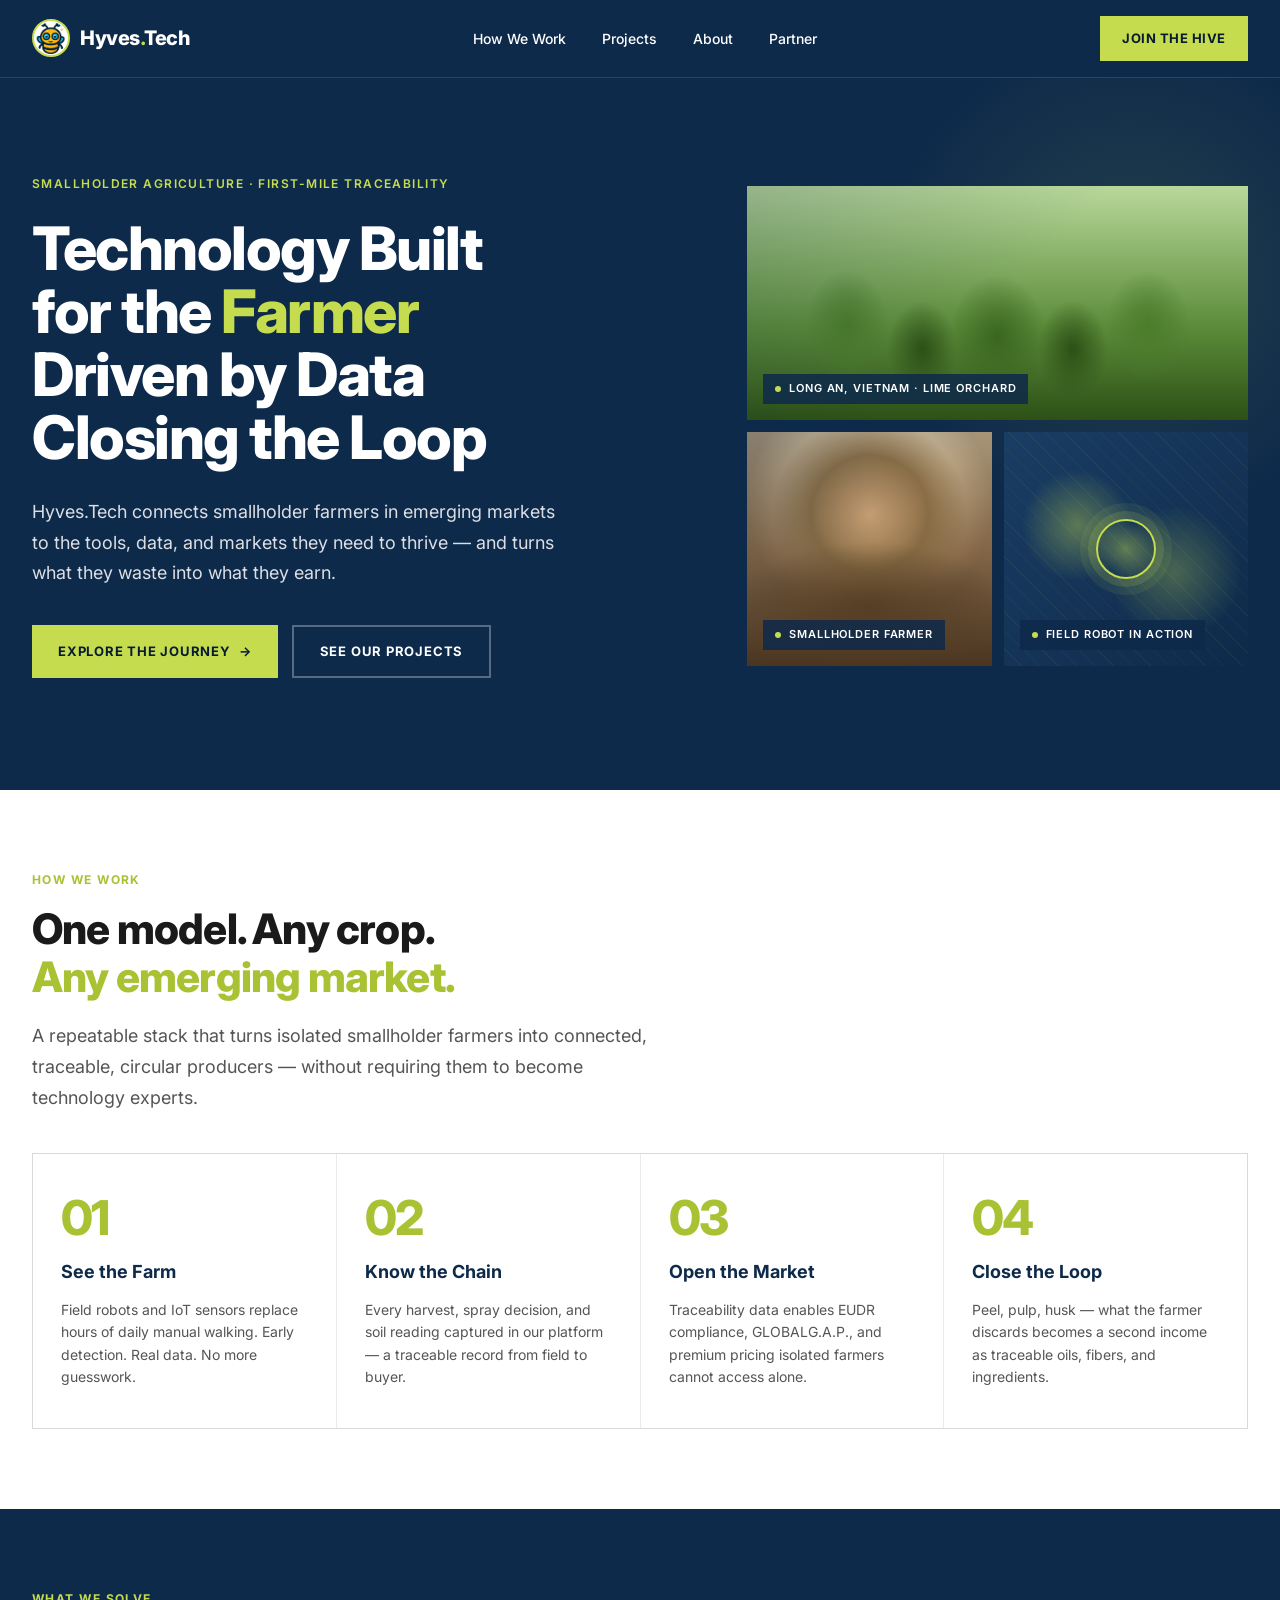
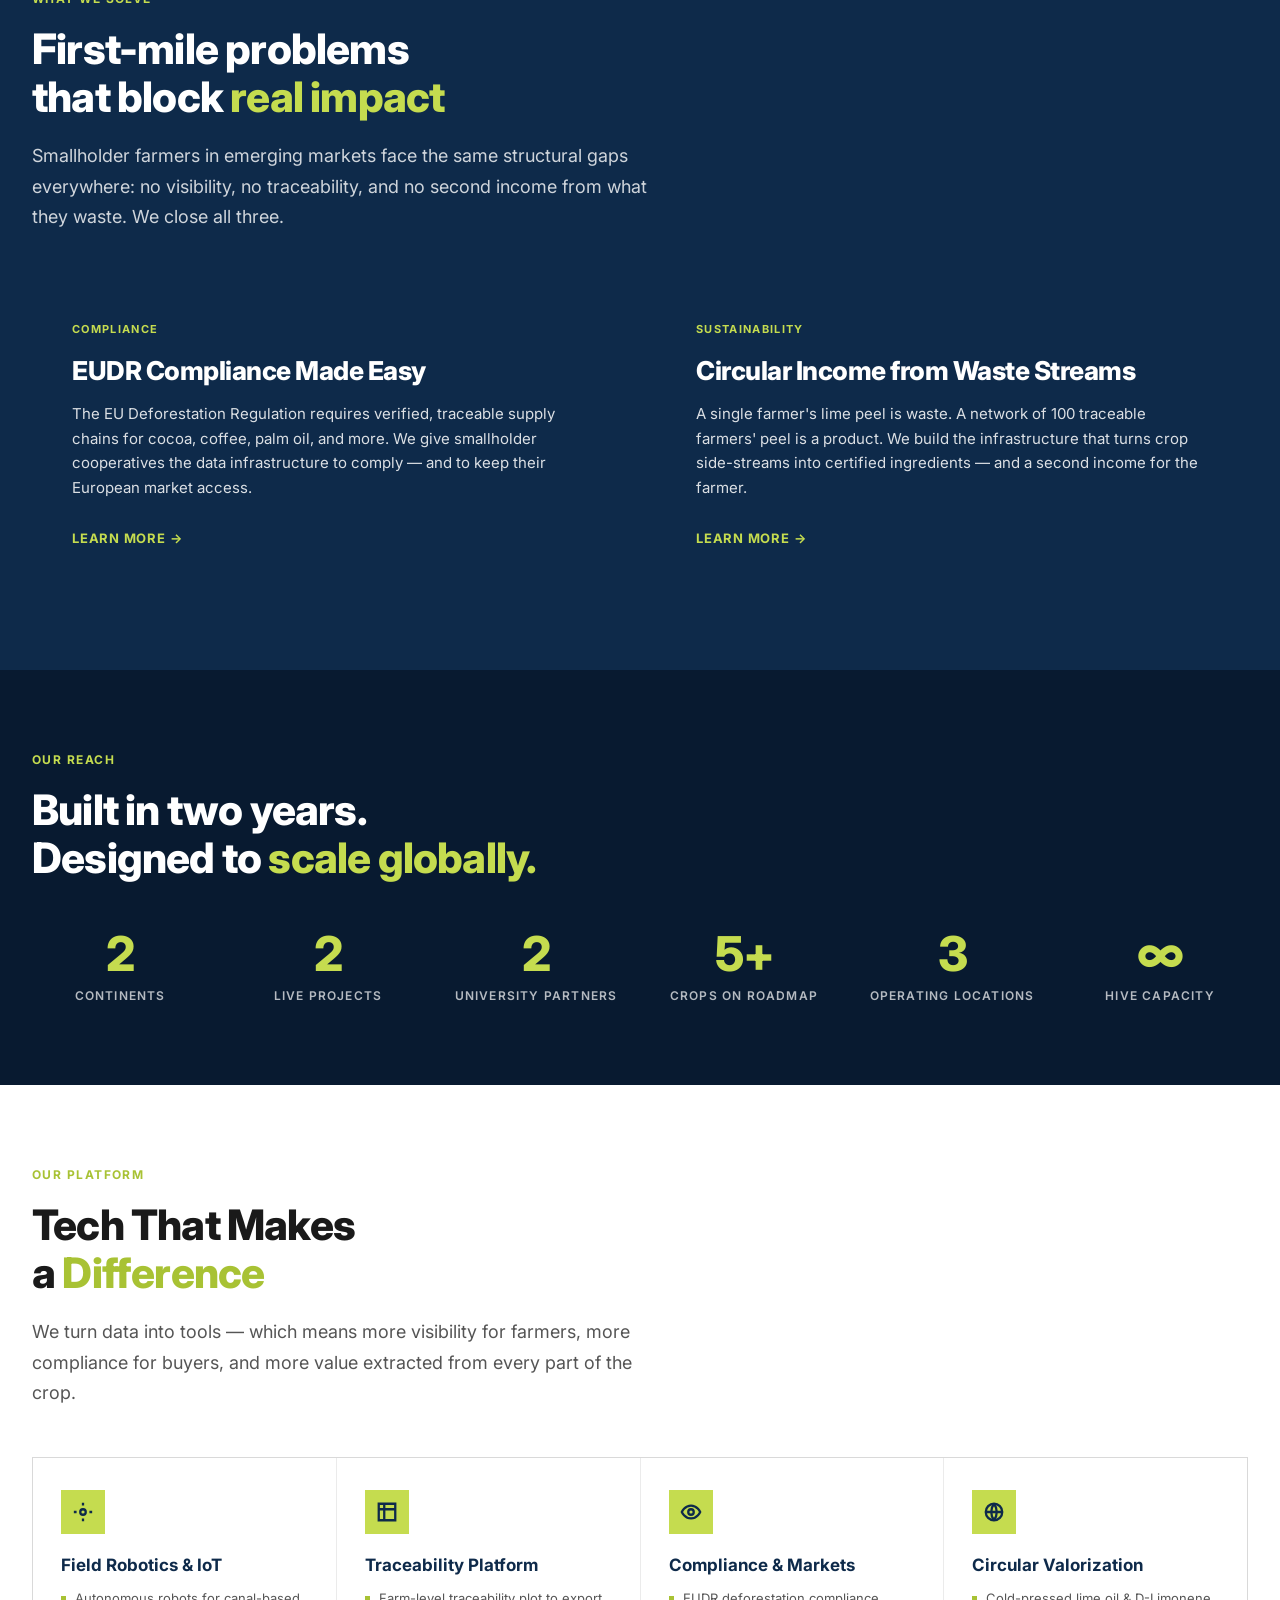
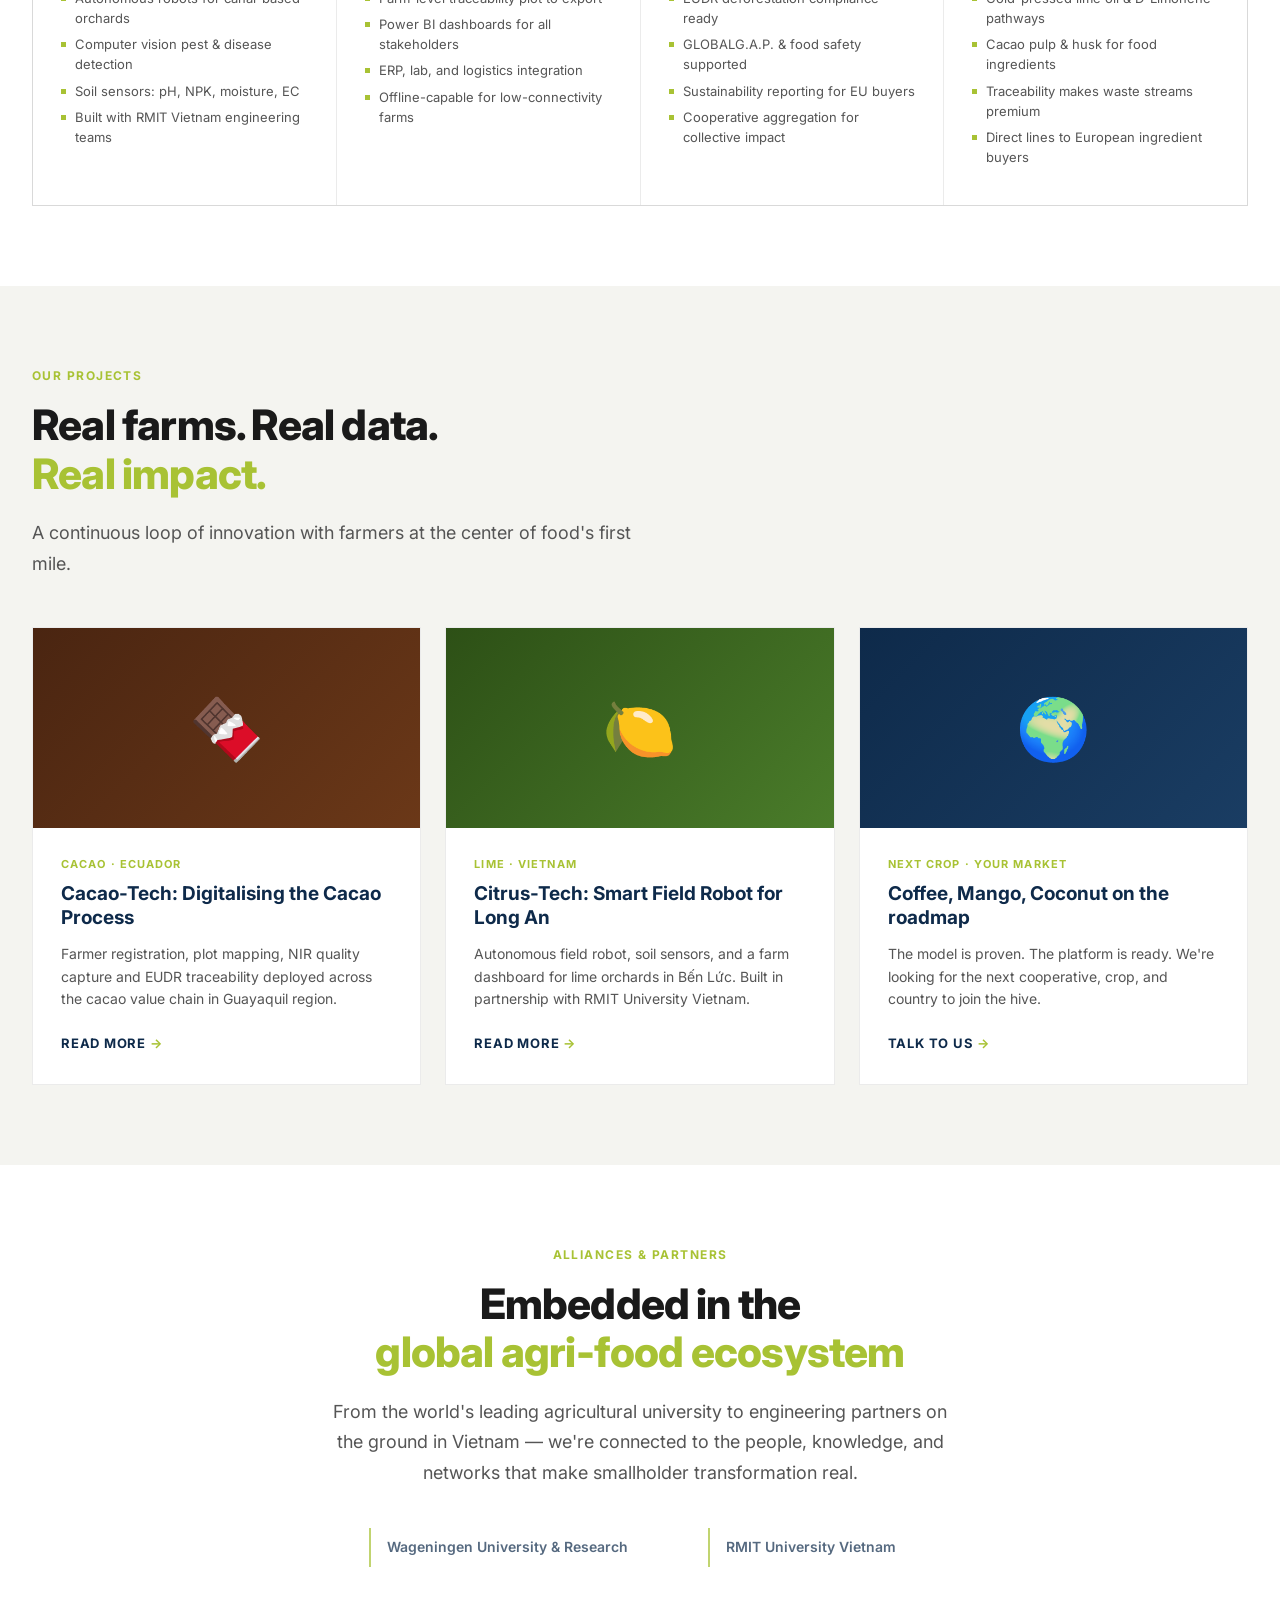
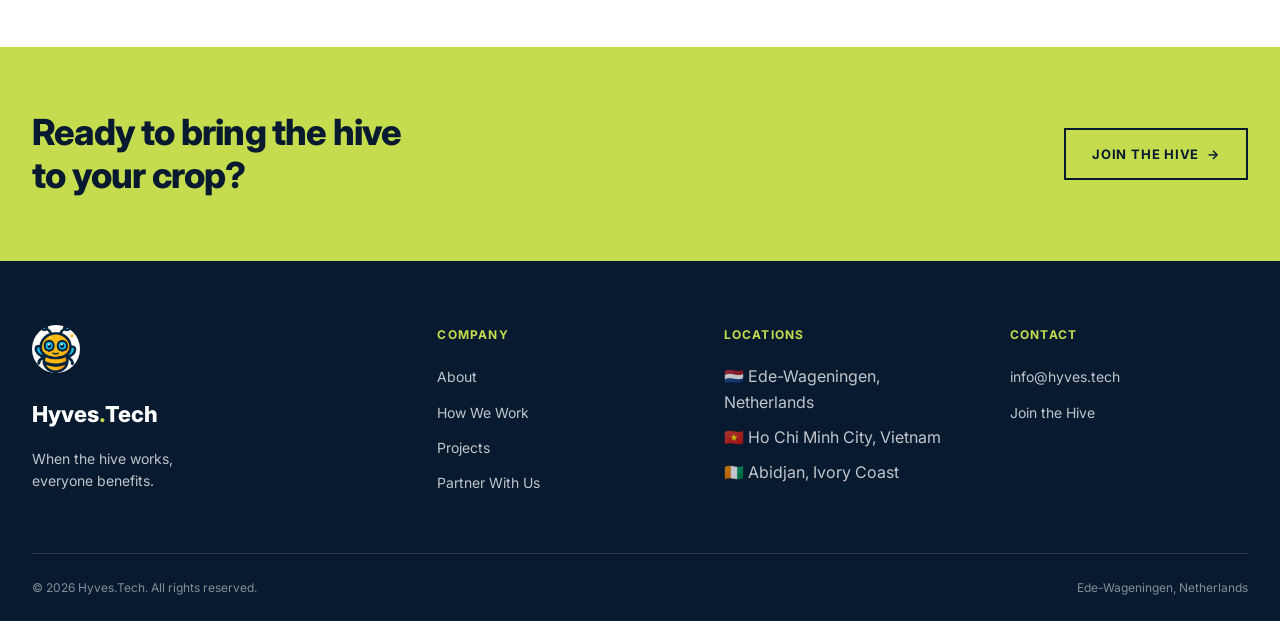
==== index.html @ 2c5bb4a2 "Add files via upload" ====
<!DOCTYPE html>
<html lang="en">
<head>
  <meta charset="UTF-8">
  <meta name="viewport" content="width=device-width, initial-scale=1.0">
  <title>Hyves.Tech — Software That Works for the Farmer</title>
  <meta name="description" content="Hyves.Tech connects smallholder farmers in emerging markets to the tools, data, and markets they need to thrive — and turns what they waste into what they earn.">
  <link rel="stylesheet" href="style.css">
  <link rel="icon" href="logo.jpg">
</head>
<body>

<!-- NAV -->
<nav class="nav">
  <div class="nav-inner">
    <a href="index.html" class="nav-logo">
      <img src="logo.jpg" alt="Hyves.Tech bee logo">
      <span class="nav-logo-text">Hyves<span class="dot">.</span>Tech</span>
    </a>
    <ul class="nav-links">
      <li><a href="how-we-work.html">How We Work</a></li>
      <li><a href="projects.html">Projects</a></li>
      <li><a href="about.html">About</a></li>
      <li><a href="partner.html">Partner</a></li>
    </ul>
    <a href="partner.html" class="nav-cta">Join the Hive</a>
  </div>
</nav>

<!-- HERO -->
<section class="hero">
  <div class="hero-inner">
    <div>
      <div class="hero-eyebrow">Smallholder agriculture · First-mile traceability</div>
      <h1>Technology Built<br>for the <span class="accent">Farmer</span><br>Driven by Data<br>Closing the Loop</h1>
      <p>Hyves.Tech connects smallholder farmers in emerging markets to the tools, data, and markets they need to thrive — and turns what they waste into what they earn.</p>
      <div class="hero-actions">
        <a href="how-we-work.html" class="btn btn-primary btn-arrow">Explore the Journey</a>
        <a href="projects.html" class="btn btn-outline-light">See Our Projects</a>
      </div>
    </div>
    <div class="hero-visual">
      <!-- Replace these div backgrounds with real photos by adding inline style="background-image: url('photo-orchard.jpg');" -->
      <div class="hero-photo hero-photo-1 photo-orchard">
        <span class="hero-photo-tag"><span class="lime-dot"></span>Long An, Vietnam · Lime orchard</span>
      </div>
      <div class="hero-photo hero-photo-2 photo-farmer">
        <span class="hero-photo-tag"><span class="lime-dot"></span>Smallholder farmer</span>
      </div>
      <div class="hero-photo hero-photo-3 photo-tech">
        <span class="hero-photo-tag"><span class="lime-dot"></span>Field robot in action</span>
      </div>
    </div>
  </div>
</section>



<!-- JOURNEY -->
<section>
  <div class="section-inner">
    <span class="eyebrow">How We Work</span>
    <h2 class="section-title">One model. Any crop.<br><span class="accent">Any emerging market.</span></h2>
    <p class="section-lead">A repeatable stack that turns isolated smallholder farmers into connected, traceable, circular producers — without requiring them to become technology experts.</p>

    <div class="journey-grid">
      <div class="journey-cell">
        <div class="journey-num">01</div>
        <div class="journey-title">See the Farm</div>
        <div class="journey-body">Field robots and IoT sensors replace hours of daily manual walking. Early detection. Real data. No more guesswork.</div>
      </div>
      <div class="journey-cell">
        <div class="journey-num">02</div>
        <div class="journey-title">Know the Chain</div>
        <div class="journey-body">Every harvest, spray decision, and soil reading captured in our platform — a traceable record from field to buyer.</div>
      </div>
      <div class="journey-cell">
        <div class="journey-num">03</div>
        <div class="journey-title">Open the Market</div>
        <div class="journey-body">Traceability data enables EUDR compliance, GLOBALG.A.P., and premium pricing isolated farmers cannot access alone.</div>
      </div>
      <div class="journey-cell">
        <div class="journey-num">04</div>
        <div class="journey-title">Close the Loop</div>
        <div class="journey-body">Peel, pulp, husk — what the farmer discards becomes a second income as traceable oils, fibers, and ingredients.</div>
      </div>
    </div>
  </div>
</section>

<!-- USE-CASES -->
<section class="dark">
  <div class="section-inner">
    <span class="eyebrow light">What We Solve</span>
    <h2 class="section-title">First-mile problems<br>that block <span class="accent">real impact</span></h2>
    <p class="section-lead">Smallholder farmers in emerging markets face the same structural gaps everywhere: no visibility, no traceability, and no second income from what they waste. We close all three.</p>

    <div class="usecase-grid">
      <div class="usecase-card">
        <div class="usecase-tag">Compliance</div>
        <h3 class="usecase-title">EUDR Compliance Made Easy</h3>
        <p class="usecase-body">The EU Deforestation Regulation requires verified, traceable supply chains for cocoa, coffee, palm oil, and more. We give smallholder cooperatives the data infrastructure to comply — and to keep their European market access.</p>
        <a href="how-we-work.html" class="usecase-link">Learn More →</a>
      </div>
      <div class="usecase-card">
        <div class="usecase-tag">Sustainability</div>
        <h3 class="usecase-title">Circular Income from Waste Streams</h3>
        <p class="usecase-body">A single farmer's lime peel is waste. A network of 100 traceable farmers' peel is a product. We build the infrastructure that turns crop side-streams into certified ingredients — and a second income for the farmer.</p>
        <a href="how-we-work.html" class="usecase-link">Learn More →</a>
      </div>
    </div>
  </div>
</section>

<!-- REACH / STATS -->
<section class="reach-section">
  <div class="section-inner">
    <span class="eyebrow light">Our Reach</span>
    <h2 class="section-title" style="color:#fff;">Built in two years.<br>Designed to <span style="color:var(--lime);">scale globally.</span></h2>

    <div class="reach-grid">
      <div class="reach-cell">
        <div class="reach-num">2</div>
        <div class="reach-label">Continents</div>
      </div>
      <div class="reach-cell">
        <div class="reach-num">2</div>
        <div class="reach-label">Live Projects</div>
      </div>
      <div class="reach-cell">
        <div class="reach-num">2</div>
        <div class="reach-label">University Partners</div>
      </div>
      <div class="reach-cell">
        <div class="reach-num">5+</div>
        <div class="reach-label">Crops on Roadmap</div>
      </div>
      <div class="reach-cell">
        <div class="reach-num">3</div>
        <div class="reach-label">Operating Locations</div>
      </div>
      <div class="reach-cell">
        <div class="reach-num">∞</div>
        <div class="reach-label">Hive Capacity</div>
      </div>
    </div>
  </div>
</section>

<!-- TECH GRID -->
<section>
  <div class="section-inner">
    <span class="eyebrow">Our Platform</span>
    <h2 class="section-title">Tech That Makes<br>a <span class="accent">Difference</span></h2>
    <p class="section-lead">We turn data into tools — which means more visibility for farmers, more compliance for buyers, and more value extracted from every part of the crop.</p>

    <div class="tech-grid">
      <div class="tech-cell">
        <div class="tech-icon"><svg viewBox="0 0 24 24" fill="none" stroke="#0E2A4A" stroke-width="2.5"><circle cx="12" cy="12" r="3"/><path d="M12 2v3M12 19v3M2 12h3M19 12h3"/></svg></div>
        <h3 class="tech-title">Field Robotics &amp; IoT</h3>
        <ul class="tech-list">
          <li>Autonomous robots for canal-based orchards</li>
          <li>Computer vision pest &amp; disease detection</li>
          <li>Soil sensors: pH, NPK, moisture, EC</li>
          <li>Built with RMIT Vietnam engineering teams</li>
        </ul>
      </div>
      <div class="tech-cell">
        <div class="tech-icon"><svg viewBox="0 0 24 24" fill="none" stroke="#0E2A4A" stroke-width="2.5"><path d="M3 3h18v18H3z"/><path d="M3 9h18M9 3v18"/></svg></div>
        <h3 class="tech-title">Traceability Platform</h3>
        <ul class="tech-list">
          <li>Farm-level traceability plot to export</li>
          <li>Power BI dashboards for all stakeholders</li>
          <li>ERP, lab, and logistics integration</li>
          <li>Offline-capable for low-connectivity farms</li>
        </ul>
      </div>
      <div class="tech-cell">
        <div class="tech-icon"><svg viewBox="0 0 24 24" fill="none" stroke="#0E2A4A" stroke-width="2.5"><path d="M2 12s3-7 10-7 10 7 10 7-3 7-10 7S2 12 2 12z"/><circle cx="12" cy="12" r="3"/></svg></div>
        <h3 class="tech-title">Compliance &amp; Markets</h3>
        <ul class="tech-list">
          <li>EUDR deforestation compliance ready</li>
          <li>GLOBALG.A.P. &amp; food safety supported</li>
          <li>Sustainability reporting for EU buyers</li>
          <li>Cooperative aggregation for collective impact</li>
        </ul>
      </div>
      <div class="tech-cell">
        <div class="tech-icon"><svg viewBox="0 0 24 24" fill="none" stroke="#0E2A4A" stroke-width="2.5"><path d="M21 12a9 9 0 11-18 0 9 9 0 0118 0z"/><path d="M3 12h18M12 3a15 15 0 010 18M12 3a15 15 0 000 18"/></svg></div>
        <h3 class="tech-title">Circular Valorization</h3>
        <ul class="tech-list">
          <li>Cold-pressed lime oil &amp; D-Limonene pathways</li>
          <li>Cacao pulp &amp; husk for food ingredients</li>
          <li>Traceability makes waste streams premium</li>
          <li>Direct lines to European ingredient buyers</li>
        </ul>
      </div>
    </div>
  </div>
</section>

<!-- CASE STUDIES -->
<section style="background: var(--gray-bg);">
  <div class="section-inner">
    <span class="eyebrow">Our Projects</span>
    <h2 class="section-title">Real farms. Real data.<br><span class="accent">Real impact.</span></h2>
    <p class="section-lead">A continuous loop of innovation with farmers at the center of food's first mile.</p>

    <div class="cases-grid">
      <div class="case-card">
        <div class="case-image cacao">🍫</div>
        <div class="case-body">
          <div class="case-eyebrow">Cacao · Ecuador</div>
          <h3 class="case-title">Cacao-Tech: Digitalising the Cacao Process</h3>
          <p class="case-desc">Farmer registration, plot mapping, NIR quality capture and EUDR traceability deployed across the cacao value chain in Guayaquil region.</p>
          <a href="projects.html" class="case-link">Read more</a>
        </div>
      </div>
      <div class="case-card">
        <div class="case-image lime">🍋</div>
        <div class="case-body">
          <div class="case-eyebrow">Lime · Vietnam</div>
          <h3 class="case-title">Citrus-Tech: Smart Field Robot for Long An</h3>
          <p class="case-desc">Autonomous field robot, soil sensors, and a farm dashboard for lime orchards in Bến Lức. Built in partnership with RMIT University Vietnam.</p>
          <a href="projects.html" class="case-link">Read more</a>
        </div>
      </div>
      <div class="case-card">
        <div class="case-image">🌍</div>
        <div class="case-body">
          <div class="case-eyebrow">Next crop · Your market</div>
          <h3 class="case-title">Coffee, Mango, Coconut on the roadmap</h3>
          <p class="case-desc">The model is proven. The platform is ready. We're looking for the next cooperative, crop, and country to join the hive.</p>
          <a href="partner.html" class="case-link">Talk to us</a>
        </div>
      </div>
    </div>
  </div>
</section>

<!-- ALLIANCES -->
<section>
  <div class="section-inner" style="text-align:center;">
    <span class="eyebrow">Alliances &amp; Partners</span>
    <h2 class="section-title">Embedded in the<br><span class="accent">global agri-food ecosystem</span></h2>
    <p class="section-lead" style="margin-left:auto;margin-right:auto;">From the world's leading agricultural university to engineering partners on the ground in Vietnam — we're connected to the people, knowledge, and networks that make smallholder transformation real.</p>

    <div class="alliances-row">
      <div class="alliance-item">Wageningen University &amp; Research</div>
      <div class="alliance-item">RMIT University Vietnam</div>
    </div>
  </div>
</section>

<!-- CTA BANNER -->
<section class="cta-banner">
  <div class="cta-inner">
    <div class="cta-text">
      <h2>Ready to bring the hive<br>to your crop?</h2>
    </div>
    <a href="partner.html" class="btn btn-outline-dark btn-arrow">Join the Hive</a>
  </div>
</section>

<!-- FOOTER -->
<footer class="site-footer">
  <div class="footer-inner">
    <div class="footer-grid">
      <div class="footer-brand">
        <img src="logo.jpg" alt="Hyves.Tech" style="border-radius:50%; width:48px; height:48px; object-fit:cover;">
        <div class="footer-brand-name">Hyves<span style="color:var(--lime);">.</span>Tech</div>
        <p class="footer-tagline">When the hive works,<br>everyone benefits.</p>
      </div>
      <div class="footer-col">
        <h4>Company</h4>
        <ul>
          <li><a href="about.html">About</a></li>
          <li><a href="how-we-work.html">How We Work</a></li>
          <li><a href="projects.html">Projects</a></li>
          <li><a href="partner.html">Partner With Us</a></li>
        </ul>
      </div>
      <div class="footer-col">
        <h4>Locations</h4>
        <ul>
          <li>🇳🇱 Ede-Wageningen, Netherlands</li>
          <li>🇻🇳 Ho Chi Minh City, Vietnam</li>
          <li>🇨🇮 Abidjan, Ivory Coast</li>
        </ul>
      </div>
      <div class="footer-col">
        <h4>Contact</h4>
        <ul>
          <li><a href="mailto:info@hyves.tech">info@hyves.tech</a></li>
          <li><a href="partner.html">Join the Hive</a></li>
        </ul>
      </div>
    </div>
    <div class="footer-bottom">
      <span>© 2026 Hyves.Tech. All rights reserved.</span>
      <span>Ede-Wageningen, Netherlands</span>
    </div>
  </div>
</footer>

</body>
</html>
---- style.css ----
/* ============================================
   HYVES.TECH — Farmforce-style design
   ============================================ */

@import url('https://fonts.googleapis.com/css2?family=Inter:wght@300;400;500;600;700;800&display=swap');

:root {
  --navy:        #0E2A4A;
  --navy-deep:   #081A30;
  --navy-mid:    #1A3D63;
  --lime:        #C5DC4F;
  --lime-bright: #D8E96A;
  --lime-deep:   #A8C234;
  --cream:       #F5F2E8;
  --gray-bg:     #F4F4F0;
  --ink:         #1A1A1A;
  --ink-mid:     #555555;
  --ink-light:   #888888;
  --border:      rgba(255,255,255,0.12);
  --border-dark: rgba(0,0,0,0.08);
}

*, *::before, *::after { box-sizing: border-box; margin: 0; padding: 0; }
html { scroll-behavior: smooth; }
body {
  font-family: 'Inter', sans-serif;
  background: #fff;
  color: var(--ink);
  font-size: 16px;
  line-height: 1.6;
  -webkit-font-smoothing: antialiased;
}

a { text-decoration: none; color: inherit; }

/* ---- TOP BAR ---- */
.topbar {
  background: var(--navy-deep);
  color: #fff;
  font-size: 12px;
  padding: 8px 0;
  text-align: center;
}
.topbar a { color: var(--lime); font-weight: 500; }

/* ---- NAV ---- */
.nav {
  background: var(--navy);
  color: #fff;
  position: sticky; top: 0; z-index: 100;
  border-bottom: 1px solid var(--border);
}
.nav-inner {
  max-width: 1280px; margin: 0 auto;
  display: flex; align-items: center; justify-content: space-between;
  padding: 1rem 2rem;
}
.nav-logo { display: flex; align-items: center; gap: 10px; }
.nav-logo img {
  height: 38px; width: 38px; object-fit: cover;
  border-radius: 50%;
  border: 2px solid var(--lime);
  background: #fff;
  padding: 1px;
}
.nav-logo-text {
  font-size: 20px; font-weight: 800;
  letter-spacing: -0.5px; color: #fff;
  font-family: 'Inter', sans-serif;
}
.nav-logo-text .dot { color: var(--lime); }
.nav-links { display: flex; gap: 2.25rem; list-style: none; }
.nav-links a {
  font-size: 14px; color: #fff; font-weight: 500;
  transition: color 0.15s;
}
.nav-links a:hover, .nav-links a.active { color: var(--lime); }
.nav-cta {
  font-size: 13px; font-weight: 700; text-transform: uppercase;
  letter-spacing: 0.04em; padding: 12px 22px;
  background: var(--lime); color: var(--navy-deep);
  border: none; cursor: pointer;
  transition: background 0.15s;
}
.nav-cta:hover { background: var(--lime-bright); }

/* ---- HERO ---- */
.hero {
  background: var(--navy);
  color: #fff;
  padding: 6rem 2rem 7rem;
  position: relative;
  overflow: hidden;
}
.hero::before {
  content: '';
  position: absolute; right: -100px; top: -50px;
  width: 500px; height: 500px;
  background: radial-gradient(circle, rgba(197,220,79,0.12) 0%, transparent 70%);
  pointer-events: none;
}
.hero-inner {
  max-width: 1280px; margin: 0 auto;
  display: grid; grid-template-columns: 1.3fr 1fr;
  gap: 4rem; align-items: center; position: relative;
}
.hero-eyebrow {
  font-size: 12px; font-weight: 600; text-transform: uppercase;
  letter-spacing: 0.12em; color: var(--lime);
  margin-bottom: 1.5rem;
}
.hero h1 {
  font-size: clamp(36px, 5.5vw, 60px);
  font-weight: 800; line-height: 1.05;
  letter-spacing: -1.5px; margin-bottom: 1.75rem;
}
.hero h1 .accent { color: var(--lime); }
.hero p {
  font-size: 18px; line-height: 1.7;
  color: rgba(255,255,255,0.85);
  margin-bottom: 2.25rem;
  max-width: 540px;
}
.hero-actions { display: flex; gap: 14px; flex-wrap: wrap; }

.hero-visual {
  position: relative;
  display: grid;
  grid-template-columns: 1fr 1fr;
  grid-template-rows: 1fr 1fr;
  gap: 12px;
  height: 480px;
}
.hero-photo {
  background: var(--navy-mid);
  background-size: cover;
  background-position: center;
  position: relative;
  overflow: hidden;
}
.hero-photo::after {
  content: '';
  position: absolute; inset: 0;
  background: linear-gradient(135deg, rgba(14,42,74,0.2) 0%, rgba(14,42,74,0) 50%);
}
.hero-photo-tag {
  position: absolute;
  bottom: 16px; left: 16px;
  background: rgba(14,42,74,0.85);
  backdrop-filter: blur(6px);
  color: #fff;
  font-size: 11px;
  font-weight: 600;
  text-transform: uppercase;
  letter-spacing: 0.08em;
  padding: 6px 12px;
  z-index: 2;
}
.hero-photo-tag .lime-dot {
  display: inline-block;
  width: 6px; height: 6px;
  background: var(--lime);
  border-radius: 50%;
  margin-right: 8px;
  vertical-align: middle;
}
.hero-photo-1 { grid-column: 1 / 3; grid-row: 1; }
.hero-photo-2 { grid-column: 1; grid-row: 2; }
.hero-photo-3 { grid-column: 2; grid-row: 2; }

/* Stylized SVG illustrations as photo placeholders — swap with real photos */
.photo-orchard {
  background: linear-gradient(180deg, #87B26A 0%, #2D5016 100%);
  background-image:
    radial-gradient(ellipse 60px 80px at 20% 60%, #4A7C2A 0%, transparent 70%),
    radial-gradient(ellipse 70px 90px at 50% 65%, #3A6620 0%, transparent 70%),
    radial-gradient(ellipse 60px 80px at 80% 60%, #4A7C2A 0%, transparent 70%),
    radial-gradient(ellipse 50px 70px at 35% 70%, #2D5016 0%, transparent 70%),
    radial-gradient(ellipse 50px 70px at 65% 70%, #2D5016 0%, transparent 70%),
    linear-gradient(180deg, #B8D89A 0%, #5C8C3A 60%, #2D5016 100%);
}
.photo-farmer {
  background:
    radial-gradient(circle at 50% 35%, #C9A074 0%, #8B6F47 30%, transparent 50%),
    linear-gradient(180deg, #E5D4B1 0%, #A88761 50%, #4A3520 100%);
  background-size: cover;
  position: relative;
}
.photo-farmer::before {
  content: '';
  position: absolute;
  inset: 0;
  background:
    radial-gradient(circle at 50% 30%, transparent 25%, rgba(74,53,32,0.4) 60%),
    radial-gradient(ellipse 80% 40% at 50% 75%, #5A4225 0%, transparent 70%);
}
.photo-tech {
  background:
    linear-gradient(135deg, #1A3D63 0%, #0E2A4A 100%);
  position: relative;
}
.photo-tech::before {
  content: '';
  position: absolute; inset: 0;
  background:
    radial-gradient(circle at 30% 40%, rgba(197,220,79,0.4) 0%, transparent 25%),
    radial-gradient(circle at 70% 60%, rgba(197,220,79,0.3) 0%, transparent 30%),
    repeating-linear-gradient(45deg, transparent 0px, transparent 12px, rgba(197,220,79,0.05) 12px, rgba(197,220,79,0.05) 13px);
}
.photo-tech::after {
  content: '';
  position: absolute;
  top: 50%; left: 50%;
  transform: translate(-50%, -50%);
  width: 60px; height: 60px;
  border: 2px solid var(--lime);
  border-radius: 50%;
  box-shadow: 0 0 0 8px rgba(197,220,79,0.15), 0 0 0 16px rgba(197,220,79,0.08);
  background: radial-gradient(circle, rgba(197,220,79,0.4) 0%, transparent 70%);
}

@media (max-width: 900px) {
  .hero-inner { grid-template-columns: 1fr; }
  .hero-visual { height: 320px; order: -1; }
}

/* ---- BUTTONS ---- */
.btn {
  display: inline-flex; align-items: center; gap: 8px;
  font-family: 'Inter', sans-serif;
  font-size: 13px; font-weight: 700; text-transform: uppercase;
  letter-spacing: 0.06em; padding: 14px 26px;
  cursor: pointer; border: none;
  transition: all 0.15s;
}
.btn-primary { background: var(--lime); color: var(--navy-deep); }
.btn-primary:hover { background: var(--lime-bright); transform: translateY(-1px); }
.btn-outline-light {
  background: transparent; color: #fff;
  border: 2px solid rgba(255,255,255,0.3);
}
.btn-outline-light:hover { border-color: var(--lime); color: var(--lime); }
.btn-outline-dark {
  background: transparent; color: var(--navy-deep);
  border: 2px solid var(--navy-deep);
}
.btn-outline-dark:hover { background: var(--navy-deep); color: #fff; }
.btn-arrow::after { content: '→'; }

/* ---- SECTION BASE ---- */
section { padding: 5rem 2rem; }
.section-inner { max-width: 1280px; margin: 0 auto; }

.eyebrow {
  font-size: 12px; font-weight: 700; text-transform: uppercase;
  letter-spacing: 0.12em; color: var(--lime-deep);
  margin-bottom: 1rem; display: block;
}
.eyebrow.light { color: var(--lime); }

.section-title {
  font-size: clamp(28px, 4vw, 42px);
  font-weight: 800; line-height: 1.15;
  letter-spacing: -0.8px; margin-bottom: 1.25rem;
}
.section-title .accent { color: var(--lime-deep); }
.section-lead {
  font-size: 18px; line-height: 1.7; color: var(--ink-mid);
  max-width: 640px; margin-bottom: 2.5rem;
}

/* ---- DARK SECTIONS ---- */
.dark { background: var(--navy); color: #fff; }
.dark .section-title { color: #fff; }
.dark .section-title .accent { color: var(--lime); }
.dark .section-lead { color: rgba(255,255,255,0.8); }

/* ---- LOGOS ROW ---- */
.logos-strip { background: var(--gray-bg); padding: 2.5rem 2rem; border-bottom: 1px solid var(--border-dark); }
.logos-inner { max-width: 1280px; margin: 0 auto; }
.logos-label {
  font-size: 11px; font-weight: 700; text-transform: uppercase;
  letter-spacing: 0.14em; color: var(--ink-mid); text-align: center; margin-bottom: 1.5rem;
}
.logos-row {
  display: flex; align-items: center; justify-content: center;
  gap: 3rem; flex-wrap: wrap;
}
.logo-item {
  font-size: 15px; font-weight: 600; color: var(--navy);
  opacity: 0.65; transition: opacity 0.15s;
  letter-spacing: -0.2px;
}
.logo-item:hover { opacity: 1; }

/* ---- JOURNEY STEPS ---- */
.journey-grid {
  display: grid; grid-template-columns: repeat(4, 1fr);
  gap: 1px; background: var(--border-dark);
  border: 1px solid var(--border-dark);
}
.journey-cell {
  background: #fff; padding: 2.5rem 1.75rem;
  position: relative;
}
.journey-num {
  font-size: 48px; font-weight: 800; color: var(--lime-deep);
  line-height: 1; margin-bottom: 1rem;
  letter-spacing: -2px;
}
.journey-title {
  font-size: 18px; font-weight: 700; margin-bottom: 0.75rem;
  color: var(--navy);
}
.journey-body {
  font-size: 14px; line-height: 1.6; color: var(--ink-mid);
}
@media (max-width: 900px) {
  .journey-grid { grid-template-columns: 1fr 1fr; }
}
@media (max-width: 500px) {
  .journey-grid { grid-template-columns: 1fr; }
}

/* ---- USE-CASE BLOCKS ---- */
.usecase-grid {
  display: grid; grid-template-columns: 1fr 1fr;
  gap: 2rem; margin-top: 3rem;
}
.usecase-card {
  background: var(--navy);
  color: #fff;
  padding: 2.5rem;
  position: relative;
  overflow: hidden;
}
.usecase-card.green {
  background: var(--cream); color: var(--navy);
}
.usecase-card.green .usecase-tag { color: var(--lime-deep); }
.usecase-tag {
  font-size: 11px; font-weight: 700; text-transform: uppercase;
  letter-spacing: 0.12em; color: var(--lime); margin-bottom: 1rem;
}
.usecase-title {
  font-size: 26px; font-weight: 800; line-height: 1.2;
  margin-bottom: 1rem; letter-spacing: -0.5px;
}
.usecase-body {
  font-size: 15px; line-height: 1.65; opacity: 0.85;
  margin-bottom: 1.5rem;
}
.usecase-card.green .usecase-body { opacity: 1; color: var(--ink-mid); }
.usecase-link {
  font-size: 13px; font-weight: 700; text-transform: uppercase;
  letter-spacing: 0.06em; color: var(--lime);
}
.usecase-card.green .usecase-link { color: var(--navy); border-bottom: 2px solid var(--lime); padding-bottom: 2px; }
@media (max-width: 700px) { .usecase-grid { grid-template-columns: 1fr; } }

/* ---- STATS / REACH ---- */
.reach-section {
  background: var(--navy-deep); color: #fff;
  padding: 5rem 2rem;
}
.reach-grid {
  display: grid; grid-template-columns: repeat(6, 1fr);
  gap: 2rem; margin-top: 3rem;
}
.reach-cell { text-align: center; }
.reach-num {
  font-size: 48px; font-weight: 800; color: var(--lime);
  line-height: 1; margin-bottom: 0.5rem; letter-spacing: -1.5px;
}
.reach-num small { font-size: 28px; }
.reach-label {
  font-size: 12px; font-weight: 600; text-transform: uppercase;
  letter-spacing: 0.1em; color: rgba(255,255,255,0.7);
}
@media (max-width: 900px) { .reach-grid { grid-template-columns: repeat(3, 1fr); } }
@media (max-width: 500px) { .reach-grid { grid-template-columns: repeat(2, 1fr); } }

/* ---- TECH GRID ---- */
.tech-grid {
  display: grid; grid-template-columns: repeat(4, 1fr);
  gap: 1px; background: var(--border-dark);
  border: 1px solid var(--border-dark); margin-top: 3rem;
}
.tech-cell {
  background: #fff; padding: 2rem 1.75rem;
}
.tech-icon {
  width: 44px; height: 44px;
  background: var(--lime); display: flex; align-items: center; justify-content: center;
  margin-bottom: 1.25rem;
}
.tech-icon svg { width: 22px; height: 22px; }
.tech-title {
  font-size: 17px; font-weight: 700; color: var(--navy);
  margin-bottom: 0.75rem; line-height: 1.3;
}
.tech-list { list-style: none; }
.tech-list li {
  font-size: 13px; color: var(--ink-mid); line-height: 1.55;
  padding-left: 14px; position: relative; margin-bottom: 6px;
}
.tech-list li::before {
  content: ''; position: absolute; left: 0; top: 8px;
  width: 5px; height: 5px; background: var(--lime-deep);
}
@media (max-width: 900px) { .tech-grid { grid-template-columns: 1fr 1fr; } }
@media (max-width: 500px) { .tech-grid { grid-template-columns: 1fr; } }

/* ---- CASE STUDIES ---- */
.cases-grid {
  display: grid; grid-template-columns: repeat(3, 1fr);
  gap: 1.5rem; margin-top: 3rem;
}
.case-card {
  background: #fff;
  border: 1px solid var(--border-dark);
  display: flex; flex-direction: column;
  transition: transform 0.2s, box-shadow 0.2s;
}
.case-card:hover { transform: translateY(-4px); box-shadow: 0 12px 30px rgba(0,0,0,0.08); }
.case-image {
  height: 200px;
  background: linear-gradient(135deg, var(--navy) 0%, var(--navy-mid) 100%);
  display: flex; align-items: center; justify-content: center;
  color: var(--lime); font-size: 60px;
}
.case-image.cacao { background: linear-gradient(135deg, #4A2511 0%, #6B3818 100%); color: #D4A574; }
.case-image.lime { background: linear-gradient(135deg, #2D5016 0%, #4A7C2A 100%); color: var(--lime); }
.case-body { padding: 1.75rem; }
.case-eyebrow {
  font-size: 11px; font-weight: 700; text-transform: uppercase;
  letter-spacing: 0.1em; color: var(--lime-deep); margin-bottom: 0.5rem;
}
.case-title {
  font-size: 19px; font-weight: 700; color: var(--navy);
  margin-bottom: 0.75rem; line-height: 1.3;
}
.case-desc { font-size: 14px; color: var(--ink-mid); line-height: 1.6; margin-bottom: 1.25rem; }
.case-link { font-size: 13px; font-weight: 700; text-transform: uppercase; letter-spacing: 0.06em; color: var(--navy); }
.case-link::after { content: ' →'; color: var(--lime-deep); }
@media (max-width: 900px) { .cases-grid { grid-template-columns: 1fr 1fr; } }
@media (max-width: 600px) { .cases-grid { grid-template-columns: 1fr; } }

/* ---- ALLIANCES ---- */
.alliances-row {
  display: flex; gap: 4rem; flex-wrap: wrap; justify-content: center;
  align-items: center; margin-top: 2.5rem;
}
.alliance-item {
  font-size: 14px; font-weight: 600; color: var(--navy);
  opacity: 0.7; padding: 0.5rem 1rem;
  border-left: 2px solid var(--lime-deep);
}

/* ---- CTA BANNER ---- */
.cta-banner {
  background: var(--lime); color: var(--navy-deep);
  padding: 4rem 2rem;
}
.cta-inner {
  max-width: 1280px; margin: 0 auto;
  display: flex; align-items: center; justify-content: space-between;
  gap: 2rem; flex-wrap: wrap;
}
.cta-text h2 {
  font-size: clamp(24px, 3vw, 36px); font-weight: 800;
  line-height: 1.2; letter-spacing: -0.8px;
}

/* ---- FOOTER ---- */
.site-footer {
  background: var(--navy-deep); color: rgba(255,255,255,0.75);
  padding: 4rem 2rem 1.5rem;
}
.footer-inner { max-width: 1280px; margin: 0 auto; }
.footer-grid {
  display: grid; grid-template-columns: 1.5fr 1fr 1fr 1fr;
  gap: 3rem; margin-bottom: 3rem;
}
.footer-brand img { height: 40px; margin-bottom: 1rem; }
.footer-brand-name { font-size: 22px; font-weight: 800; color: #fff; margin-bottom: 1rem; }
.footer-tagline { font-size: 14px; line-height: 1.6; }
.footer-col h4 {
  font-size: 12px; font-weight: 700; text-transform: uppercase;
  letter-spacing: 0.1em; color: var(--lime); margin-bottom: 1.25rem;
}
.footer-col ul { list-style: none; }
.footer-col li { margin-bottom: 0.6rem; }
.footer-col a {
  font-size: 14px; color: rgba(255,255,255,0.75);
  transition: color 0.15s;
}
.footer-col a:hover { color: var(--lime); }
.footer-bottom {
  padding-top: 1.5rem;
  border-top: 1px solid var(--border);
  display: flex; justify-content: space-between; flex-wrap: wrap;
  gap: 1rem; font-size: 12px; color: rgba(255,255,255,0.5);
}
@media (max-width: 800px) {
  .footer-grid { grid-template-columns: 1fr 1fr; }
}
@media (max-width: 500px) {
  .footer-grid { grid-template-columns: 1fr; }
}

/* ---- MOBILE NAV ---- */
@media (max-width: 900px) {
  .nav-links { display: none; }
}
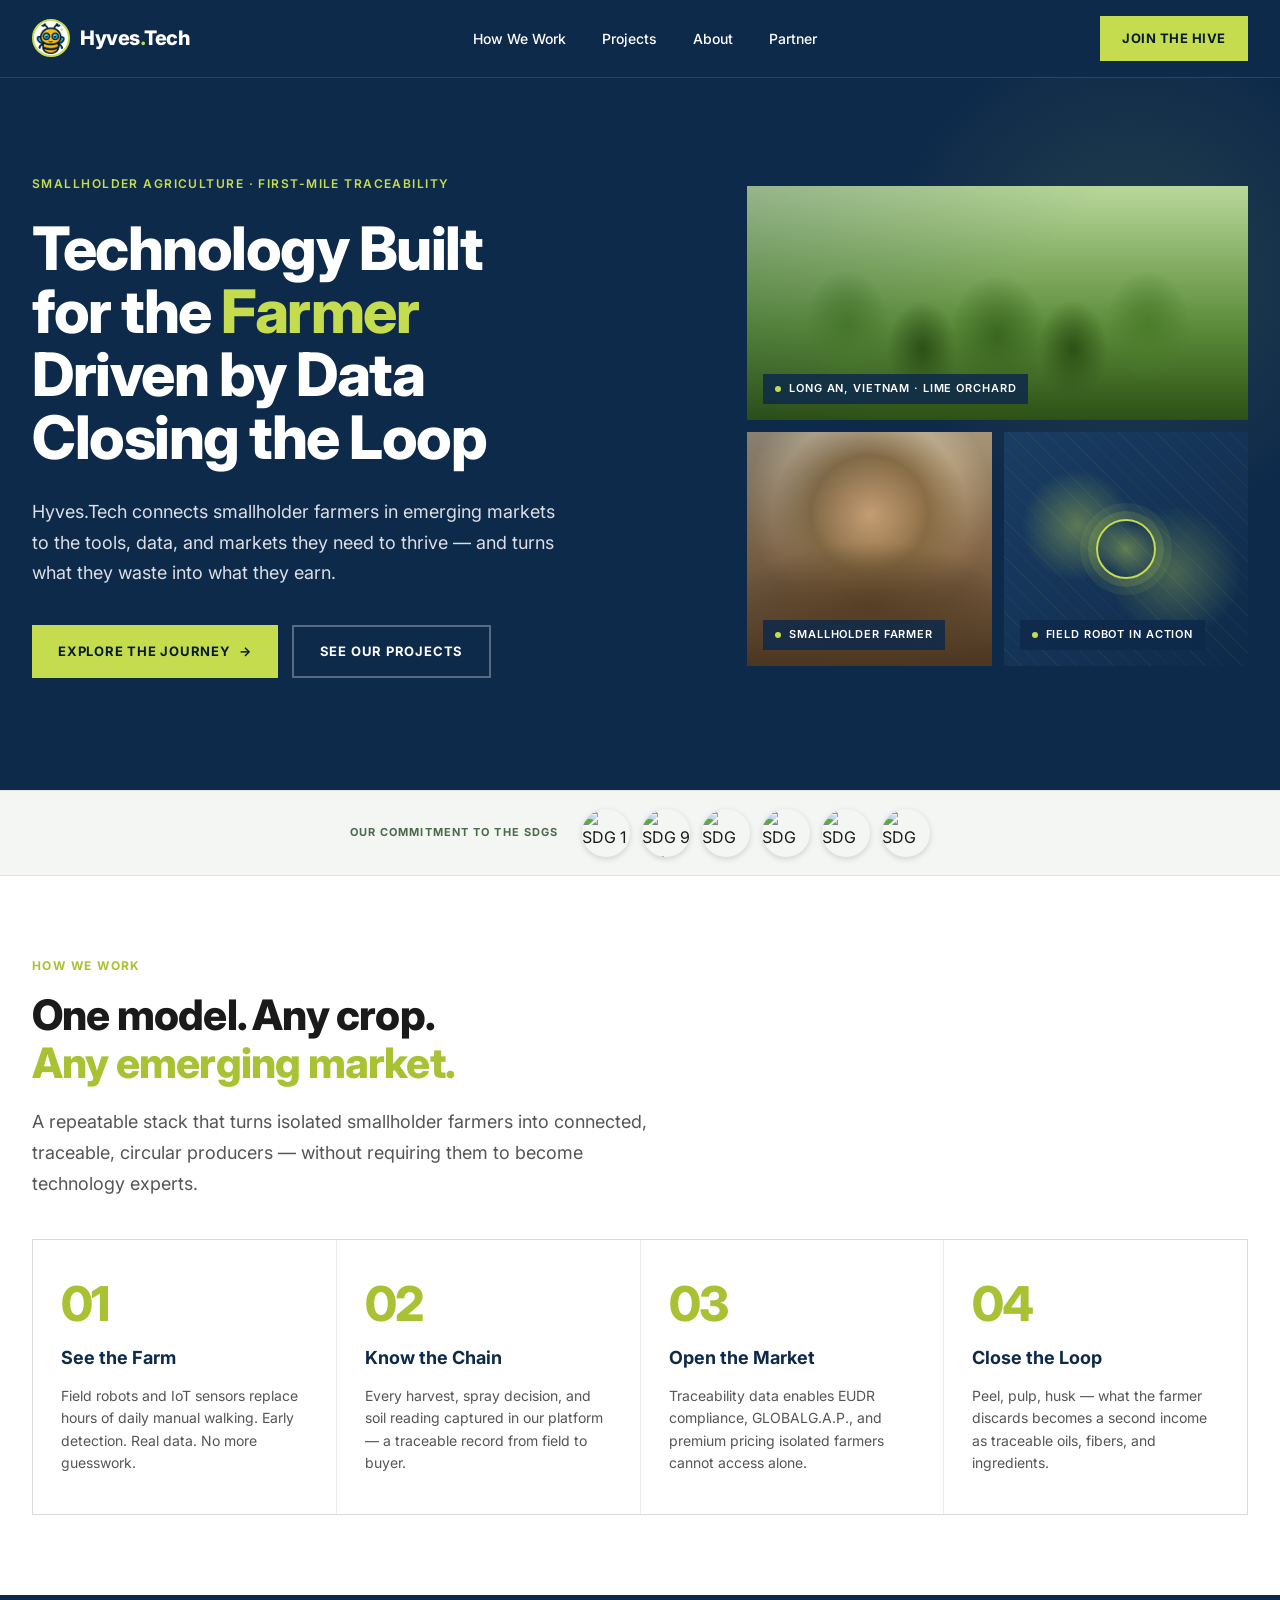
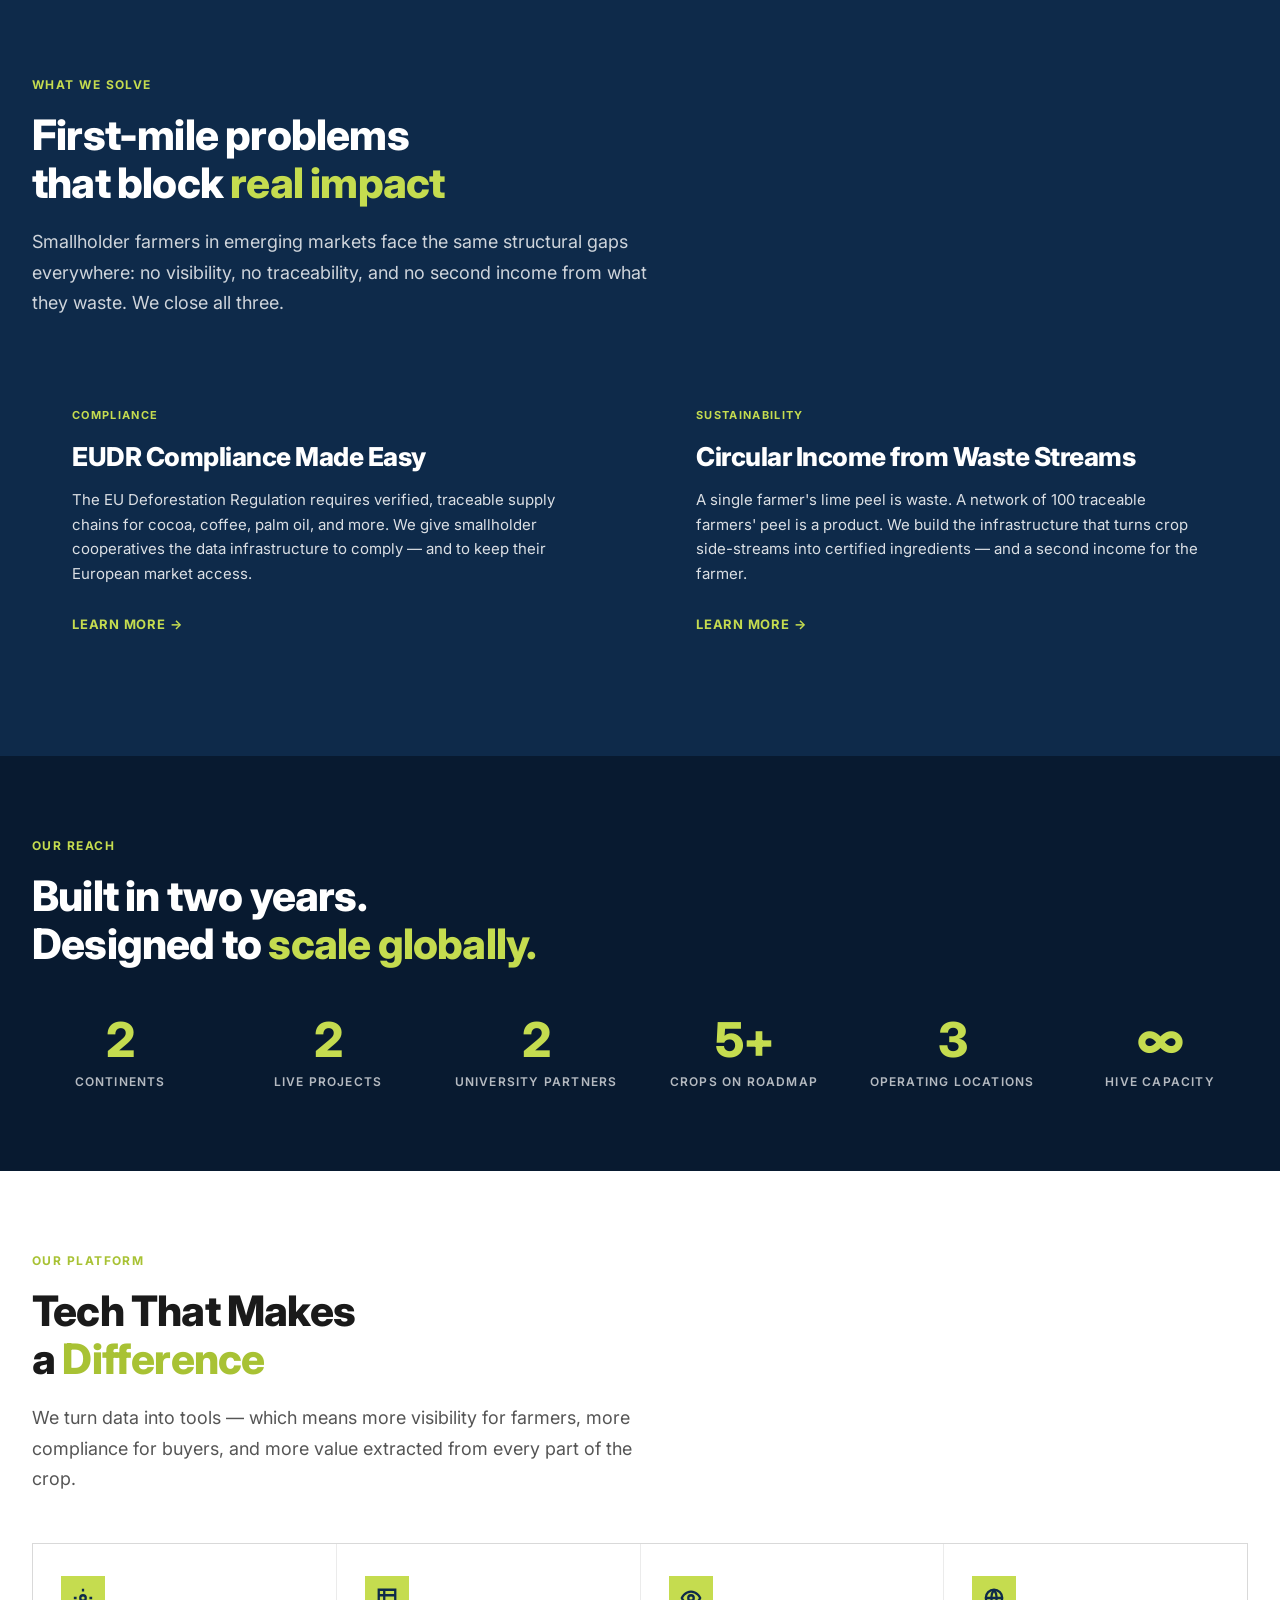
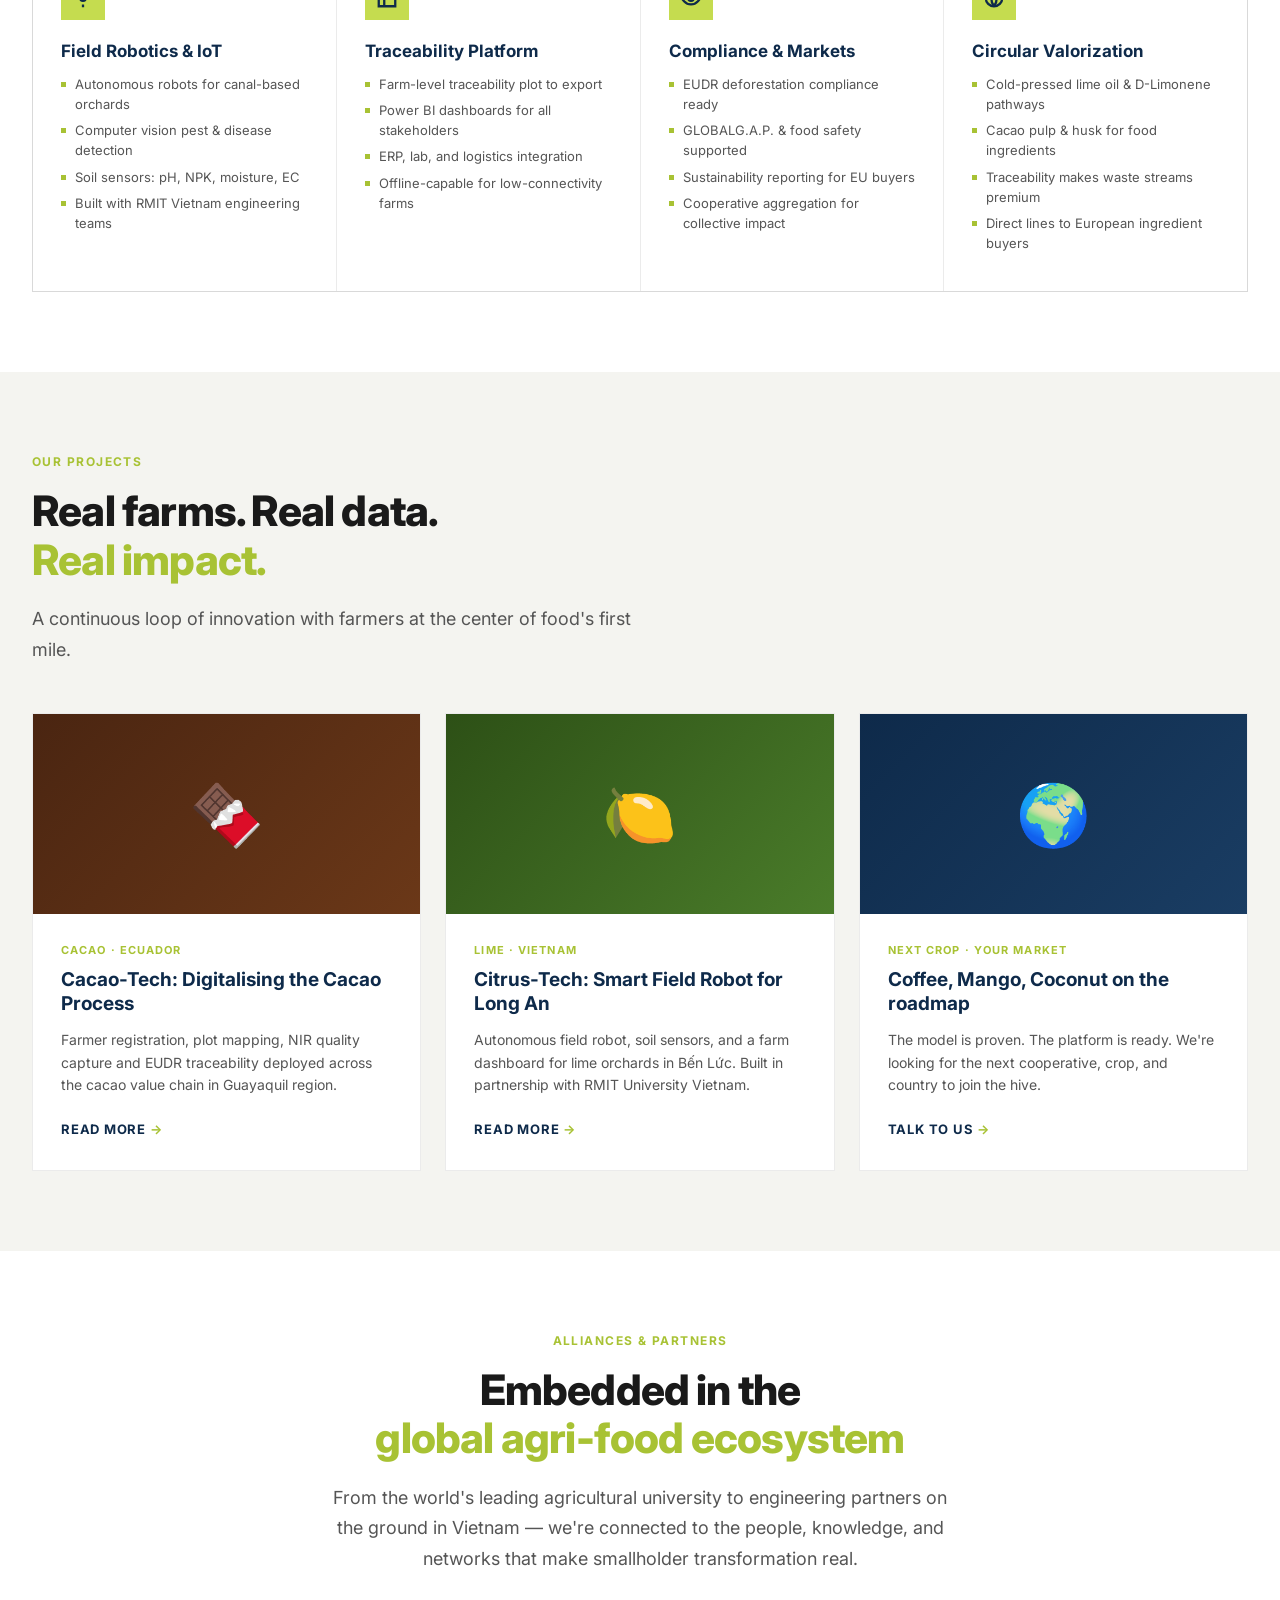
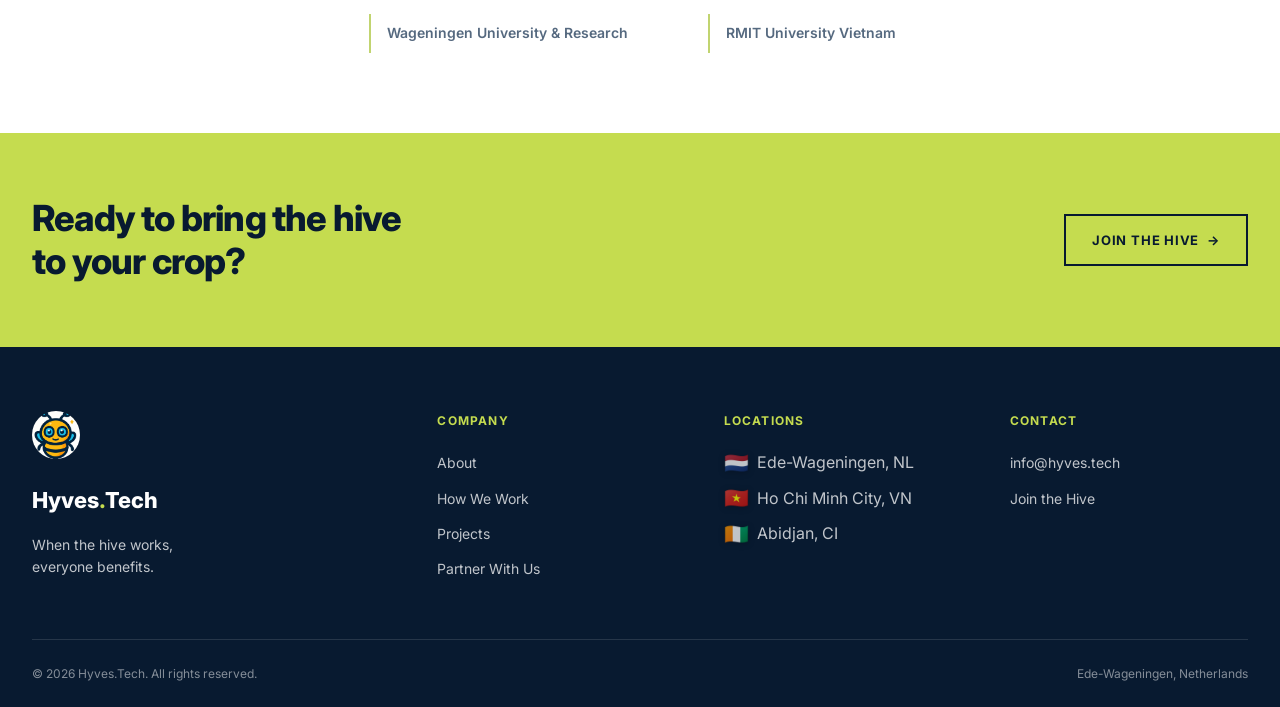
==== commit 93792c54: "Add files via upload" ====
--- a/index.html
+++ b/index.html
@@ -56,6 +56,39 @@
 
 
 
+<!-- SDG STRIP -->
+<div style="background:#f4f6f4; padding:18px 0; border-top:1px solid #e0e4e0; border-bottom:1px solid #e0e4e0;">
+  <div style="max-width:900px; margin:0 auto; padding:0 24px; display:flex; align-items:center; gap:24px; flex-wrap:wrap; justify-content:center;">
+    <span style="font-size:11px; font-weight:700; letter-spacing:0.1em; color:#4a6a4a; text-transform:uppercase; white-space:nowrap;">Our Commitment to the SDGs</span>
+    <div style="display:flex; gap:12px; flex-wrap:wrap; justify-content:center;">
+      <!-- SDG 1 No Poverty -->
+      <img src="https://upload.wikimedia.org/wikipedia/commons/thumb/f/f9/Sustainable_Development_Goal_1.png/240px-Sustainable_Development_Goal_1.png"
+           alt="SDG 1 No Poverty" title="SDG 1 · No Poverty"
+           style="width:48px; height:48px; border-radius:50%; object-fit:cover; box-shadow:0 2px 6px rgba(0,0,0,0.15);">
+      <!-- SDG 9 Industry Innovation -->
+      <img src="https://upload.wikimedia.org/wikipedia/commons/thumb/f/fe/Sustainable_Development_Goal_9.png/240px-Sustainable_Development_Goal_9.png"
+           alt="SDG 9 Industry Innovation" title="SDG 9 · Industry, Innovation & Infrastructure"
+           style="width:48px; height:48px; border-radius:50%; object-fit:cover; box-shadow:0 2px 6px rgba(0,0,0,0.15);">
+      <!-- SDG 10 Reduced Inequalities -->
+      <img src="https://upload.wikimedia.org/wikipedia/commons/thumb/d/d3/Sustainable_Development_Goal_10.png/240px-Sustainable_Development_Goal_10.png"
+           alt="SDG 10 Reduced Inequalities" title="SDG 10 · Reduced Inequalities"
+           style="width:48px; height:48px; border-radius:50%; object-fit:cover; box-shadow:0 2px 6px rgba(0,0,0,0.15);">
+      <!-- SDG 12 Responsible Consumption -->
+      <img src="https://upload.wikimedia.org/wikipedia/commons/thumb/8/8c/Sustainable_Development_Goal_12.png/240px-Sustainable_Development_Goal_12.png"
+           alt="SDG 12 Responsible Consumption" title="SDG 12 · Responsible Consumption & Production"
+           style="width:48px; height:48px; border-radius:50%; object-fit:cover; box-shadow:0 2px 6px rgba(0,0,0,0.15);">
+      <!-- SDG 13 Climate Action -->
+      <img src="https://upload.wikimedia.org/wikipedia/commons/thumb/d/d8/Sustainable_Development_Goal_13.png/240px-Sustainable_Development_Goal_13.png"
+           alt="SDG 13 Climate Action" title="SDG 13 · Climate Action"
+           style="width:48px; height:48px; border-radius:50%; object-fit:cover; box-shadow:0 2px 6px rgba(0,0,0,0.15);">
+      <!-- SDG 17 Partnerships -->
+      <img src="https://upload.wikimedia.org/wikipedia/commons/thumb/c/c2/Sustainable_Development_Goal_17.png/240px-Sustainable_Development_Goal_17.png"
+           alt="SDG 17 Partnerships" title="SDG 17 · Partnerships for the Goals"
+           style="width:48px; height:48px; border-radius:50%; object-fit:cover; box-shadow:0 2px 6px rgba(0,0,0,0.15);">
+    </div>
+  </div>
+</div>
+
 <!-- JOURNEY -->
 <section>
   <div class="section-inner">
@@ -283,9 +316,15 @@
       <div class="footer-col">
         <h4>Locations</h4>
         <ul>
-          <li>🇳🇱 Ede-Wageningen, Netherlands</li>
-          <li>🇻🇳 Ho Chi Minh City, Vietnam</li>
-          <li>🇨🇮 Abidjan, Ivory Coast</li>
+          <li style="display:flex; align-items:center; gap:8px;">
+            <span style="font-size:20px; line-height:1; filter:drop-shadow(0 1px 3px rgba(0,0,0,0.3));">🇳🇱</span> Ede-Wageningen, NL
+          </li>
+          <li style="display:flex; align-items:center; gap:8px;">
+            <span style="font-size:20px; line-height:1; filter:drop-shadow(0 1px 3px rgba(0,0,0,0.3));">🇻🇳</span> Ho Chi Minh City, VN
+          </li>
+          <li style="display:flex; align-items:center; gap:8px;">
+            <span style="font-size:20px; line-height:1; filter:drop-shadow(0 1px 3px rgba(0,0,0,0.3));">🇨🇮</span> Abidjan, CI
+          </li>
         </ul>
       </div>
       <div class="footer-col">
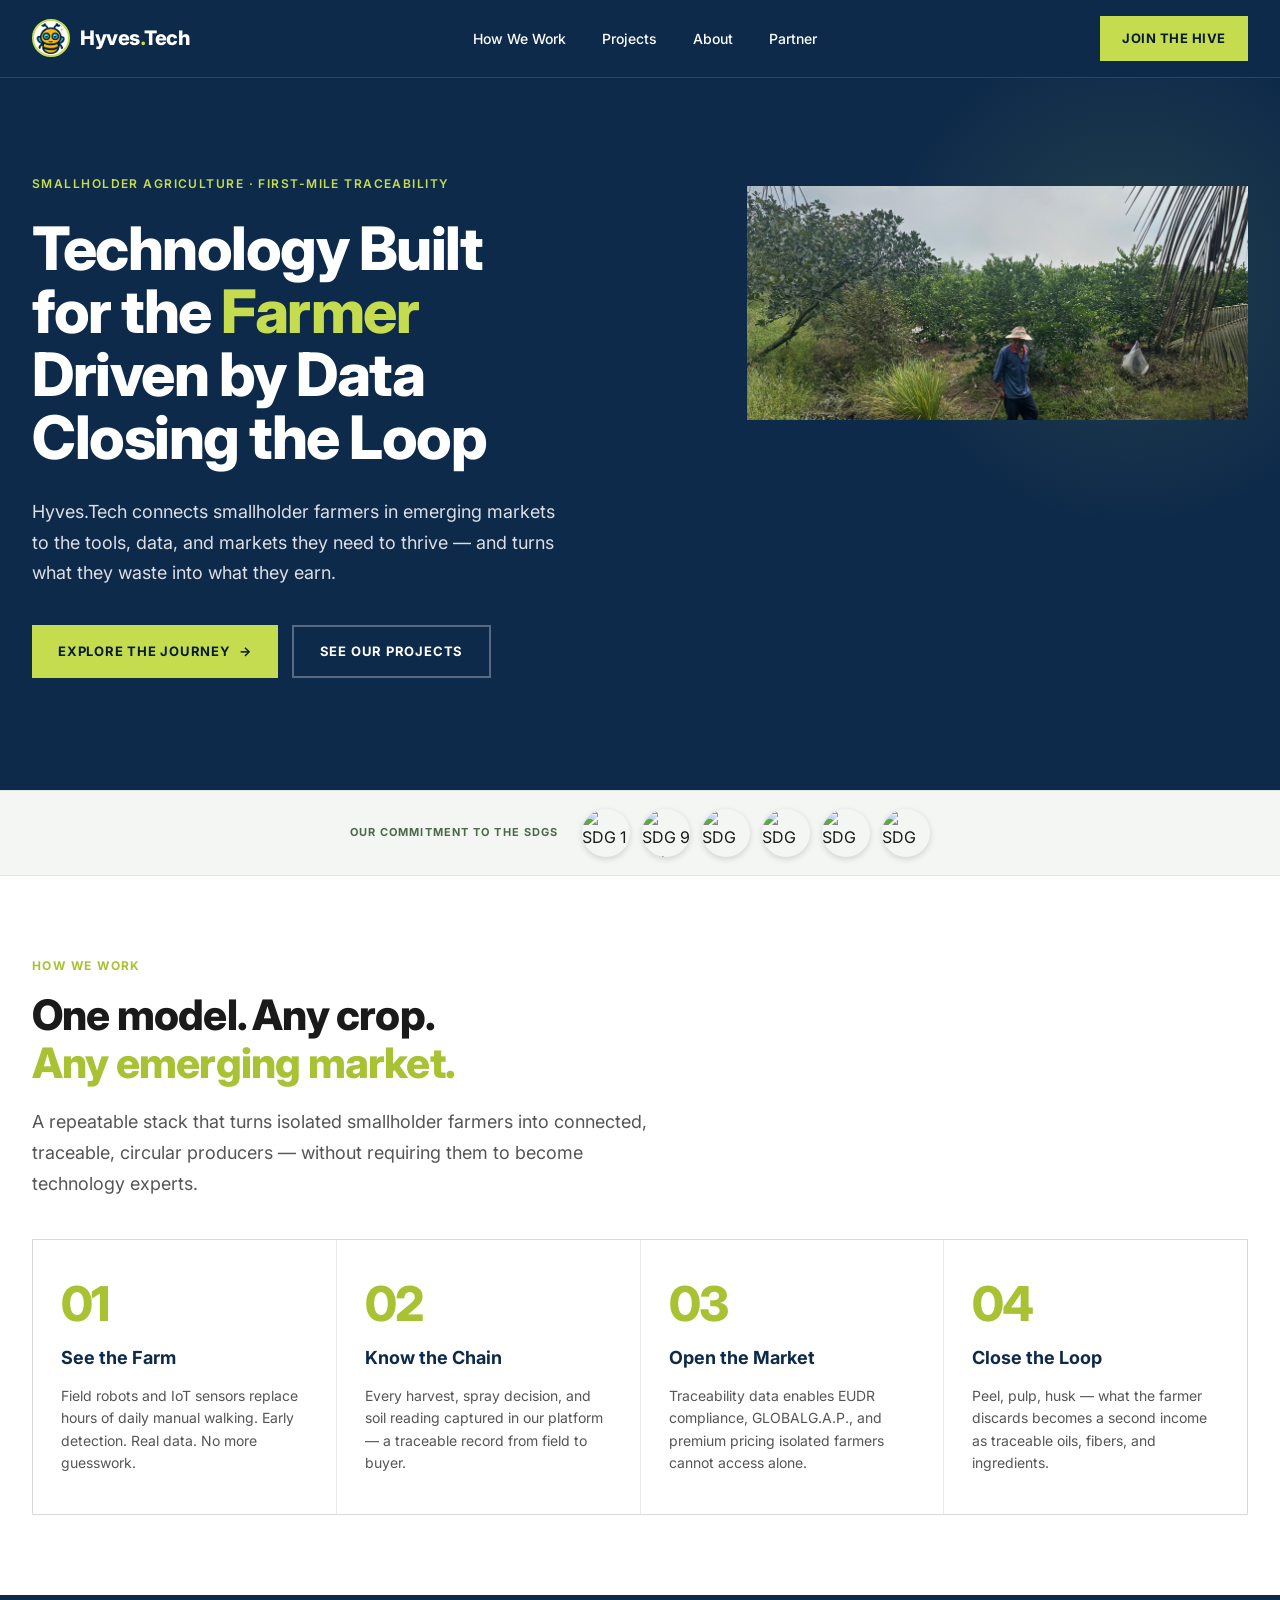
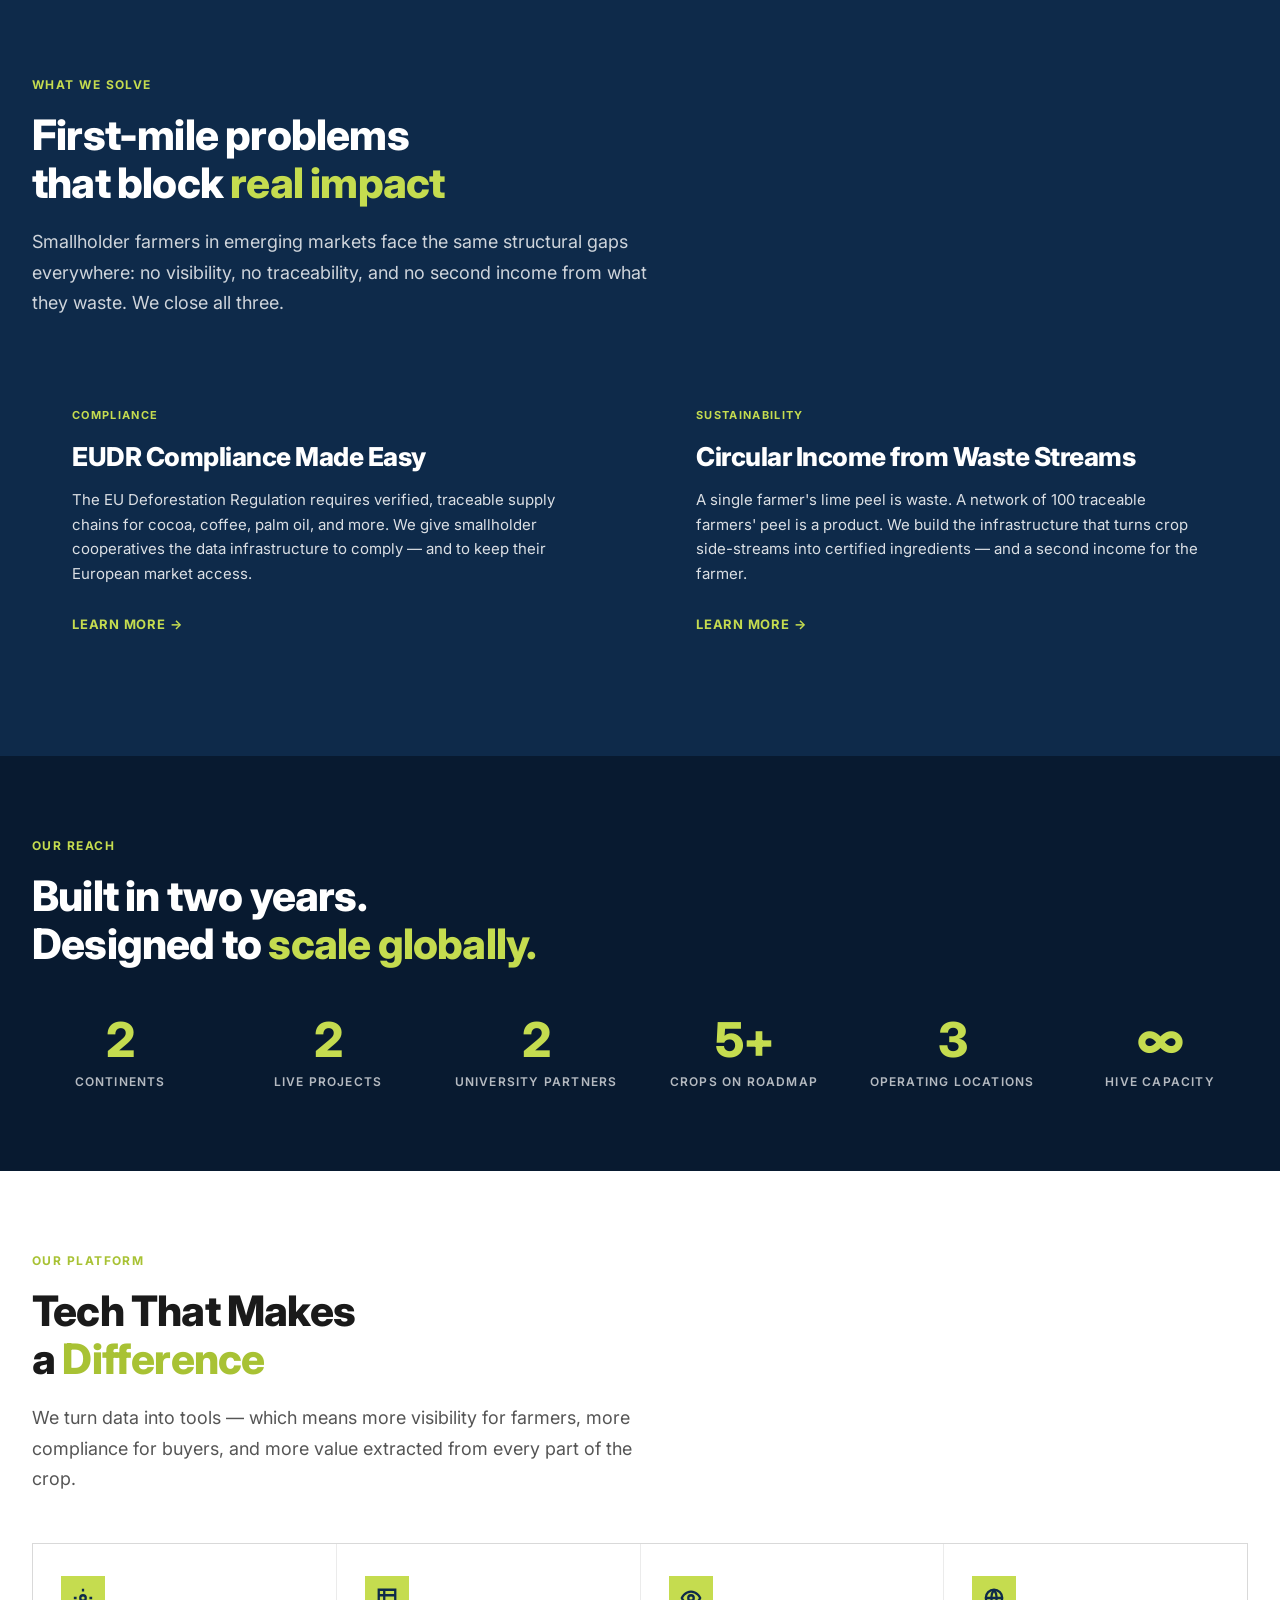
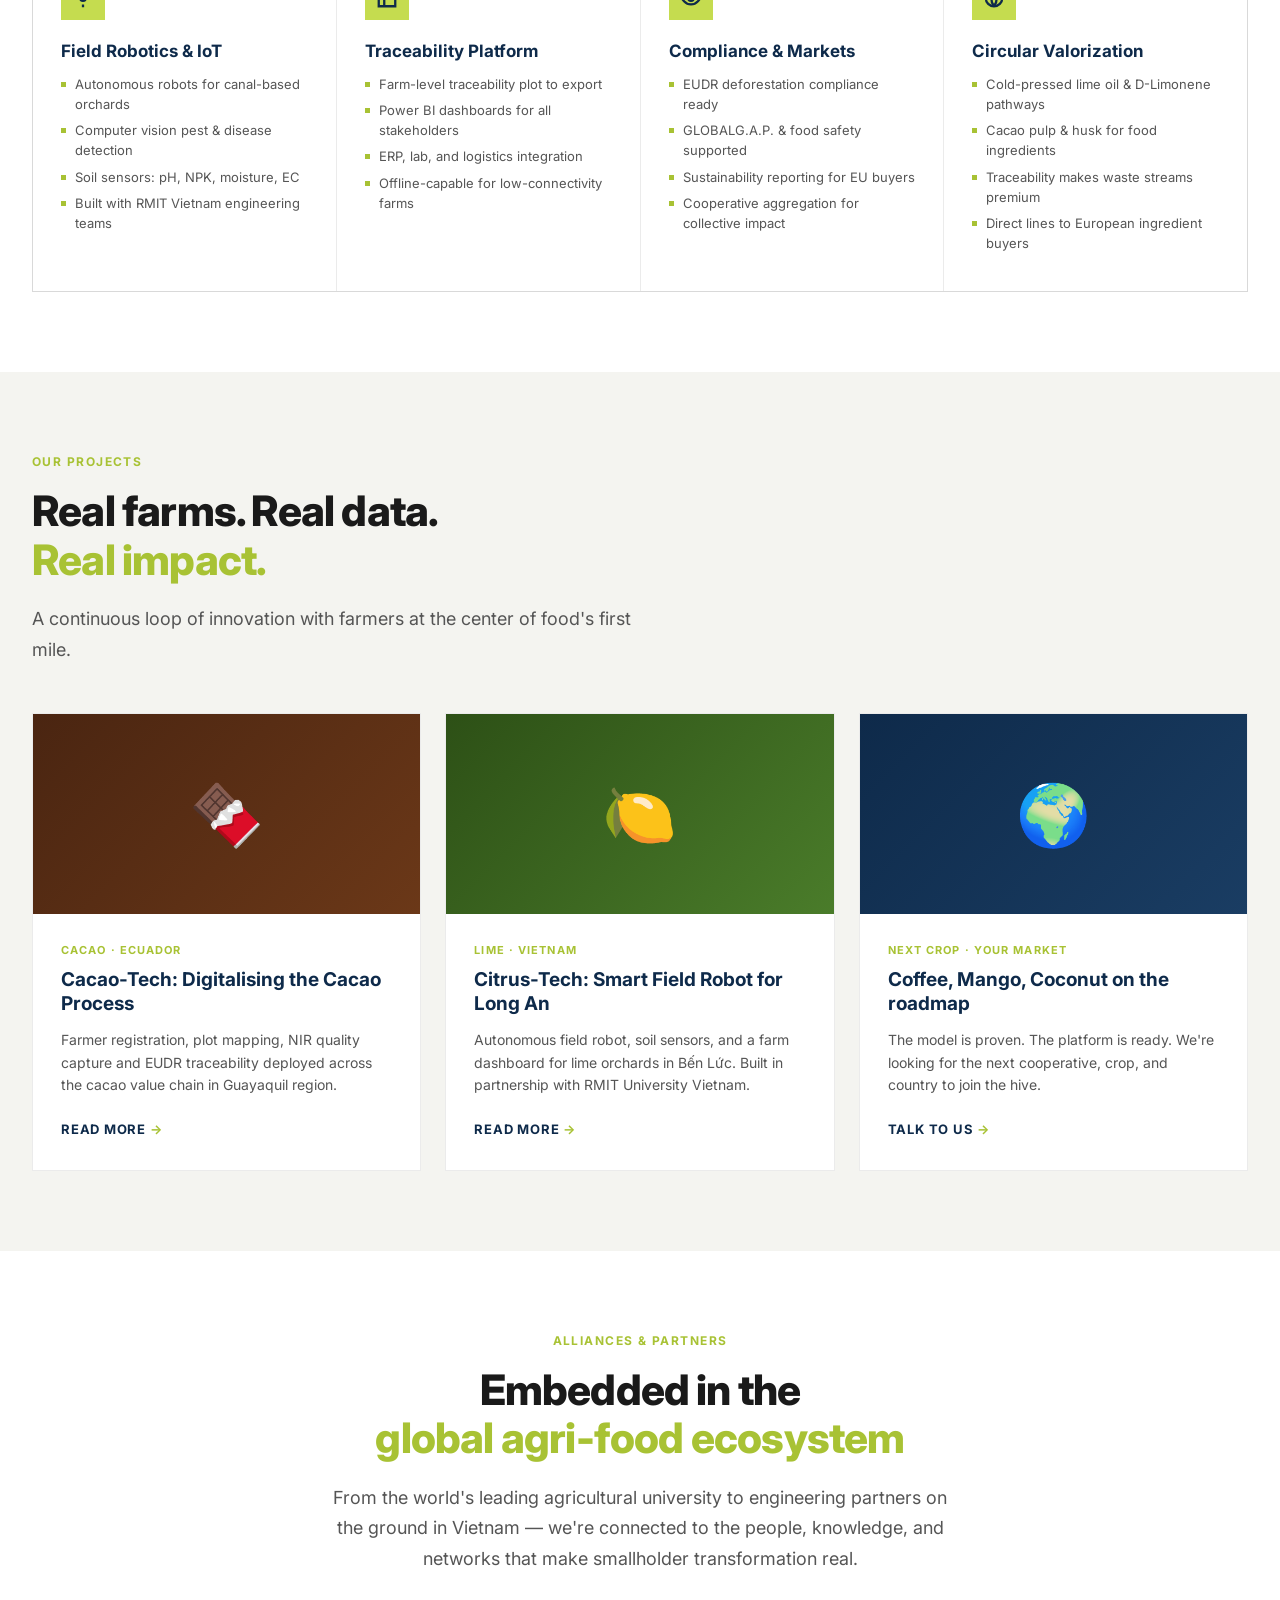
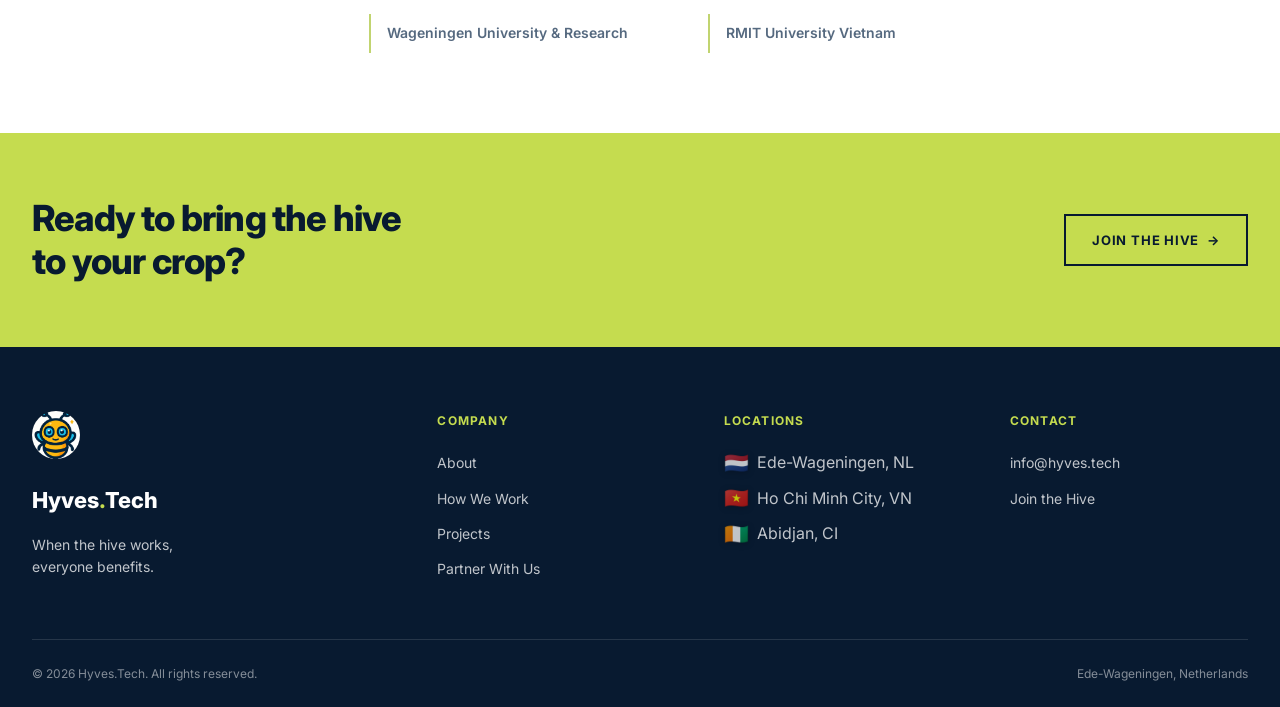
==== commit 4e599953: "Update index.html" ====
--- a/index.html
+++ b/index.html
@@ -40,15 +40,12 @@
       </div>
     </div>
     <div class="hero-visual">
-      <!-- Replace these div backgrounds with real photos by adding inline style="background-image: url('photo-orchard.jpg');" -->
-      <div class="hero-photo hero-photo-1 photo-orchard">
-        <span class="hero-photo-tag"><span class="lime-dot"></span>Long An, Vietnam · Lime orchard</span>
-      </div>
-      <div class="hero-photo hero-photo-2 photo-farmer">
-        <span class="hero-photo-tag"><span class="lime-dot"></span>Smallholder farmer</span>
-      </div>
-      <div class="hero-photo hero-photo-3 photo-tech">
-        <span class="hero-photo-tag"><span class="lime-dot"></span>Field robot in action</span>
+     <div class="hero-photo hero-photo-1 photo-orchard" 
+     style="background-image: url('farm1.jpg'); background-size:cover; background-position:center;">
+<div class="hero-photo hero-photo-2 photo-farmer" 
+     style="background-image: url('EC - Cacao pulp.MOV'); background-size:cover; background-position:center;">
+<div class="hero-photo hero-photo-3 photo-tech" 
+     style="background-image: url('Farm Robot.png'); background-size:cover; background-position:center;">
       </div>
     </div>
   </div>
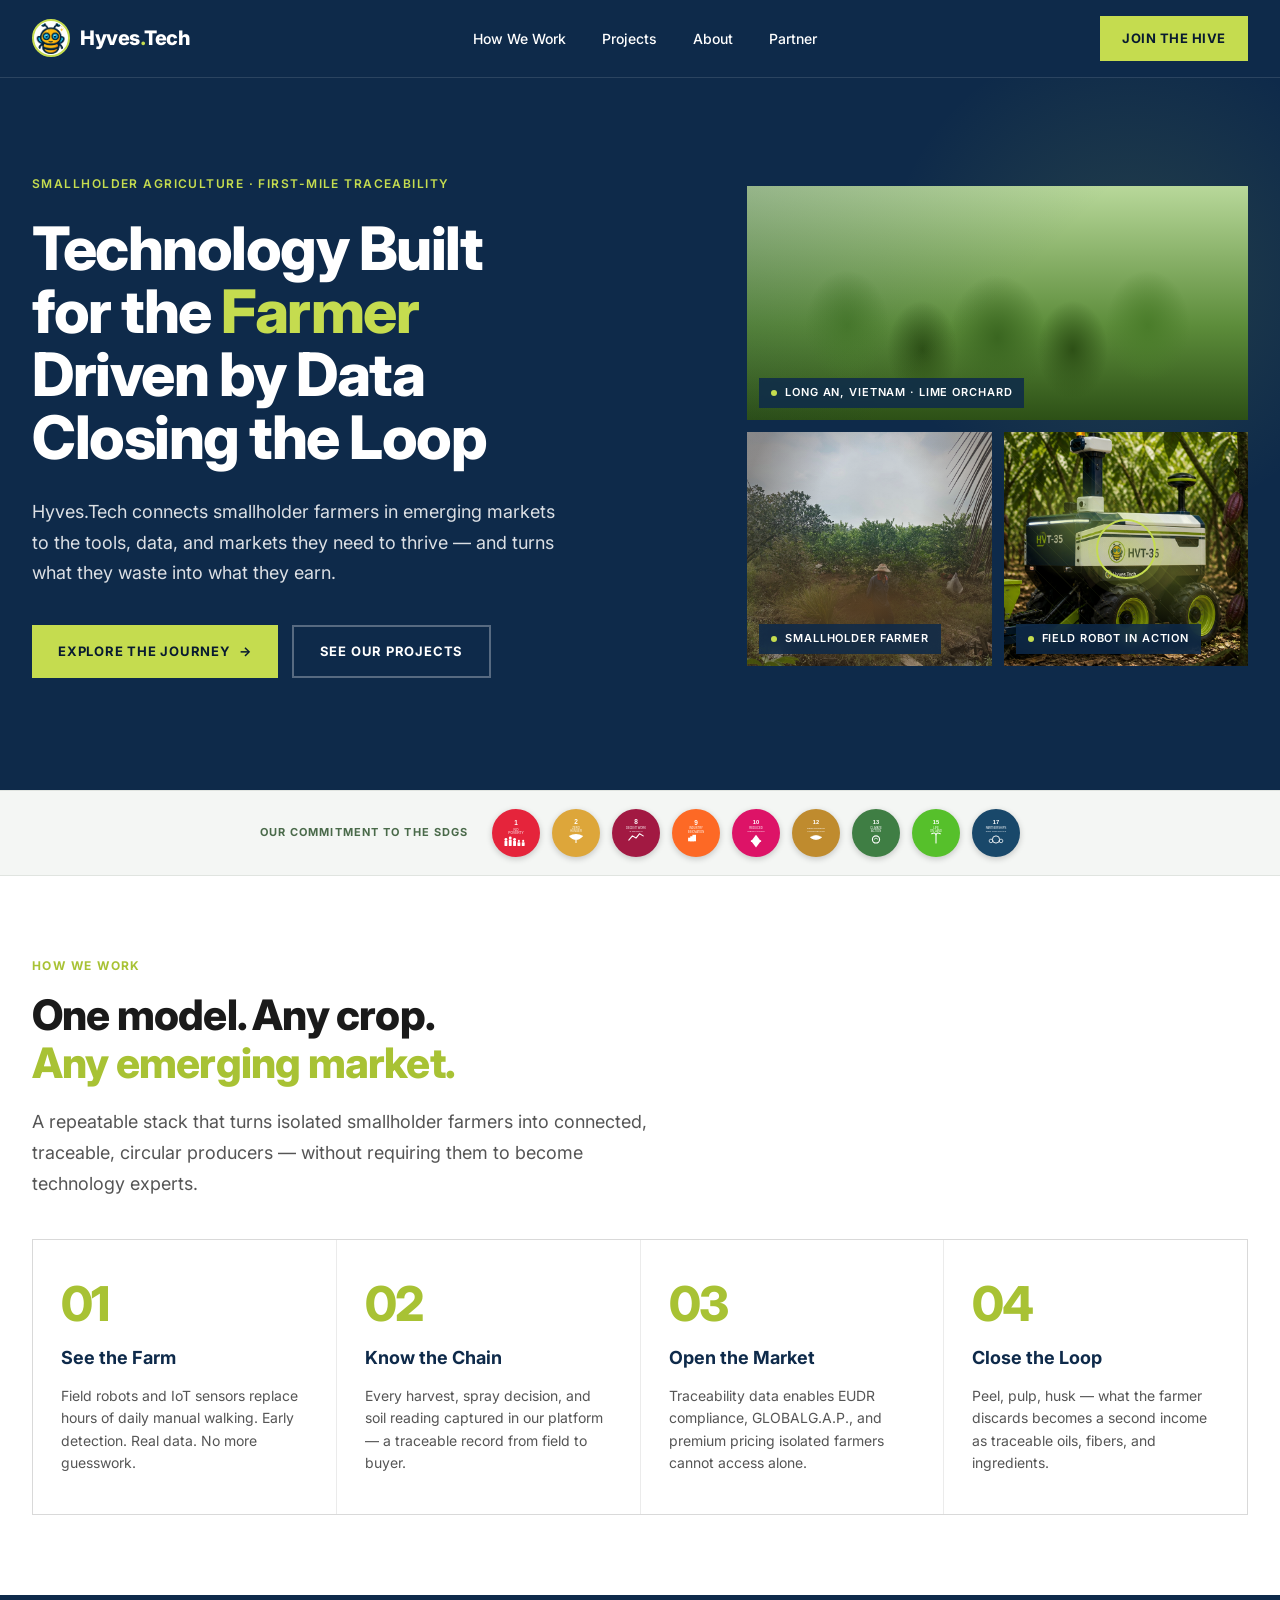
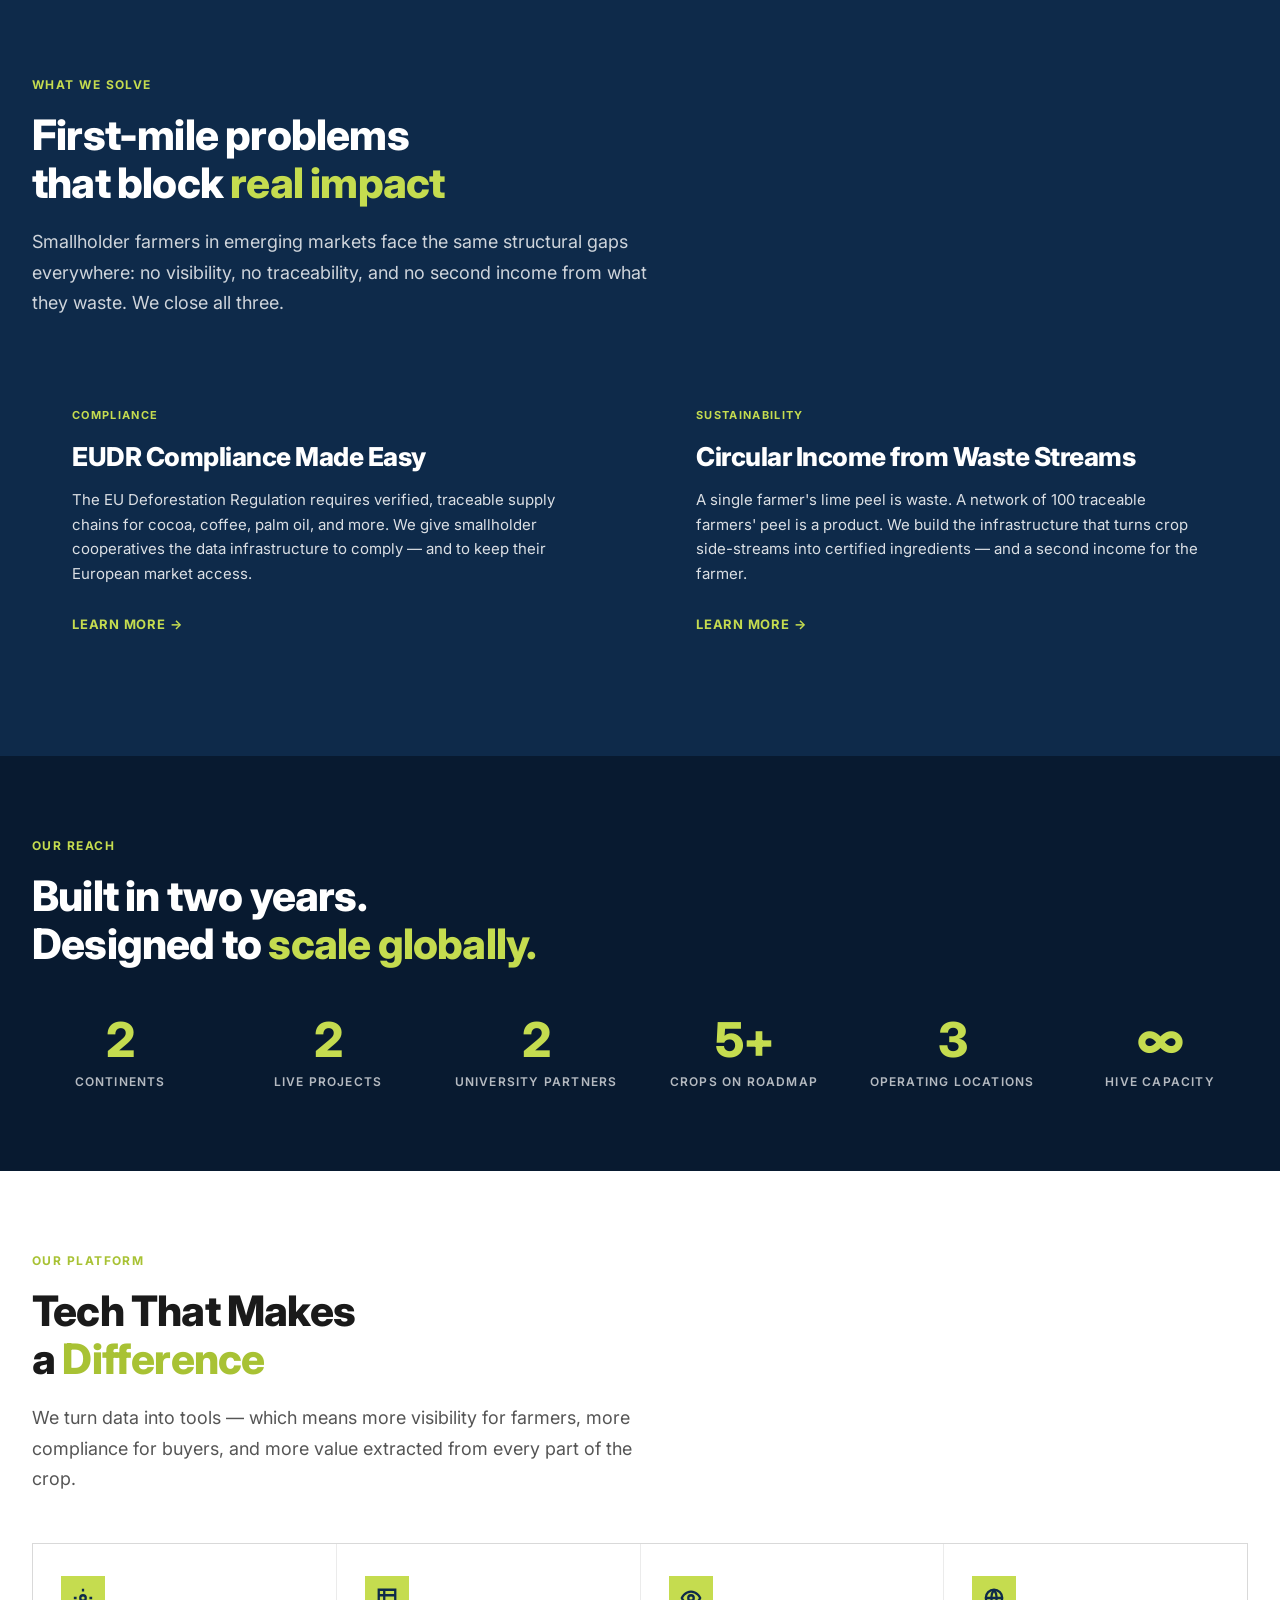
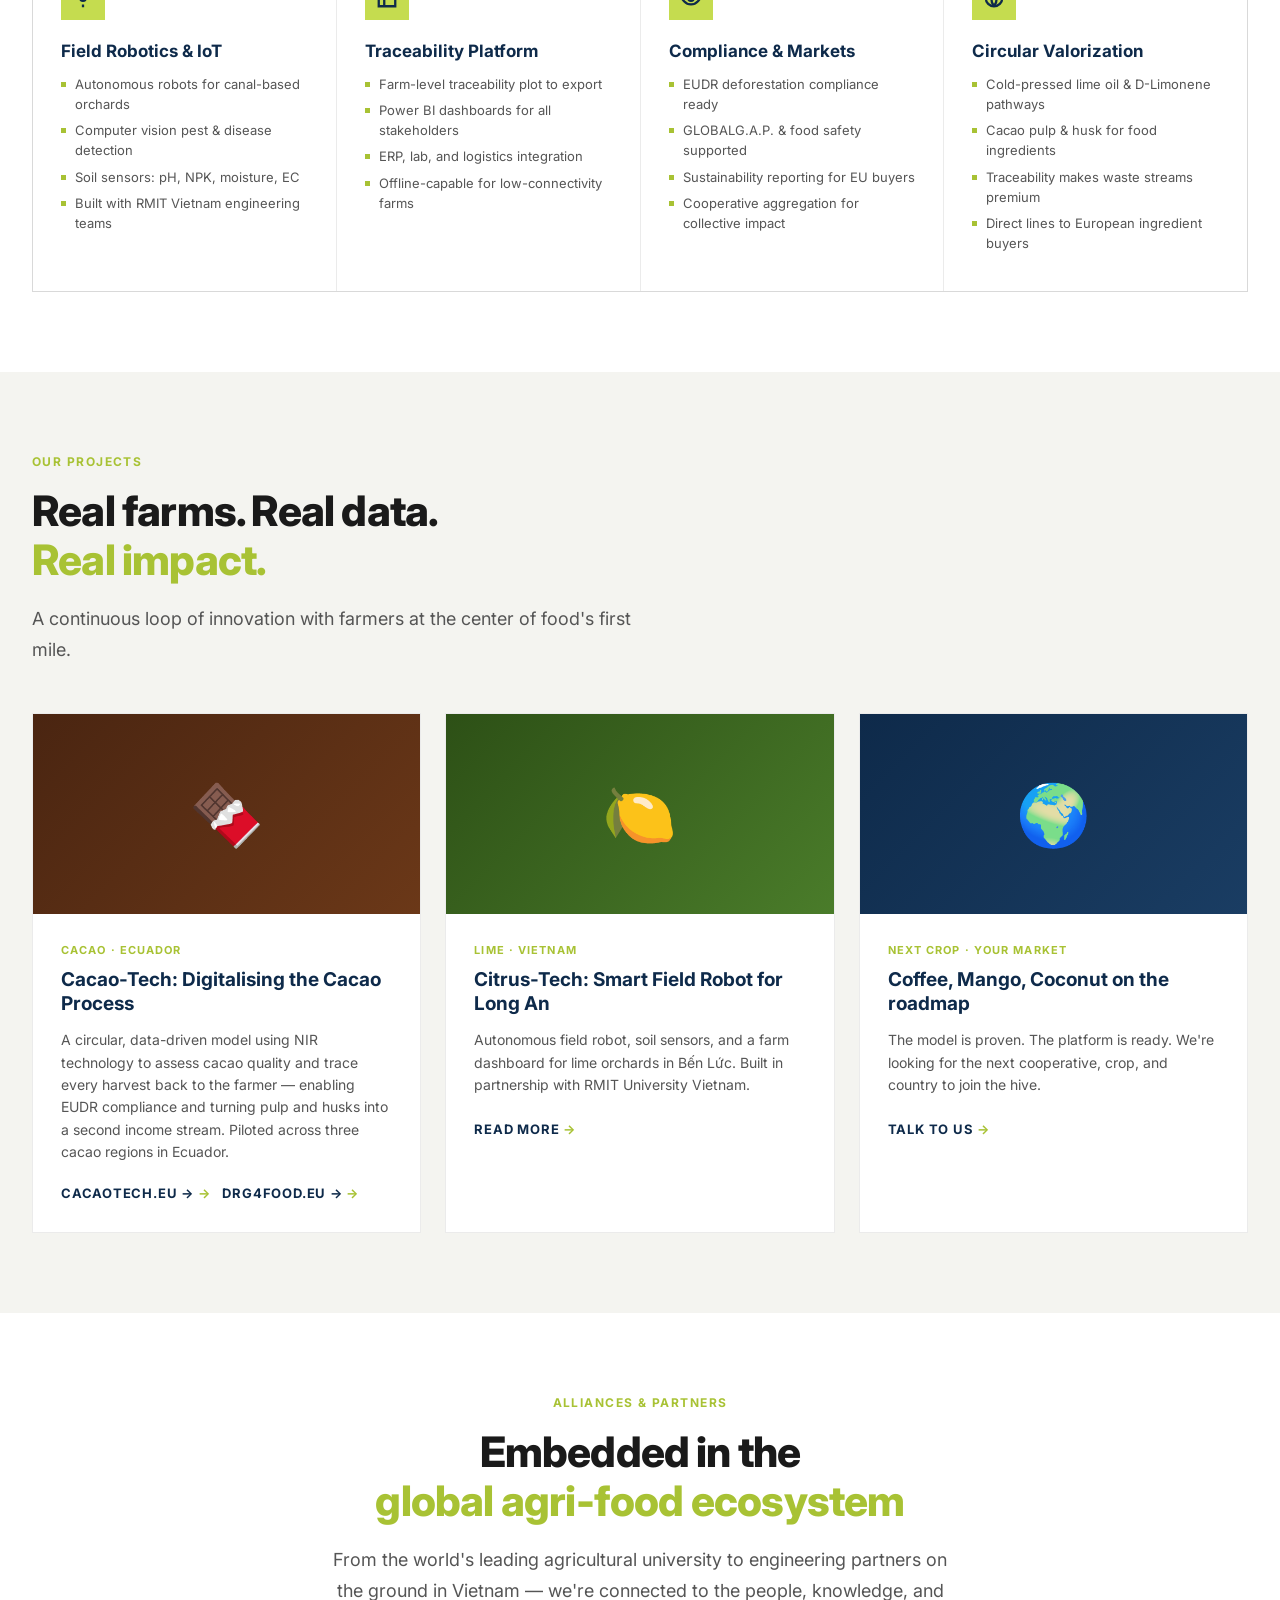
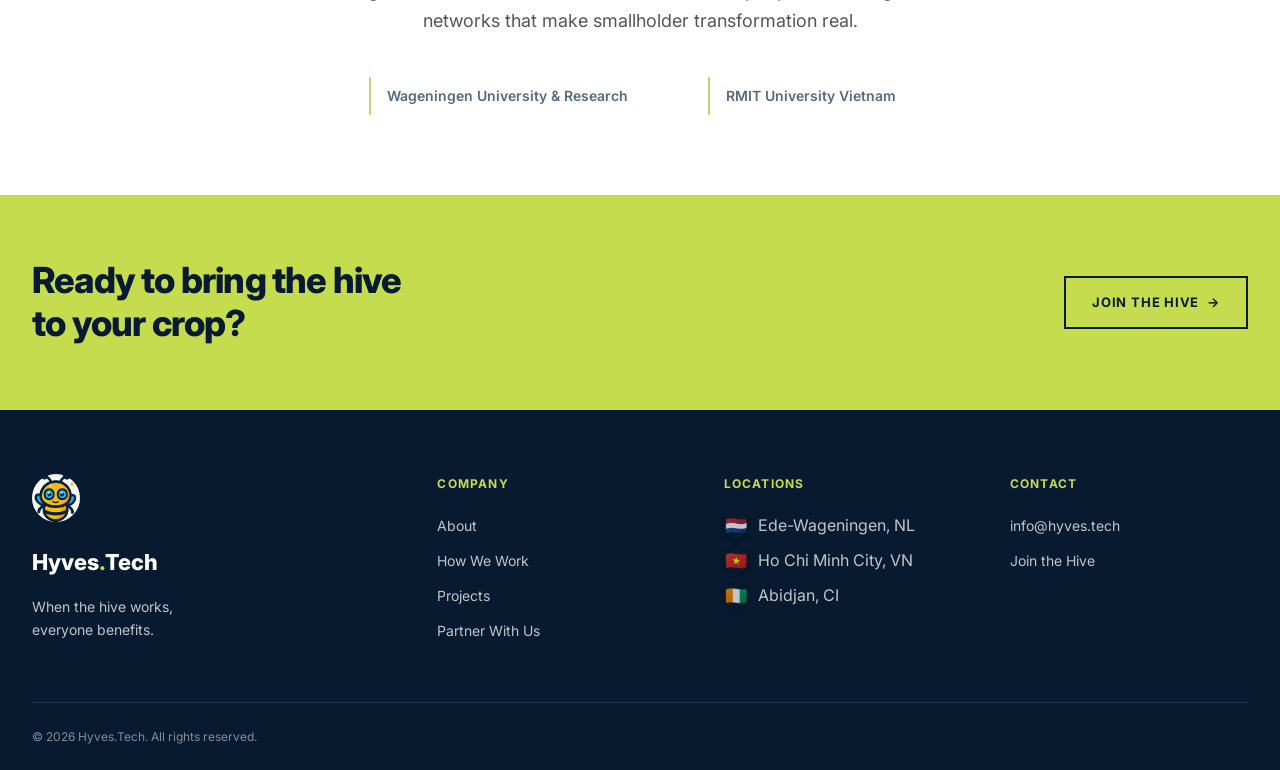
==== commit e00a1669: "Add files via upload" ====
--- a/index.html
+++ b/index.html
@@ -3,7 +3,7 @@
 <head>
   <meta charset="UTF-8">
   <meta name="viewport" content="width=device-width, initial-scale=1.0">
-  <title>Hyves.Tech — Software That Works for the Farmer</title>
+  <title>Hyves.Tech — Connecting Smallholder Farmers to the Future</title>
   <meta name="description" content="Hyves.Tech connects smallholder farmers in emerging markets to the tools, data, and markets they need to thrive — and turns what they waste into what they earn.">
   <link rel="stylesheet" href="style.css">
   <link rel="icon" href="logo.jpg">
@@ -40,12 +40,22 @@
       </div>
     </div>
     <div class="hero-visual">
-     <div class="hero-photo hero-photo-1 photo-orchard" 
-     style="background-image: url('farm1.jpg'); background-size:cover; background-position:center;">
-<div class="hero-photo hero-photo-2 photo-farmer" 
-     style="background-image: url('EC - Cacao pulp.MOV'); background-size:cover; background-position:center;">
-<div class="hero-photo hero-photo-3 photo-tech" 
-     style="background-image: url('Farm Robot.png'); background-size:cover; background-position:center;">
+      <!-- VAK 1 — Groot — Cacao pulp video -->
+      <div class="hero-photo hero-photo-1 photo-orchard" style="overflow:hidden; padding:0; position:relative;">
+        <video autoplay loop muted playsinline style="width:100%; height:100%; object-fit:cover; display:block;">
+          <source src="EC - Cacao pulp.MOV" type="video/mp4">
+        </video>
+        <span class="hero-photo-tag" style="position:absolute; bottom:12px; left:12px;"><span class="lime-dot"></span>Long An, Vietnam · Lime orchard</span>
+      </div>
+      <!-- VAK 2 — Klein links — Farmer foto -->
+      <div class="hero-photo hero-photo-2 photo-farmer" style="overflow:hidden; padding:0; position:relative;">
+        <img src="farm1.jpg" alt="Smallholder farmer" style="width:100%; height:100%; object-fit:cover; display:block;">
+        <span class="hero-photo-tag" style="position:absolute; bottom:12px; left:12px;"><span class="lime-dot"></span>Smallholder farmer</span>
+      </div>
+      <!-- VAK 3 — Klein rechts — Field robot -->
+      <div class="hero-photo hero-photo-3 photo-tech" style="overflow:hidden; padding:0; position:relative;">
+        <img src="Farm Robot.png" alt="Field robot in action" style="width:100%; height:100%; object-fit:cover; display:block;">
+        <span class="hero-photo-tag" style="position:absolute; bottom:12px; left:12px;"><span class="lime-dot"></span>Field robot in action</span>
       </div>
     </div>
   </div>
@@ -58,30 +68,52 @@
   <div style="max-width:900px; margin:0 auto; padding:0 24px; display:flex; align-items:center; gap:24px; flex-wrap:wrap; justify-content:center;">
     <span style="font-size:11px; font-weight:700; letter-spacing:0.1em; color:#4a6a4a; text-transform:uppercase; white-space:nowrap;">Our Commitment to the SDGs</span>
     <div style="display:flex; gap:12px; flex-wrap:wrap; justify-content:center;">
-      <!-- SDG 1 No Poverty -->
-      <img src="https://upload.wikimedia.org/wikipedia/commons/thumb/f/f9/Sustainable_Development_Goal_1.png/240px-Sustainable_Development_Goal_1.png"
-           alt="SDG 1 No Poverty" title="SDG 1 · No Poverty"
-           style="width:48px; height:48px; border-radius:50%; object-fit:cover; box-shadow:0 2px 6px rgba(0,0,0,0.15);">
-      <!-- SDG 9 Industry Innovation -->
-      <img src="https://upload.wikimedia.org/wikipedia/commons/thumb/f/fe/Sustainable_Development_Goal_9.png/240px-Sustainable_Development_Goal_9.png"
-           alt="SDG 9 Industry Innovation" title="SDG 9 · Industry, Innovation & Infrastructure"
-           style="width:48px; height:48px; border-radius:50%; object-fit:cover; box-shadow:0 2px 6px rgba(0,0,0,0.15);">
-      <!-- SDG 10 Reduced Inequalities -->
-      <img src="https://upload.wikimedia.org/wikipedia/commons/thumb/d/d3/Sustainable_Development_Goal_10.png/240px-Sustainable_Development_Goal_10.png"
-           alt="SDG 10 Reduced Inequalities" title="SDG 10 · Reduced Inequalities"
-           style="width:48px; height:48px; border-radius:50%; object-fit:cover; box-shadow:0 2px 6px rgba(0,0,0,0.15);">
-      <!-- SDG 12 Responsible Consumption -->
-      <img src="https://upload.wikimedia.org/wikipedia/commons/thumb/8/8c/Sustainable_Development_Goal_12.png/240px-Sustainable_Development_Goal_12.png"
-           alt="SDG 12 Responsible Consumption" title="SDG 12 · Responsible Consumption & Production"
-           style="width:48px; height:48px; border-radius:50%; object-fit:cover; box-shadow:0 2px 6px rgba(0,0,0,0.15);">
-      <!-- SDG 13 Climate Action -->
-      <img src="https://upload.wikimedia.org/wikipedia/commons/thumb/d/d8/Sustainable_Development_Goal_13.png/240px-Sustainable_Development_Goal_13.png"
-           alt="SDG 13 Climate Action" title="SDG 13 · Climate Action"
-           style="width:48px; height:48px; border-radius:50%; object-fit:cover; box-shadow:0 2px 6px rgba(0,0,0,0.15);">
-      <!-- SDG 17 Partnerships -->
-      <img src="https://upload.wikimedia.org/wikipedia/commons/thumb/c/c2/Sustainable_Development_Goal_17.png/240px-Sustainable_Development_Goal_17.png"
-           alt="SDG 17 Partnerships" title="SDG 17 · Partnerships for the Goals"
-           style="width:48px; height:48px; border-radius:50%; object-fit:cover; box-shadow:0 2px 6px rgba(0,0,0,0.15);">
+
+      <!-- SDG 1 No Poverty — rood -->
+      <div title="SDG 1 · No Poverty" style="width:48px;height:48px;border-radius:50%;overflow:hidden;background:#e5243b;display:flex;align-items:center;justify-content:center;box-shadow:0 2px 6px rgba(0,0,0,0.2);flex-shrink:0;">
+        <svg width="36" height="36" viewBox="0 0 100 100" fill="white"><text y="28" font-size="18" font-weight="bold" font-family="sans-serif" x="50" text-anchor="middle">1</text><text y="44" font-size="9" font-family="sans-serif" x="50" text-anchor="middle">NO</text><text y="54" font-size="9" font-family="sans-serif" x="50" text-anchor="middle">POVERTY</text><g transform="translate(18,58)"><rect x="0" y="14" width="8" height="14" rx="1"/><circle cx="4" cy="10" r="4"/><rect x="12" y="10" width="8" height="18" rx="1"/><circle cx="16" cy="6" r="4"/><rect x="24" y="14" width="8" height="14" rx="1"/><circle cx="28" cy="10" r="4"/><rect x="36" y="18" width="8" height="10" rx="1"/><circle cx="40" cy="14" r="3"/><rect x="48" y="18" width="8" height="10" rx="1"/><circle cx="52" cy="14" r="3"/></g></svg>
+      </div>
+
+      <!-- SDG 2 Zero Hunger — geel -->
+      <div title="SDG 2 · Zero Hunger" style="width:48px;height:48px;border-radius:50%;overflow:hidden;background:#dda63a;display:flex;align-items:center;justify-content:center;box-shadow:0 2px 6px rgba(0,0,0,0.2);flex-shrink:0;">
+        <svg width="36" height="36" viewBox="0 0 100 100" fill="white"><text y="26" font-size="18" font-weight="bold" font-family="sans-serif" x="50" text-anchor="middle">2</text><text y="38" font-size="7.5" font-family="sans-serif" x="50" text-anchor="middle">ZERO</text><text y="48" font-size="7.5" font-family="sans-serif" x="50" text-anchor="middle">HUNGER</text><path d="M30,58 Q50,48 70,58 Q50,80 30,58Z" fill="white"/><path d="M50,58 L50,78" stroke="white" stroke-width="3"/></svg>
+      </div>
+
+      <!-- SDG 8 Decent Work — donkerrood -->
+      <div title="SDG 8 · Decent Work & Economic Growth" style="width:48px;height:48px;border-radius:50%;overflow:hidden;background:#a21942;display:flex;align-items:center;justify-content:center;box-shadow:0 2px 6px rgba(0,0,0,0.2);flex-shrink:0;">
+        <svg width="36" height="36" viewBox="0 0 100 100" fill="white"><text y="26" font-size="18" font-weight="bold" font-family="sans-serif" x="50" text-anchor="middle">8</text><text y="38" font-size="7.5" font-family="sans-serif" x="50" text-anchor="middle">DECENT WORK</text><text y="48" font-size="6.5" font-family="sans-serif" x="50" text-anchor="middle">& GROWTH</text><path d="M30,70 L40,58 L50,64 L60,52 L70,58" fill="none" stroke="white" stroke-width="3" stroke-linecap="round" stroke-linejoin="round"/></svg>
+      </div>
+
+      <!-- SDG 9 Industry — oranje -->
+      <div title="SDG 9 · Industry, Innovation & Infrastructure" style="width:48px;height:48px;border-radius:50%;overflow:hidden;background:#fd6925;display:flex;align-items:center;justify-content:center;box-shadow:0 2px 6px rgba(0,0,0,0.2);flex-shrink:0;">
+        <svg width="36" height="36" viewBox="0 0 100 100" fill="white"><text y="28" font-size="18" font-weight="bold" font-family="sans-serif" x="50" text-anchor="middle">9</text><text y="40" font-size="7.5" font-family="sans-serif" x="50" text-anchor="middle">INDUSTRY</text><text y="50" font-size="7.5" font-family="sans-serif" x="50" text-anchor="middle">INNOVATION</text><g transform="translate(28,55)" fill="white"><rect x="0" y="8" width="10" height="10"/><rect x="12" y="0" width="10" height="18"/><rect x="6" y="4" width="10" height="14"/></g></svg>
+      </div>
+
+      <!-- SDG 10 Reduced Inequalities — roze -->
+      <div title="SDG 10 · Reduced Inequalities" style="width:48px;height:48px;border-radius:50%;overflow:hidden;background:#dd1367;display:flex;align-items:center;justify-content:center;box-shadow:0 2px 6px rgba(0,0,0,0.2);flex-shrink:0;">
+        <svg width="36" height="36" viewBox="0 0 100 100" fill="white"><text y="26" font-size="16" font-weight="bold" font-family="sans-serif" x="50" text-anchor="middle">10</text><text y="38" font-size="7.5" font-family="sans-serif" x="50" text-anchor="middle">REDUCED</text><text y="48" font-size="7" font-family="sans-serif" x="50" text-anchor="middle">INEQUALITIES</text><g transform="translate(35,55)"><polygon points="15,0 30,20 0,20" fill="white"/><polygon points="15,35 30,15 0,15" fill="white"/></g></svg>
+      </div>
+
+      <!-- SDG 12 Responsible Consumption — geel/oker -->
+      <div title="SDG 12 · Responsible Consumption & Production" style="width:48px;height:48px;border-radius:50%;overflow:hidden;background:#bf8b2e;display:flex;align-items:center;justify-content:center;box-shadow:0 2px 6px rgba(0,0,0,0.2);flex-shrink:0;">
+        <svg width="36" height="36" viewBox="0 0 100 100" fill="white"><text y="26" font-size="16" font-weight="bold" font-family="sans-serif" x="50" text-anchor="middle">12</text><text y="38" font-size="7" font-family="sans-serif" x="50" text-anchor="middle">RESPONSIBLE</text><text y="48" font-size="6.5" font-family="sans-serif" x="50" text-anchor="middle">CONSUMPTION</text><path d="M35,62 Q50,52 65,62 Q50,72 35,62Z" fill="white" stroke="white" stroke-width="2"/><path d="M35,62 Q50,72 65,62" fill="none" stroke="white" stroke-width="3"/></svg>
+      </div>
+
+      <!-- SDG 13 Climate Action — groen -->
+      <div title="SDG 13 · Climate Action" style="width:48px;height:48px;border-radius:50%;overflow:hidden;background:#3f7e44;display:flex;align-items:center;justify-content:center;box-shadow:0 2px 6px rgba(0,0,0,0.2);flex-shrink:0;">
+        <svg width="36" height="36" viewBox="0 0 100 100" fill="white"><text y="26" font-size="16" font-weight="bold" font-family="sans-serif" x="50" text-anchor="middle">13</text><text y="38" font-size="7.5" font-family="sans-serif" x="50" text-anchor="middle">CLIMATE</text><text y="48" font-size="7.5" font-family="sans-serif" x="50" text-anchor="middle">ACTION</text><circle cx="50" cy="68" r="10" fill="none" stroke="white" stroke-width="3"/><path d="M44,68 Q50,60 56,68" fill="none" stroke="white" stroke-width="2"/></svg>
+      </div>
+
+      <!-- SDG 15 Life on Land — lichtgroen -->
+      <div title="SDG 15 · Life on Land" style="width:48px;height:48px;border-radius:50%;overflow:hidden;background:#56c02b;display:flex;align-items:center;justify-content:center;box-shadow:0 2px 6px rgba(0,0,0,0.2);flex-shrink:0;">
+        <svg width="36" height="36" viewBox="0 0 100 100" fill="white"><text y="26" font-size="16" font-weight="bold" font-family="sans-serif" x="50" text-anchor="middle">15</text><text y="38" font-size="7.5" font-family="sans-serif" x="50" text-anchor="middle">LIFE</text><text y="48" font-size="7.5" font-family="sans-serif" x="50" text-anchor="middle">ON LAND</text><path d="M50,78 L50,58 M50,58 Q50,46 38,52 M50,58 Q50,46 62,52" fill="none" stroke="white" stroke-width="3" stroke-linecap="round"/></svg>
+      </div>
+
+      <!-- SDG 17 Partnerships — donkerblauw -->
+      <div title="SDG 17 · Partnerships for the Goals" style="width:48px;height:48px;border-radius:50%;overflow:hidden;background:#19486a;display:flex;align-items:center;justify-content:center;box-shadow:0 2px 6px rgba(0,0,0,0.2);flex-shrink:0;">
+        <svg width="36" height="36" viewBox="0 0 100 100" fill="white"><text y="26" font-size="16" font-weight="bold" font-family="sans-serif" x="50" text-anchor="middle">17</text><text y="38" font-size="7.5" font-family="sans-serif" x="50" text-anchor="middle">PARTNERSHIPS</text><text y="48" font-size="7" font-family="sans-serif" x="50" text-anchor="middle">FOR THE GOALS</text><circle cx="50" cy="68" r="10" fill="none" stroke="white" stroke-width="2.5"/><circle cx="36" cy="72" r="5" fill="none" stroke="white" stroke-width="2"/><circle cx="64" cy="72" r="5" fill="none" stroke="white" stroke-width="2"/></svg>
+      </div>
+
     </div>
   </div>
 </div>
@@ -242,8 +274,11 @@
         <div class="case-body">
           <div class="case-eyebrow">Cacao · Ecuador</div>
           <h3 class="case-title">Cacao-Tech: Digitalising the Cacao Process</h3>
-          <p class="case-desc">Farmer registration, plot mapping, NIR quality capture and EUDR traceability deployed across the cacao value chain in Guayaquil region.</p>
-          <a href="projects.html" class="case-link">Read more</a>
+          <p class="case-desc">A circular, data-driven model using NIR technology to assess cacao quality and trace every harvest back to the farmer — enabling EUDR compliance and turning pulp and husks into a second income stream. Piloted across three cacao regions in Ecuador.</p>
+          <div style="display:flex; gap:12px; flex-wrap:wrap; margin-top:12px;">
+            <a href="https://www.cacaotech.eu/" target="_blank" class="case-link">cacaotech.eu →</a>
+            <a href="https://drg4food.eu/meet-the-winners-cacao-tech/" target="_blank" class="case-link">drg4food.eu →</a>
+          </div>
         </div>
       </div>
       <div class="case-card">
@@ -313,14 +348,17 @@
       <div class="footer-col">
         <h4>Locations</h4>
         <ul>
-          <li style="display:flex; align-items:center; gap:8px;">
-            <span style="font-size:20px; line-height:1; filter:drop-shadow(0 1px 3px rgba(0,0,0,0.3));">🇳🇱</span> Ede-Wageningen, NL
+          <li style="display:flex; align-items:center; gap:10px;">
+            <span style="width:24px;height:24px;border-radius:50%;overflow:hidden;display:inline-flex;align-items:center;justify-content:center;font-size:18px;line-height:1;flex-shrink:0;box-shadow:0 1px 4px rgba(0,0,0,0.3);">🇳🇱</span>
+            Ede-Wageningen, NL
           </li>
-          <li style="display:flex; align-items:center; gap:8px;">
-            <span style="font-size:20px; line-height:1; filter:drop-shadow(0 1px 3px rgba(0,0,0,0.3));">🇻🇳</span> Ho Chi Minh City, VN
+          <li style="display:flex; align-items:center; gap:10px;">
+            <span style="width:24px;height:24px;border-radius:50%;overflow:hidden;display:inline-flex;align-items:center;justify-content:center;font-size:18px;line-height:1;flex-shrink:0;box-shadow:0 1px 4px rgba(0,0,0,0.3);">🇻🇳</span>
+            Ho Chi Minh City, VN
           </li>
-          <li style="display:flex; align-items:center; gap:8px;">
-            <span style="font-size:20px; line-height:1; filter:drop-shadow(0 1px 3px rgba(0,0,0,0.3));">🇨🇮</span> Abidjan, CI
+          <li style="display:flex; align-items:center; gap:10px;">
+            <span style="width:24px;height:24px;border-radius:50%;overflow:hidden;display:inline-flex;align-items:center;justify-content:center;font-size:18px;line-height:1;flex-shrink:0;box-shadow:0 1px 4px rgba(0,0,0,0.3);">🇨🇮</span>
+            Abidjan, CI
           </li>
         </ul>
       </div>
@@ -334,7 +372,6 @@
     </div>
     <div class="footer-bottom">
       <span>© 2026 Hyves.Tech. All rights reserved.</span>
-      <span>Ede-Wageningen, Netherlands</span>
     </div>
   </div>
 </footer>
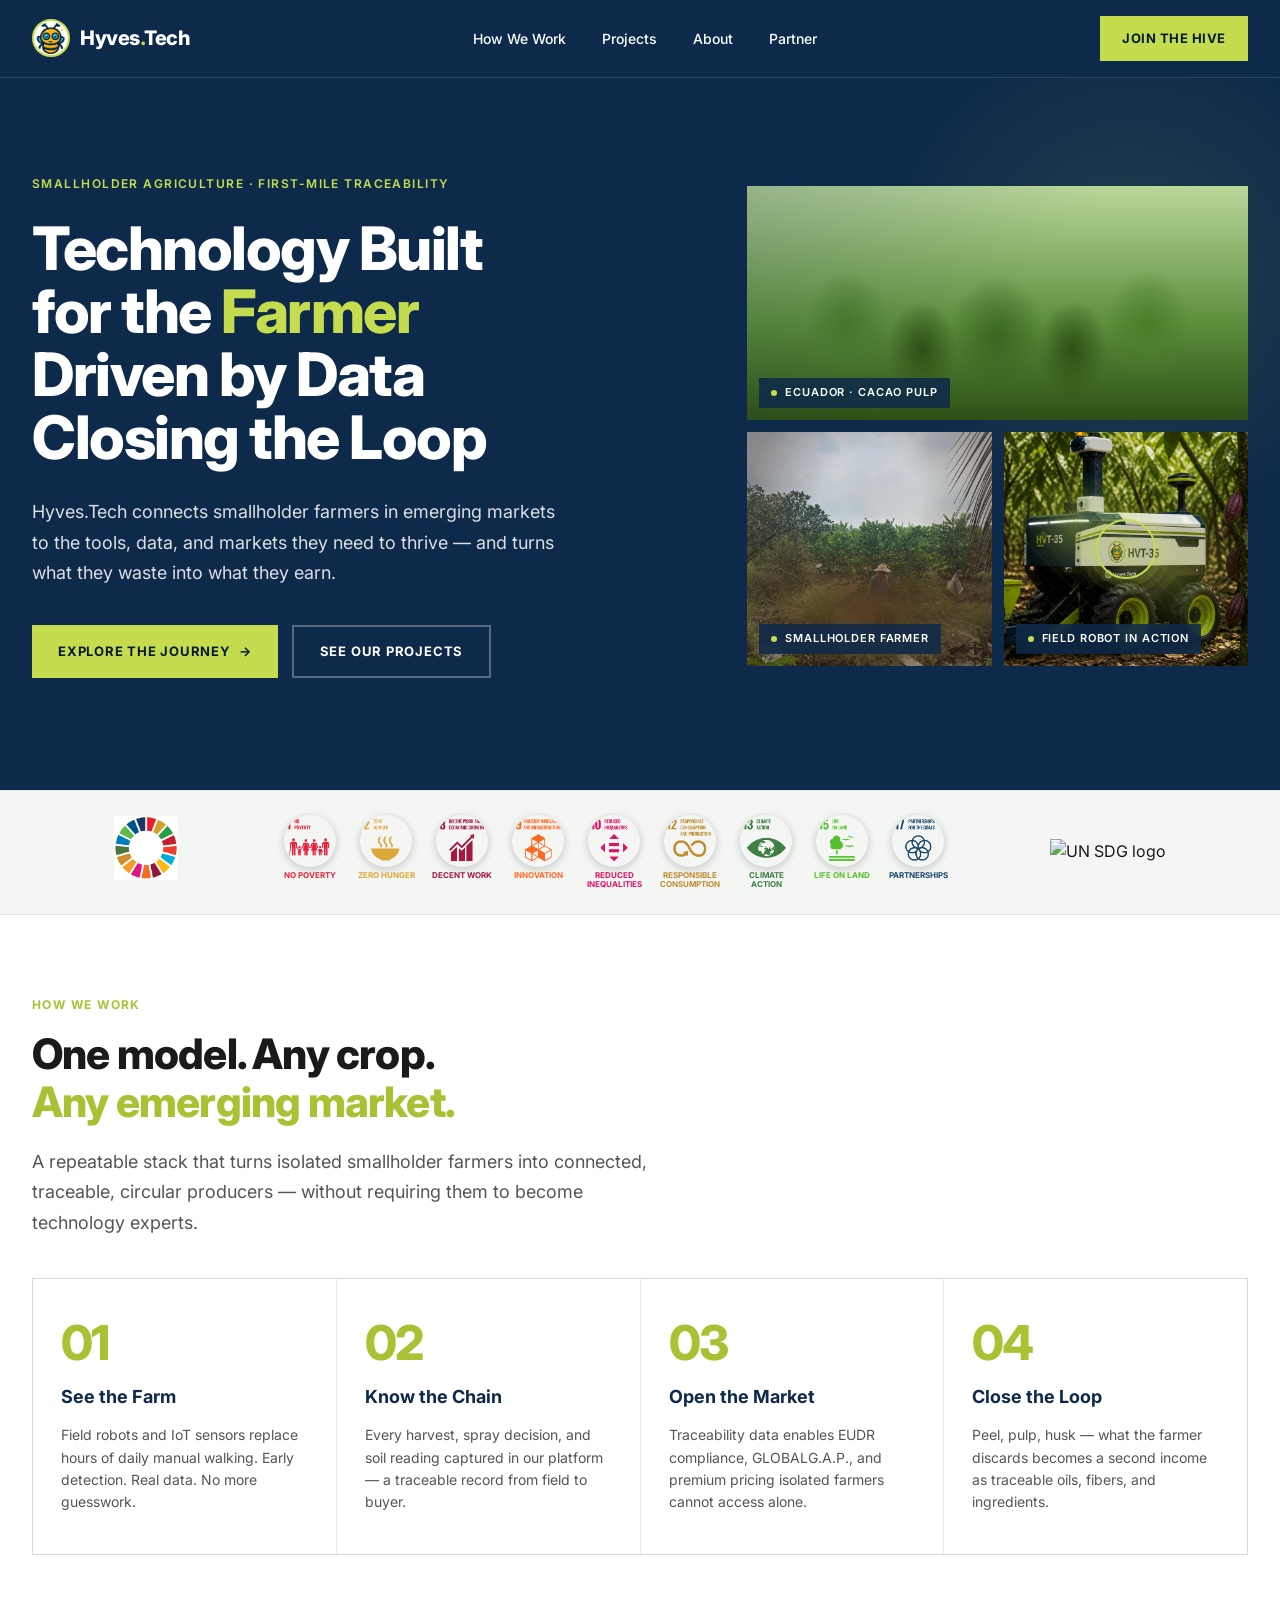
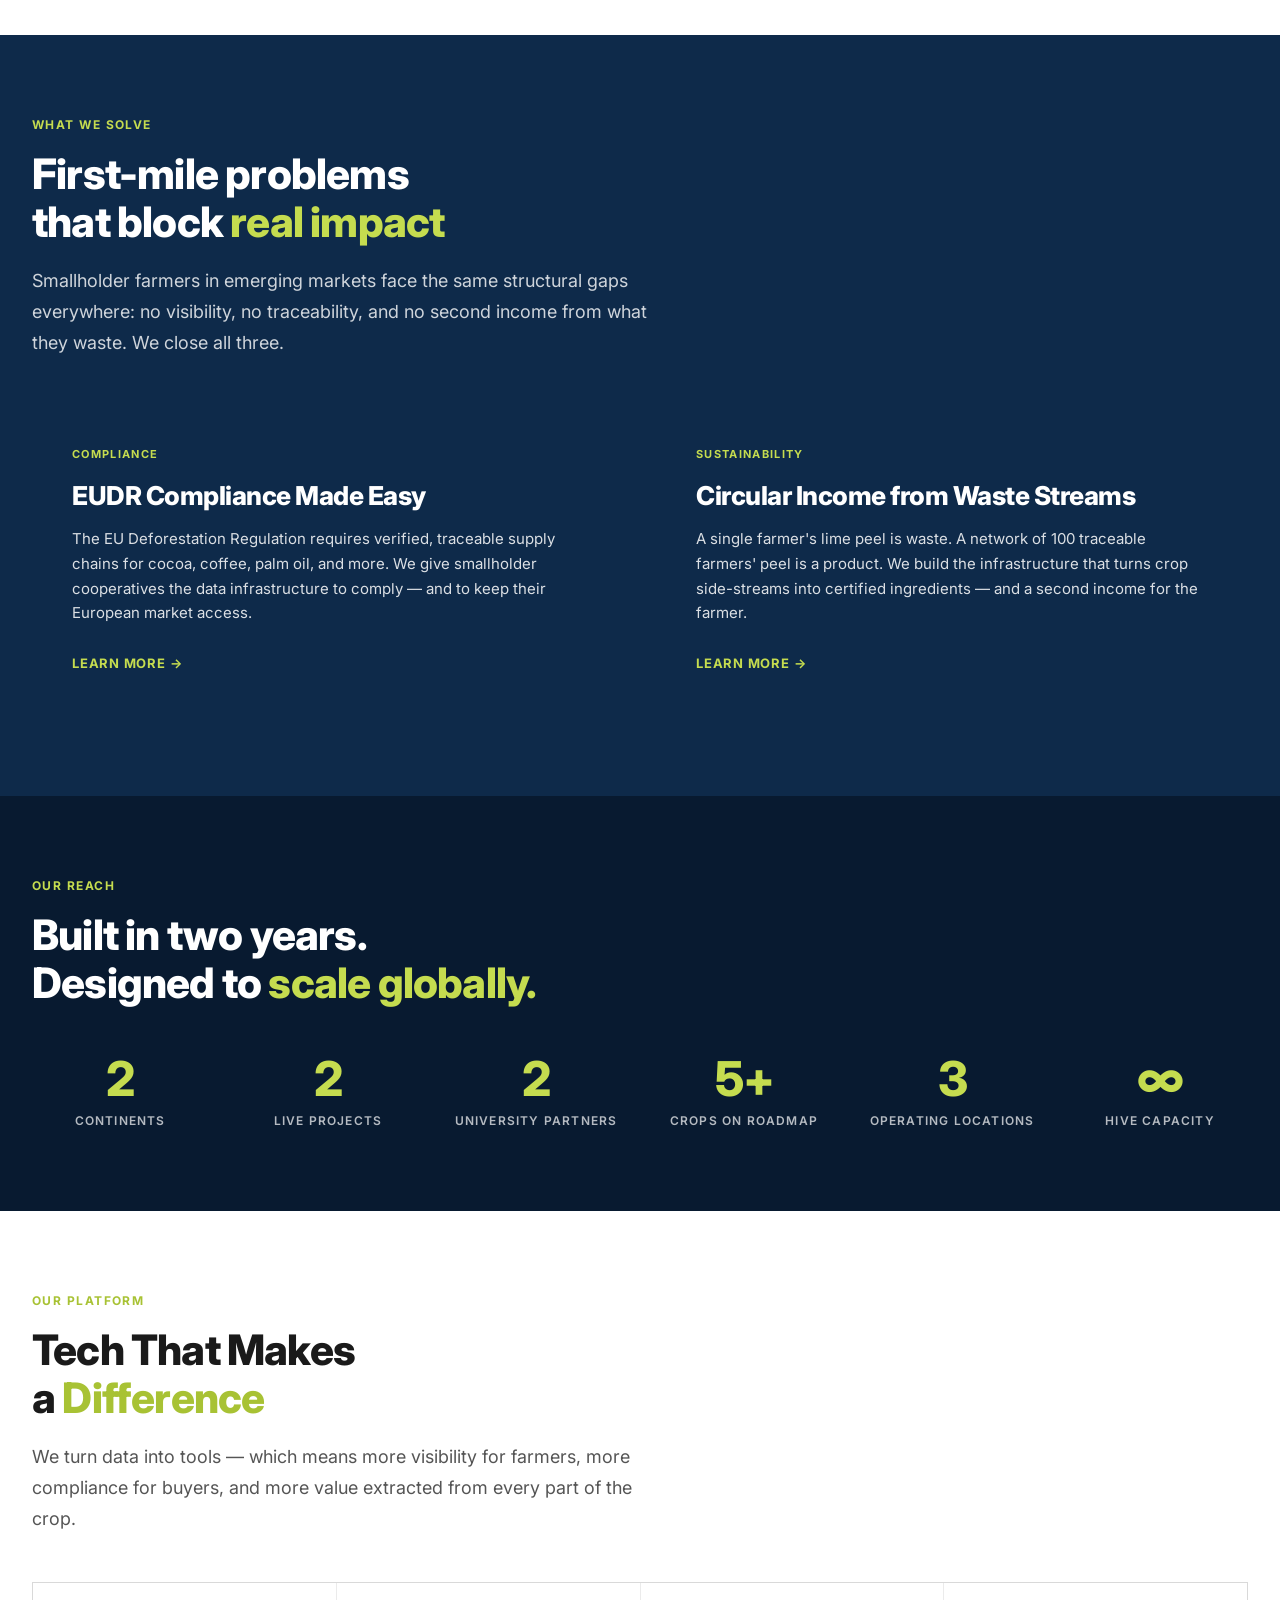
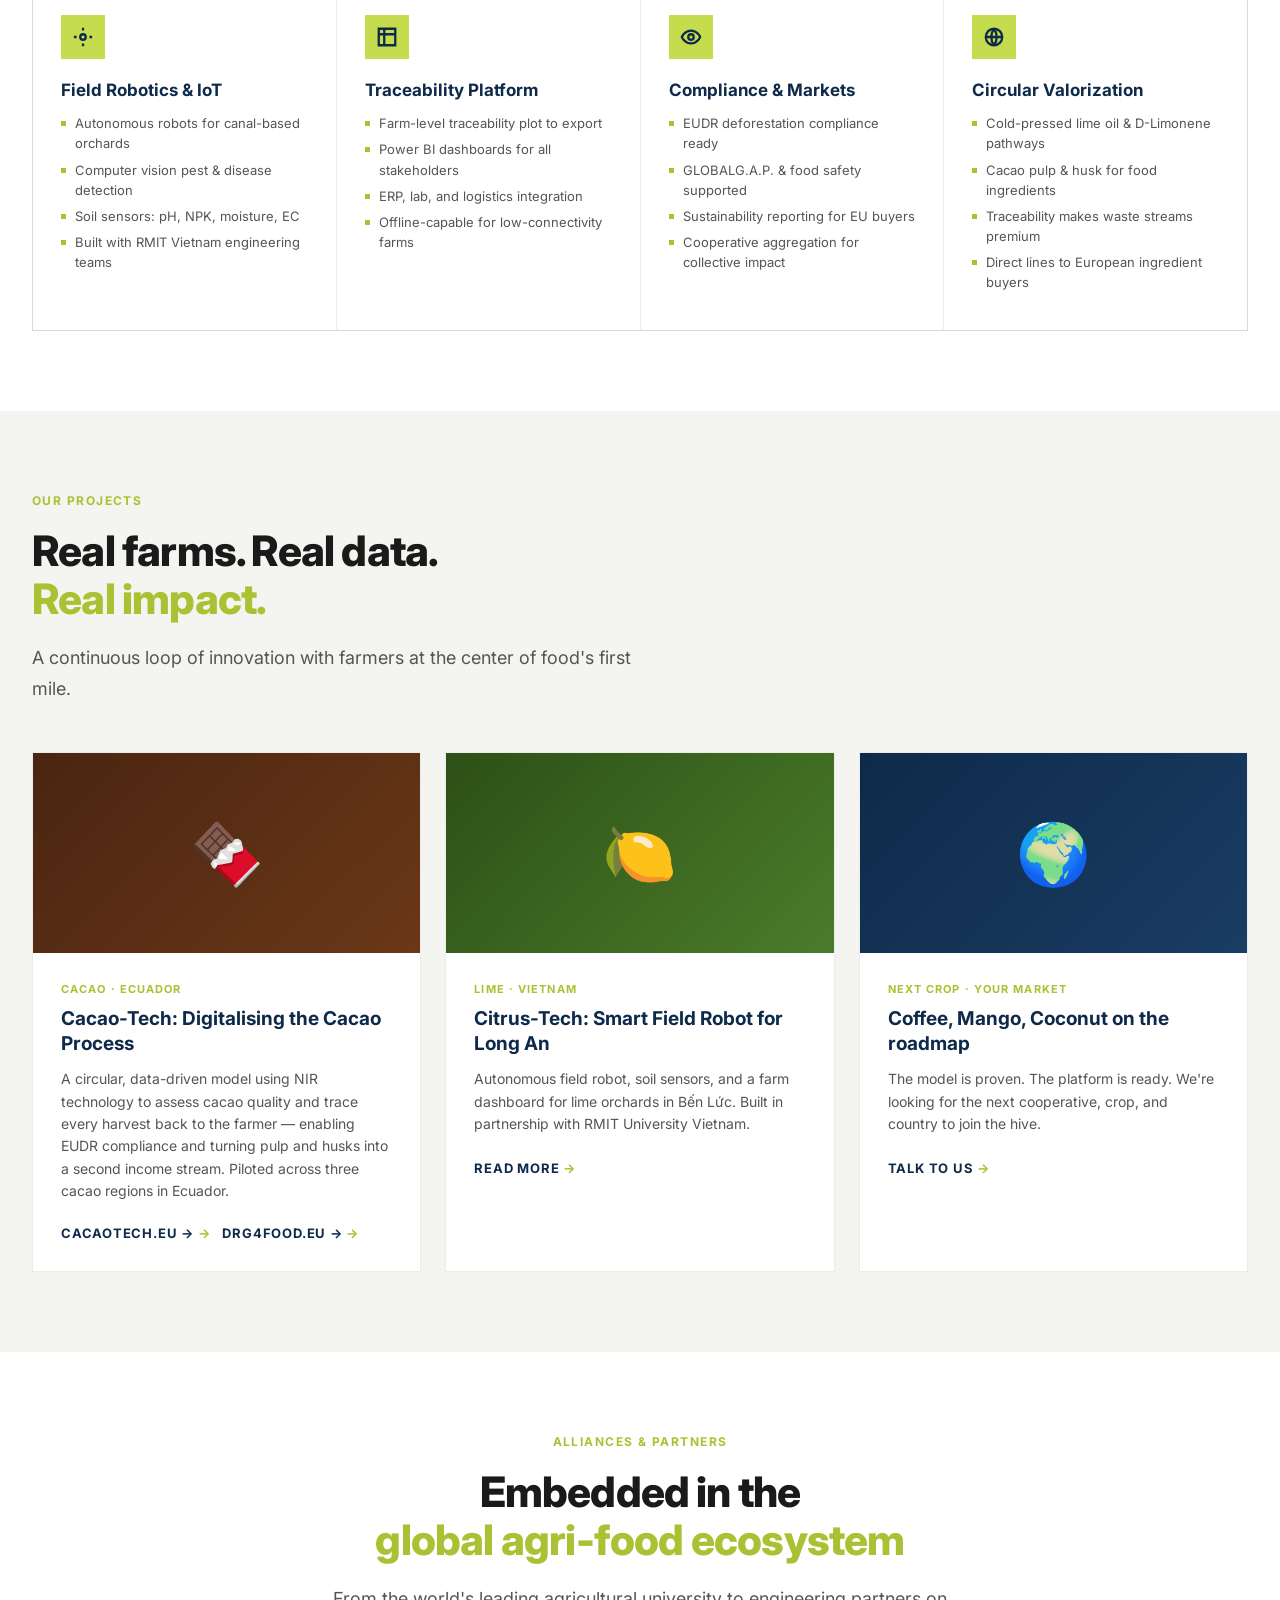
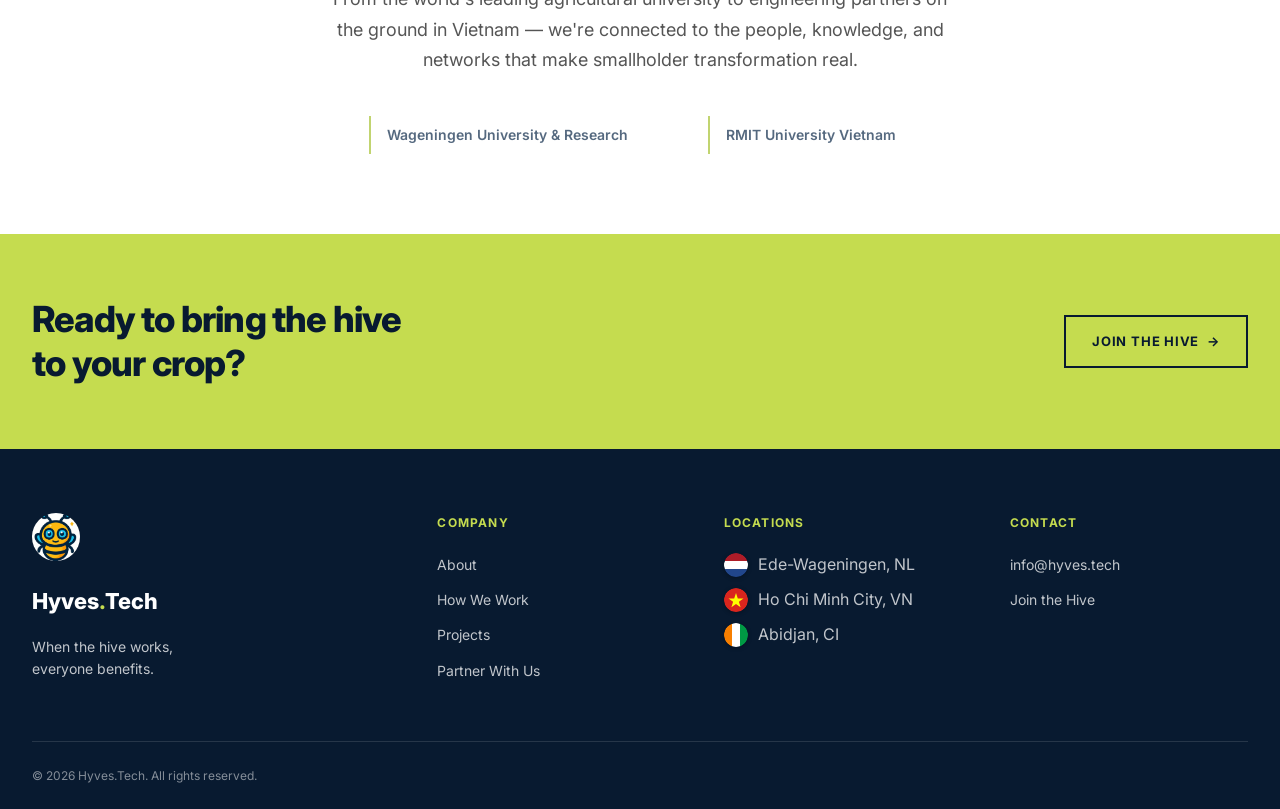
==== commit 0b02da64: "Add files via upload" ====
--- a/index.html
+++ b/index.html
@@ -45,7 +45,7 @@
         <video autoplay loop muted playsinline style="width:100%; height:100%; object-fit:cover; display:block;">
           <source src="EC - Cacao pulp.MOV" type="video/mp4">
         </video>
-        <span class="hero-photo-tag" style="position:absolute; bottom:12px; left:12px;"><span class="lime-dot"></span>Long An, Vietnam · Lime orchard</span>
+        <span class="hero-photo-tag" style="position:absolute; bottom:12px; left:12px;"><span class="lime-dot"></span>Ecuador · Cacao Pulp</span>
       </div>
       <!-- VAK 2 — Klein links — Farmer foto -->
       <div class="hero-photo hero-photo-2 photo-farmer" style="overflow:hidden; padding:0; position:relative;">
@@ -64,59 +64,72 @@
 
 
 <!-- SDG STRIP -->
-<div style="background:#f4f6f4; padding:18px 0; border-top:1px solid #e0e4e0; border-bottom:1px solid #e0e4e0;">
-  <div style="max-width:900px; margin:0 auto; padding:0 24px; display:flex; align-items:center; gap:24px; flex-wrap:wrap; justify-content:center;">
-    <span style="font-size:11px; font-weight:700; letter-spacing:0.1em; color:#4a6a4a; text-transform:uppercase; white-space:nowrap;">Our Commitment to the SDGs</span>
-    <div style="display:flex; gap:12px; flex-wrap:wrap; justify-content:center;">
-
-      <!-- SDG 1 No Poverty — rood -->
-      <div title="SDG 1 · No Poverty" style="width:48px;height:48px;border-radius:50%;overflow:hidden;background:#e5243b;display:flex;align-items:center;justify-content:center;box-shadow:0 2px 6px rgba(0,0,0,0.2);flex-shrink:0;">
-        <svg width="36" height="36" viewBox="0 0 100 100" fill="white"><text y="28" font-size="18" font-weight="bold" font-family="sans-serif" x="50" text-anchor="middle">1</text><text y="44" font-size="9" font-family="sans-serif" x="50" text-anchor="middle">NO</text><text y="54" font-size="9" font-family="sans-serif" x="50" text-anchor="middle">POVERTY</text><g transform="translate(18,58)"><rect x="0" y="14" width="8" height="14" rx="1"/><circle cx="4" cy="10" r="4"/><rect x="12" y="10" width="8" height="18" rx="1"/><circle cx="16" cy="6" r="4"/><rect x="24" y="14" width="8" height="14" rx="1"/><circle cx="28" cy="10" r="4"/><rect x="36" y="18" width="8" height="10" rx="1"/><circle cx="40" cy="14" r="3"/><rect x="48" y="18" width="8" height="10" rx="1"/><circle cx="52" cy="14" r="3"/></g></svg>
-      </div>
-
-      <!-- SDG 2 Zero Hunger — geel -->
-      <div title="SDG 2 · Zero Hunger" style="width:48px;height:48px;border-radius:50%;overflow:hidden;background:#dda63a;display:flex;align-items:center;justify-content:center;box-shadow:0 2px 6px rgba(0,0,0,0.2);flex-shrink:0;">
-        <svg width="36" height="36" viewBox="0 0 100 100" fill="white"><text y="26" font-size="18" font-weight="bold" font-family="sans-serif" x="50" text-anchor="middle">2</text><text y="38" font-size="7.5" font-family="sans-serif" x="50" text-anchor="middle">ZERO</text><text y="48" font-size="7.5" font-family="sans-serif" x="50" text-anchor="middle">HUNGER</text><path d="M30,58 Q50,48 70,58 Q50,80 30,58Z" fill="white"/><path d="M50,58 L50,78" stroke="white" stroke-width="3"/></svg>
-      </div>
-
-      <!-- SDG 8 Decent Work — donkerrood -->
-      <div title="SDG 8 · Decent Work & Economic Growth" style="width:48px;height:48px;border-radius:50%;overflow:hidden;background:#a21942;display:flex;align-items:center;justify-content:center;box-shadow:0 2px 6px rgba(0,0,0,0.2);flex-shrink:0;">
-        <svg width="36" height="36" viewBox="0 0 100 100" fill="white"><text y="26" font-size="18" font-weight="bold" font-family="sans-serif" x="50" text-anchor="middle">8</text><text y="38" font-size="7.5" font-family="sans-serif" x="50" text-anchor="middle">DECENT WORK</text><text y="48" font-size="6.5" font-family="sans-serif" x="50" text-anchor="middle">& GROWTH</text><path d="M30,70 L40,58 L50,64 L60,52 L70,58" fill="none" stroke="white" stroke-width="3" stroke-linecap="round" stroke-linejoin="round"/></svg>
-      </div>
-
-      <!-- SDG 9 Industry — oranje -->
-      <div title="SDG 9 · Industry, Innovation & Infrastructure" style="width:48px;height:48px;border-radius:50%;overflow:hidden;background:#fd6925;display:flex;align-items:center;justify-content:center;box-shadow:0 2px 6px rgba(0,0,0,0.2);flex-shrink:0;">
-        <svg width="36" height="36" viewBox="0 0 100 100" fill="white"><text y="28" font-size="18" font-weight="bold" font-family="sans-serif" x="50" text-anchor="middle">9</text><text y="40" font-size="7.5" font-family="sans-serif" x="50" text-anchor="middle">INDUSTRY</text><text y="50" font-size="7.5" font-family="sans-serif" x="50" text-anchor="middle">INNOVATION</text><g transform="translate(28,55)" fill="white"><rect x="0" y="8" width="10" height="10"/><rect x="12" y="0" width="10" height="18"/><rect x="6" y="4" width="10" height="14"/></g></svg>
-      </div>
-
-      <!-- SDG 10 Reduced Inequalities — roze -->
-      <div title="SDG 10 · Reduced Inequalities" style="width:48px;height:48px;border-radius:50%;overflow:hidden;background:#dd1367;display:flex;align-items:center;justify-content:center;box-shadow:0 2px 6px rgba(0,0,0,0.2);flex-shrink:0;">
-        <svg width="36" height="36" viewBox="0 0 100 100" fill="white"><text y="26" font-size="16" font-weight="bold" font-family="sans-serif" x="50" text-anchor="middle">10</text><text y="38" font-size="7.5" font-family="sans-serif" x="50" text-anchor="middle">REDUCED</text><text y="48" font-size="7" font-family="sans-serif" x="50" text-anchor="middle">INEQUALITIES</text><g transform="translate(35,55)"><polygon points="15,0 30,20 0,20" fill="white"/><polygon points="15,35 30,15 0,15" fill="white"/></g></svg>
-      </div>
-
-      <!-- SDG 12 Responsible Consumption — geel/oker -->
-      <div title="SDG 12 · Responsible Consumption & Production" style="width:48px;height:48px;border-radius:50%;overflow:hidden;background:#bf8b2e;display:flex;align-items:center;justify-content:center;box-shadow:0 2px 6px rgba(0,0,0,0.2);flex-shrink:0;">
-        <svg width="36" height="36" viewBox="0 0 100 100" fill="white"><text y="26" font-size="16" font-weight="bold" font-family="sans-serif" x="50" text-anchor="middle">12</text><text y="38" font-size="7" font-family="sans-serif" x="50" text-anchor="middle">RESPONSIBLE</text><text y="48" font-size="6.5" font-family="sans-serif" x="50" text-anchor="middle">CONSUMPTION</text><path d="M35,62 Q50,52 65,62 Q50,72 35,62Z" fill="white" stroke="white" stroke-width="2"/><path d="M35,62 Q50,72 65,62" fill="none" stroke="white" stroke-width="3"/></svg>
-      </div>
-
-      <!-- SDG 13 Climate Action — groen -->
-      <div title="SDG 13 · Climate Action" style="width:48px;height:48px;border-radius:50%;overflow:hidden;background:#3f7e44;display:flex;align-items:center;justify-content:center;box-shadow:0 2px 6px rgba(0,0,0,0.2);flex-shrink:0;">
-        <svg width="36" height="36" viewBox="0 0 100 100" fill="white"><text y="26" font-size="16" font-weight="bold" font-family="sans-serif" x="50" text-anchor="middle">13</text><text y="38" font-size="7.5" font-family="sans-serif" x="50" text-anchor="middle">CLIMATE</text><text y="48" font-size="7.5" font-family="sans-serif" x="50" text-anchor="middle">ACTION</text><circle cx="50" cy="68" r="10" fill="none" stroke="white" stroke-width="3"/><path d="M44,68 Q50,60 56,68" fill="none" stroke="white" stroke-width="2"/></svg>
-      </div>
-
-      <!-- SDG 15 Life on Land — lichtgroen -->
-      <div title="SDG 15 · Life on Land" style="width:48px;height:48px;border-radius:50%;overflow:hidden;background:#56c02b;display:flex;align-items:center;justify-content:center;box-shadow:0 2px 6px rgba(0,0,0,0.2);flex-shrink:0;">
-        <svg width="36" height="36" viewBox="0 0 100 100" fill="white"><text y="26" font-size="16" font-weight="bold" font-family="sans-serif" x="50" text-anchor="middle">15</text><text y="38" font-size="7.5" font-family="sans-serif" x="50" text-anchor="middle">LIFE</text><text y="48" font-size="7.5" font-family="sans-serif" x="50" text-anchor="middle">ON LAND</text><path d="M50,78 L50,58 M50,58 Q50,46 38,52 M50,58 Q50,46 62,52" fill="none" stroke="white" stroke-width="3" stroke-linecap="round"/></svg>
-      </div>
-
-      <!-- SDG 17 Partnerships — donkerblauw -->
-      <div title="SDG 17 · Partnerships for the Goals" style="width:48px;height:48px;border-radius:50%;overflow:hidden;background:#19486a;display:flex;align-items:center;justify-content:center;box-shadow:0 2px 6px rgba(0,0,0,0.2);flex-shrink:0;">
-        <svg width="36" height="36" viewBox="0 0 100 100" fill="white"><text y="26" font-size="16" font-weight="bold" font-family="sans-serif" x="50" text-anchor="middle">17</text><text y="38" font-size="7.5" font-family="sans-serif" x="50" text-anchor="middle">PARTNERSHIPS</text><text y="48" font-size="7" font-family="sans-serif" x="50" text-anchor="middle">FOR THE GOALS</text><circle cx="50" cy="68" r="10" fill="none" stroke="white" stroke-width="2.5"/><circle cx="36" cy="72" r="5" fill="none" stroke="white" stroke-width="2"/><circle cx="64" cy="72" r="5" fill="none" stroke="white" stroke-width="2"/></svg>
-      </div>
-
-    </div>
+<div style="background:#f4f6f4; padding:24px 0; border-top:1px solid #e0e4e0; border-bottom:1px solid #e0e4e0;">
+  <div style="max-width:1100px; margin:0 auto; padding:0 24px; display:flex; align-items:center; gap:20px;">
+
+    <!-- Left: SDG Wheel -->
+    <a href="https://sdgs.un.org/goals" target="_blank" style="flex-shrink:0;">
+      <img src="SDG_logo_Wheel.png" alt="SDG Wheel" style="width:64px;height:64px;object-fit:contain;">
+    </a>
+
+    <!-- Center: SDG icons -->
+    <div style="flex:1; display:flex; gap:12px; flex-wrap:wrap; justify-content:center; align-items:flex-start;">
+
+      <a href="https://sdgs.un.org/goals/goal1" target="_blank" style="text-decoration:none; display:flex; flex-direction:column; align-items:center; gap:4px; width:64px;">
+        <img src="sdg1.png" style="width:52px;height:52px;border-radius:50%;object-fit:cover;box-shadow:0 2px 8px rgba(0,0,0,0.2);" alt="SDG 1">
+        <span style="font-size:8px;font-weight:700;color:#e5243b;text-align:center;line-height:1.2;">NO POVERTY</span>
+      </a>
+
+      <a href="https://sdgs.un.org/goals/goal2" target="_blank" style="text-decoration:none; display:flex; flex-direction:column; align-items:center; gap:4px; width:64px;">
+        <img src="sdg2.png" style="width:52px;height:52px;border-radius:50%;object-fit:cover;box-shadow:0 2px 8px rgba(0,0,0,0.2);" alt="SDG 2">
+        <span style="font-size:8px;font-weight:700;color:#dda63a;text-align:center;line-height:1.2;">ZERO HUNGER</span>
+      </a>
+
+      <a href="https://sdgs.un.org/goals/goal8" target="_blank" style="text-decoration:none; display:flex; flex-direction:column; align-items:center; gap:4px; width:64px;">
+        <img src="sdg8.png" style="width:52px;height:52px;border-radius:50%;object-fit:cover;box-shadow:0 2px 8px rgba(0,0,0,0.2);" alt="SDG 8">
+        <span style="font-size:8px;font-weight:700;color:#a21942;text-align:center;line-height:1.2;">DECENT WORK</span>
+      </a>
+
+      <a href="https://sdgs.un.org/goals/goal9" target="_blank" style="text-decoration:none; display:flex; flex-direction:column; align-items:center; gap:4px; width:64px;">
+        <img src="sdg9.png" style="width:52px;height:52px;border-radius:50%;object-fit:cover;box-shadow:0 2px 8px rgba(0,0,0,0.2);" alt="SDG 9">
+        <span style="font-size:8px;font-weight:700;color:#fd6925;text-align:center;line-height:1.2;">INNOVATION</span>
+      </a>
+
+      <a href="https://sdgs.un.org/goals/goal10" target="_blank" style="text-decoration:none; display:flex; flex-direction:column; align-items:center; gap:4px; width:64px;">
+        <img src="sdg10.png" style="width:52px;height:52px;border-radius:50%;object-fit:cover;box-shadow:0 2px 8px rgba(0,0,0,0.2);" alt="SDG 10">
+        <span style="font-size:8px;font-weight:700;color:#dd1367;text-align:center;line-height:1.2;">REDUCED INEQUALITIES</span>
+      </a>
+
+      <a href="https://sdgs.un.org/goals/goal12" target="_blank" style="text-decoration:none; display:flex; flex-direction:column; align-items:center; gap:4px; width:64px;">
+        <img src="sdg12.png" style="width:52px;height:52px;border-radius:50%;object-fit:cover;box-shadow:0 2px 8px rgba(0,0,0,0.2);" alt="SDG 12">
+        <span style="font-size:8px;font-weight:700;color:#bf8b2e;text-align:center;line-height:1.2;">RESPONSIBLE CONSUMPTION</span>
+      </a>
+
+      <a href="https://sdgs.un.org/goals/goal13" target="_blank" style="text-decoration:none; display:flex; flex-direction:column; align-items:center; gap:4px; width:64px;">
+        <img src="sdg13.png" style="width:52px;height:52px;border-radius:50%;object-fit:cover;box-shadow:0 2px 8px rgba(0,0,0,0.2);" alt="SDG 13">
+        <span style="font-size:8px;font-weight:700;color:#3f7e44;text-align:center;line-height:1.2;">CLIMATE ACTION</span>
+      </a>
+
+      <a href="https://sdgs.un.org/goals/goal15" target="_blank" style="text-decoration:none; display:flex; flex-direction:column; align-items:center; gap:4px; width:64px;">
+        <img src="sdg15.png" style="width:52px;height:52px;border-radius:50%;object-fit:cover;box-shadow:0 2px 8px rgba(0,0,0,0.2);" alt="SDG 15">
+        <span style="font-size:8px;font-weight:700;color:#56c02b;text-align:center;line-height:1.2;">LIFE ON LAND</span>
+      </a>
+
+      <a href="https://sdgs.un.org/goals/goal17" target="_blank" style="text-decoration:none; display:flex; flex-direction:column; align-items:center; gap:4px; width:64px;">
+        <img src="sdg17.png" style="width:52px;height:52px;border-radius:50%;object-fit:cover;box-shadow:0 2px 8px rgba(0,0,0,0.2);" alt="SDG 17">
+        <span style="font-size:8px;font-weight:700;color:#19486a;text-align:center;line-height:1.2;">PARTNERSHIPS</span>
+      </a>
+
+    </div>
+
+    <!-- Right: UN SDG logo -->
+    <a href="https://sdgs.un.org/goals" target="_blank" style="flex-shrink:0;">
+      <img src="SSDG_logo_UN.png" alt="UN SDG logo" style="width:64px;height:64px;object-fit:contain;">
+    </a>
+
   </div>
 </div>
+
 
 <!-- JOURNEY -->
 <section>
@@ -349,15 +362,38 @@
         <h4>Locations</h4>
         <ul>
           <li style="display:flex; align-items:center; gap:10px;">
-            <span style="width:24px;height:24px;border-radius:50%;overflow:hidden;display:inline-flex;align-items:center;justify-content:center;font-size:18px;line-height:1;flex-shrink:0;box-shadow:0 1px 4px rgba(0,0,0,0.3);">🇳🇱</span>
+            <!-- NL flag -->
+            <svg width="24" height="24" viewBox="0 0 24 24" style="border-radius:50%;flex-shrink:0;box-shadow:0 1px 4px rgba(0,0,0,0.3);" xmlns="http://www.w3.org/2000/svg">
+              <clipPath id="circle-nl"><circle cx="12" cy="12" r="12"/></clipPath>
+              <g clip-path="url(#circle-nl)">
+                <rect width="24" height="8" fill="#AE1C28"/>
+                <rect y="8" width="24" height="8" fill="#FFFFFF"/>
+                <rect y="16" width="24" height="8" fill="#21468B"/>
+              </g>
+            </svg>
             Ede-Wageningen, NL
           </li>
           <li style="display:flex; align-items:center; gap:10px;">
-            <span style="width:24px;height:24px;border-radius:50%;overflow:hidden;display:inline-flex;align-items:center;justify-content:center;font-size:18px;line-height:1;flex-shrink:0;box-shadow:0 1px 4px rgba(0,0,0,0.3);">🇻🇳</span>
+            <!-- VN flag -->
+            <svg width="24" height="24" viewBox="0 0 24 24" style="border-radius:50%;flex-shrink:0;box-shadow:0 1px 4px rgba(0,0,0,0.3);" xmlns="http://www.w3.org/2000/svg">
+              <clipPath id="circle-vn"><circle cx="12" cy="12" r="12"/></clipPath>
+              <g clip-path="url(#circle-vn)">
+                <rect width="24" height="24" fill="#DA251D"/>
+                <polygon points="12,5 13.8,10.5 19.5,10.5 14.9,13.8 16.6,19.3 12,16 7.4,19.3 9.1,13.8 4.5,10.5 10.2,10.5" fill="#FFFF00"/>
+              </g>
+            </svg>
             Ho Chi Minh City, VN
           </li>
           <li style="display:flex; align-items:center; gap:10px;">
-            <span style="width:24px;height:24px;border-radius:50%;overflow:hidden;display:inline-flex;align-items:center;justify-content:center;font-size:18px;line-height:1;flex-shrink:0;box-shadow:0 1px 4px rgba(0,0,0,0.3);">🇨🇮</span>
+            <!-- CI flag (Ivory Coast) -->
+            <svg width="24" height="24" viewBox="0 0 24 24" style="border-radius:50%;flex-shrink:0;box-shadow:0 1px 4px rgba(0,0,0,0.3);" xmlns="http://www.w3.org/2000/svg">
+              <clipPath id="circle-ci"><circle cx="12" cy="12" r="12"/></clipPath>
+              <g clip-path="url(#circle-ci)">
+                <rect width="8" height="24" fill="#F77F00"/>
+                <rect x="8" width="8" height="24" fill="#FFFFFF"/>
+                <rect x="16" width="8" height="24" fill="#009A44"/>
+              </g>
+            </svg>
             Abidjan, CI
           </li>
         </ul>
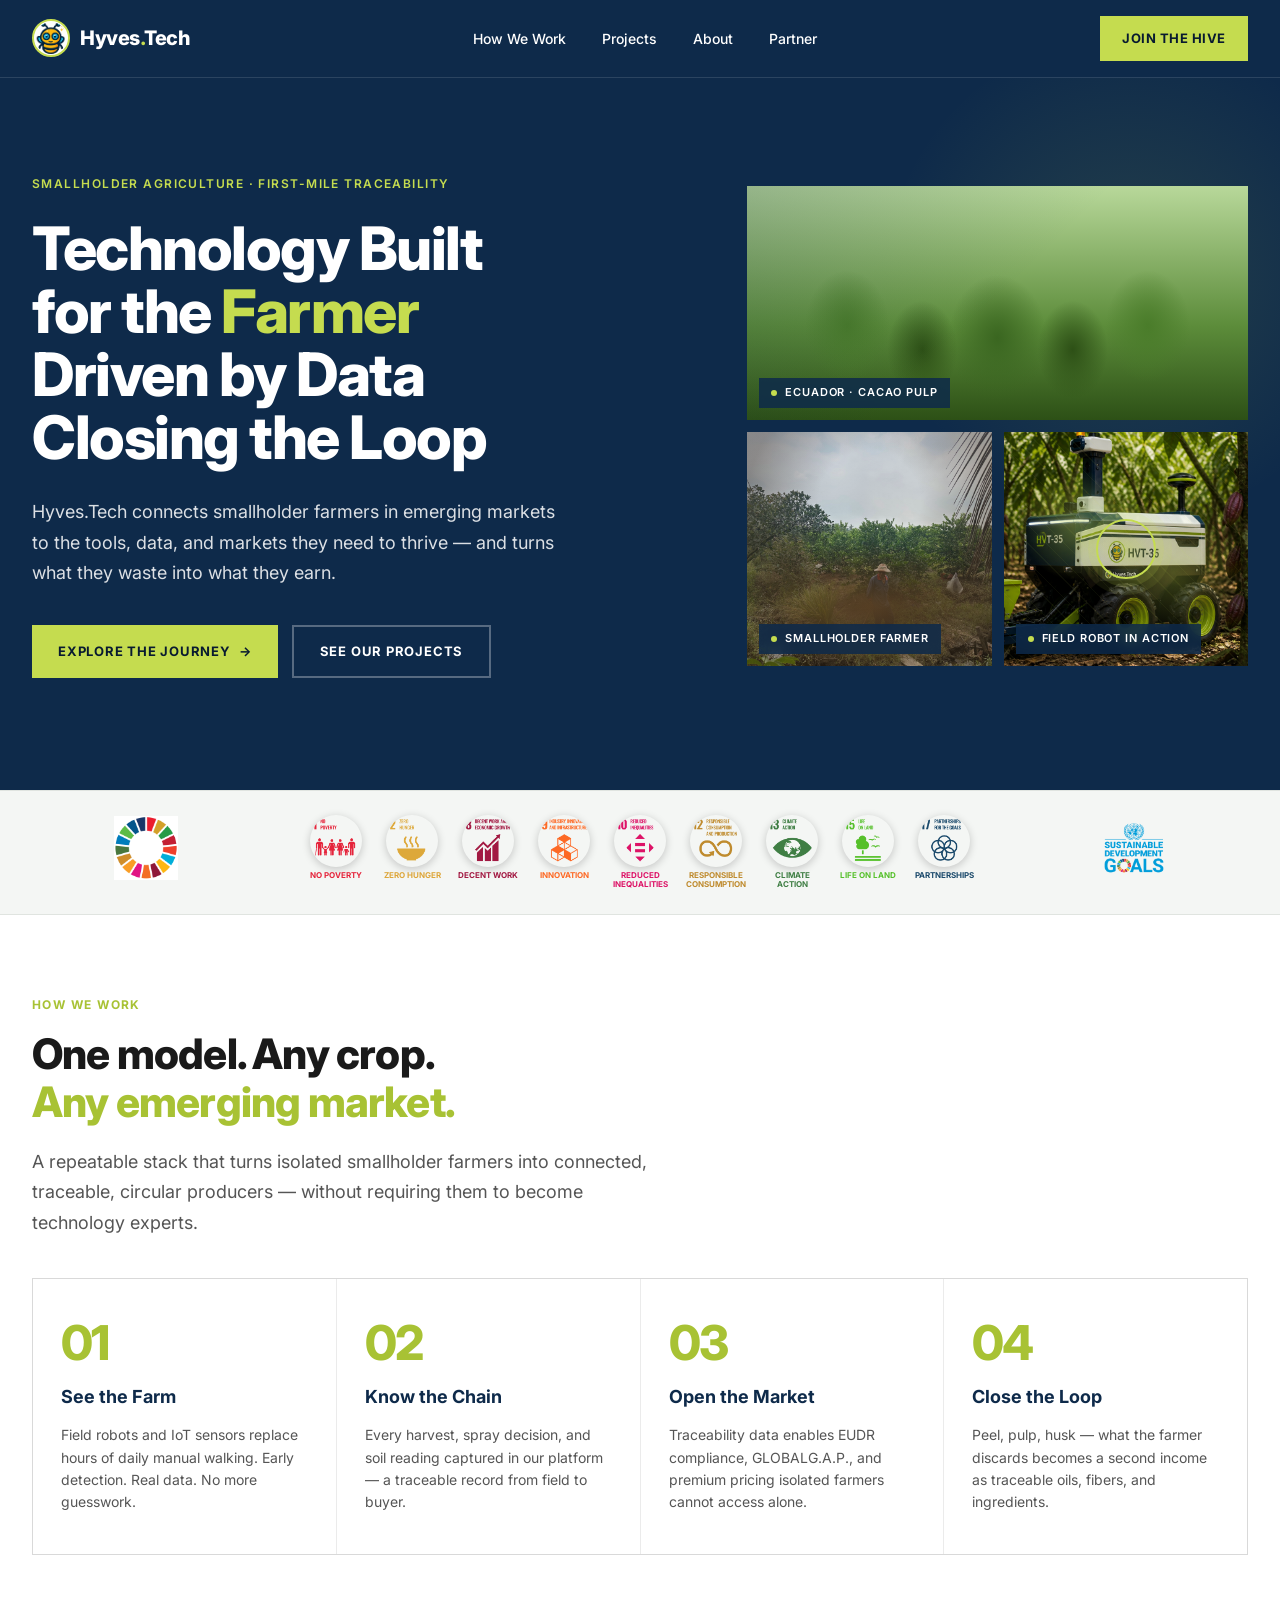
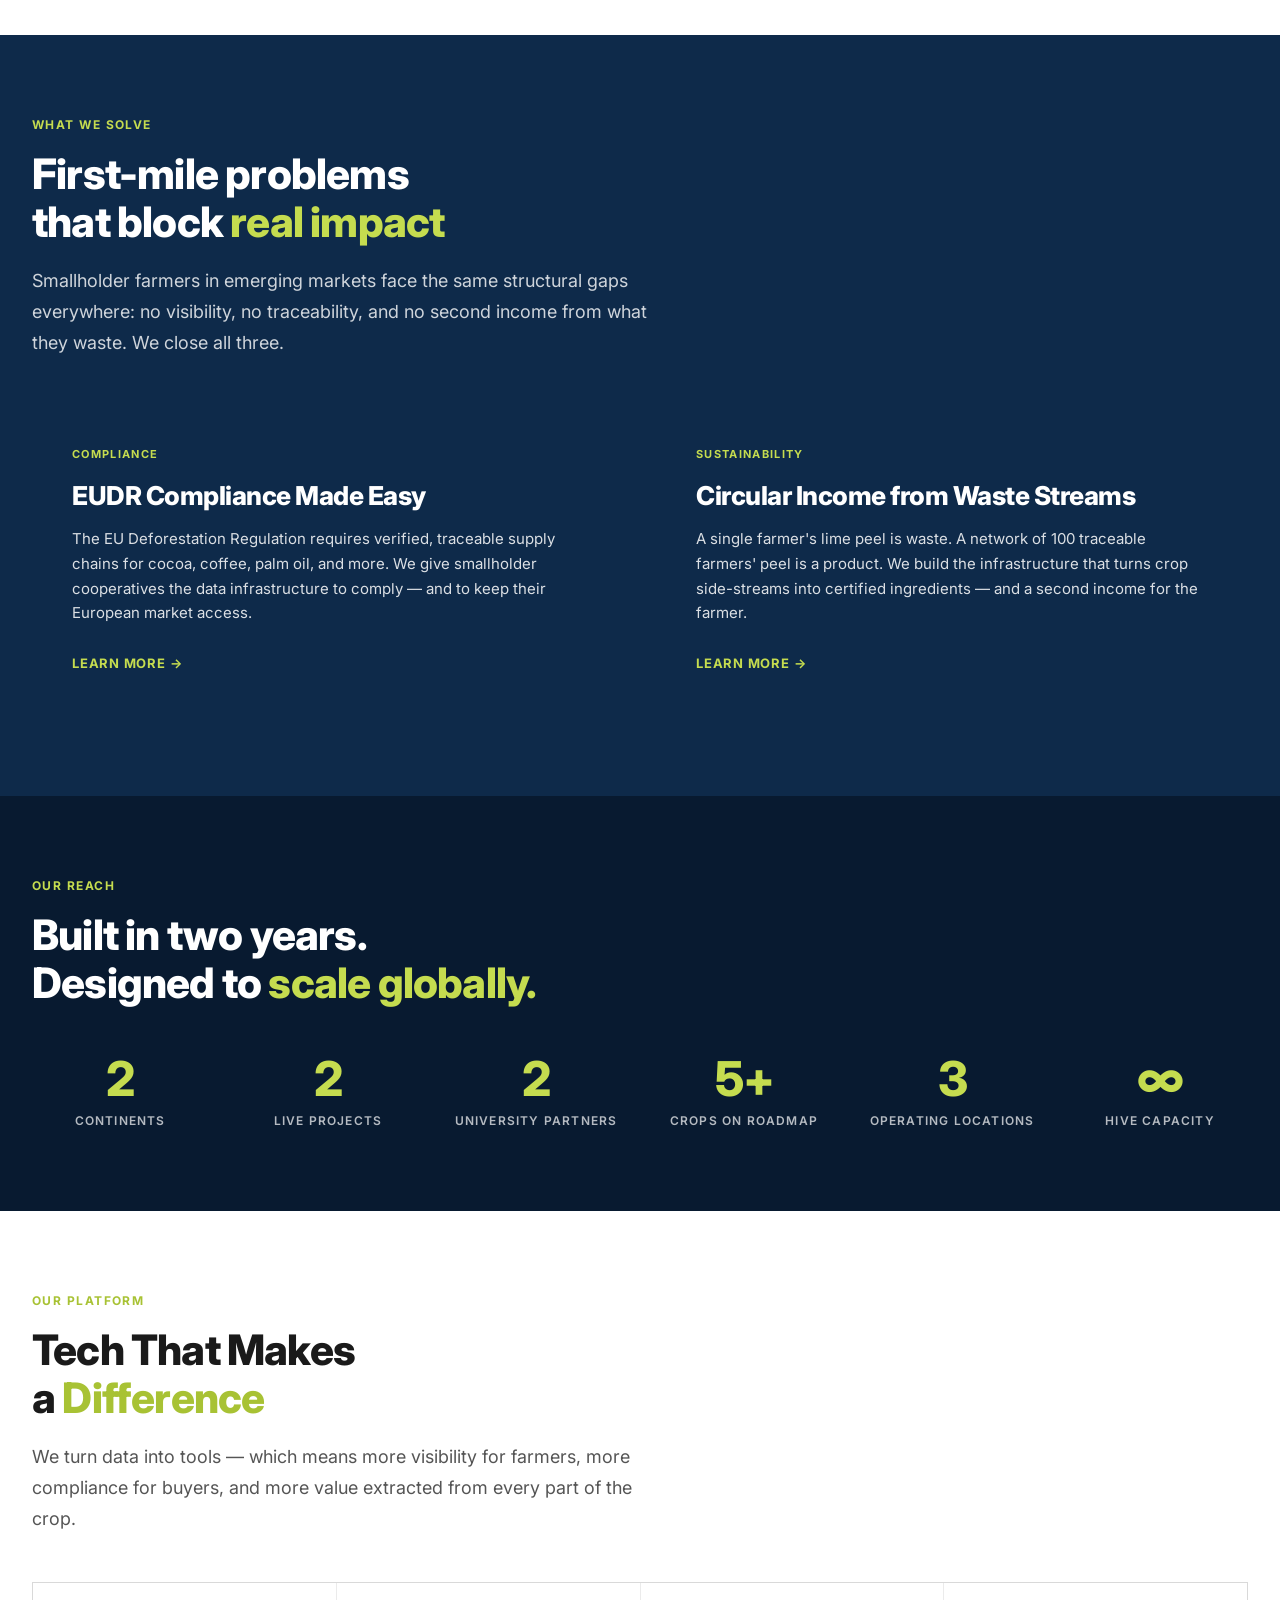
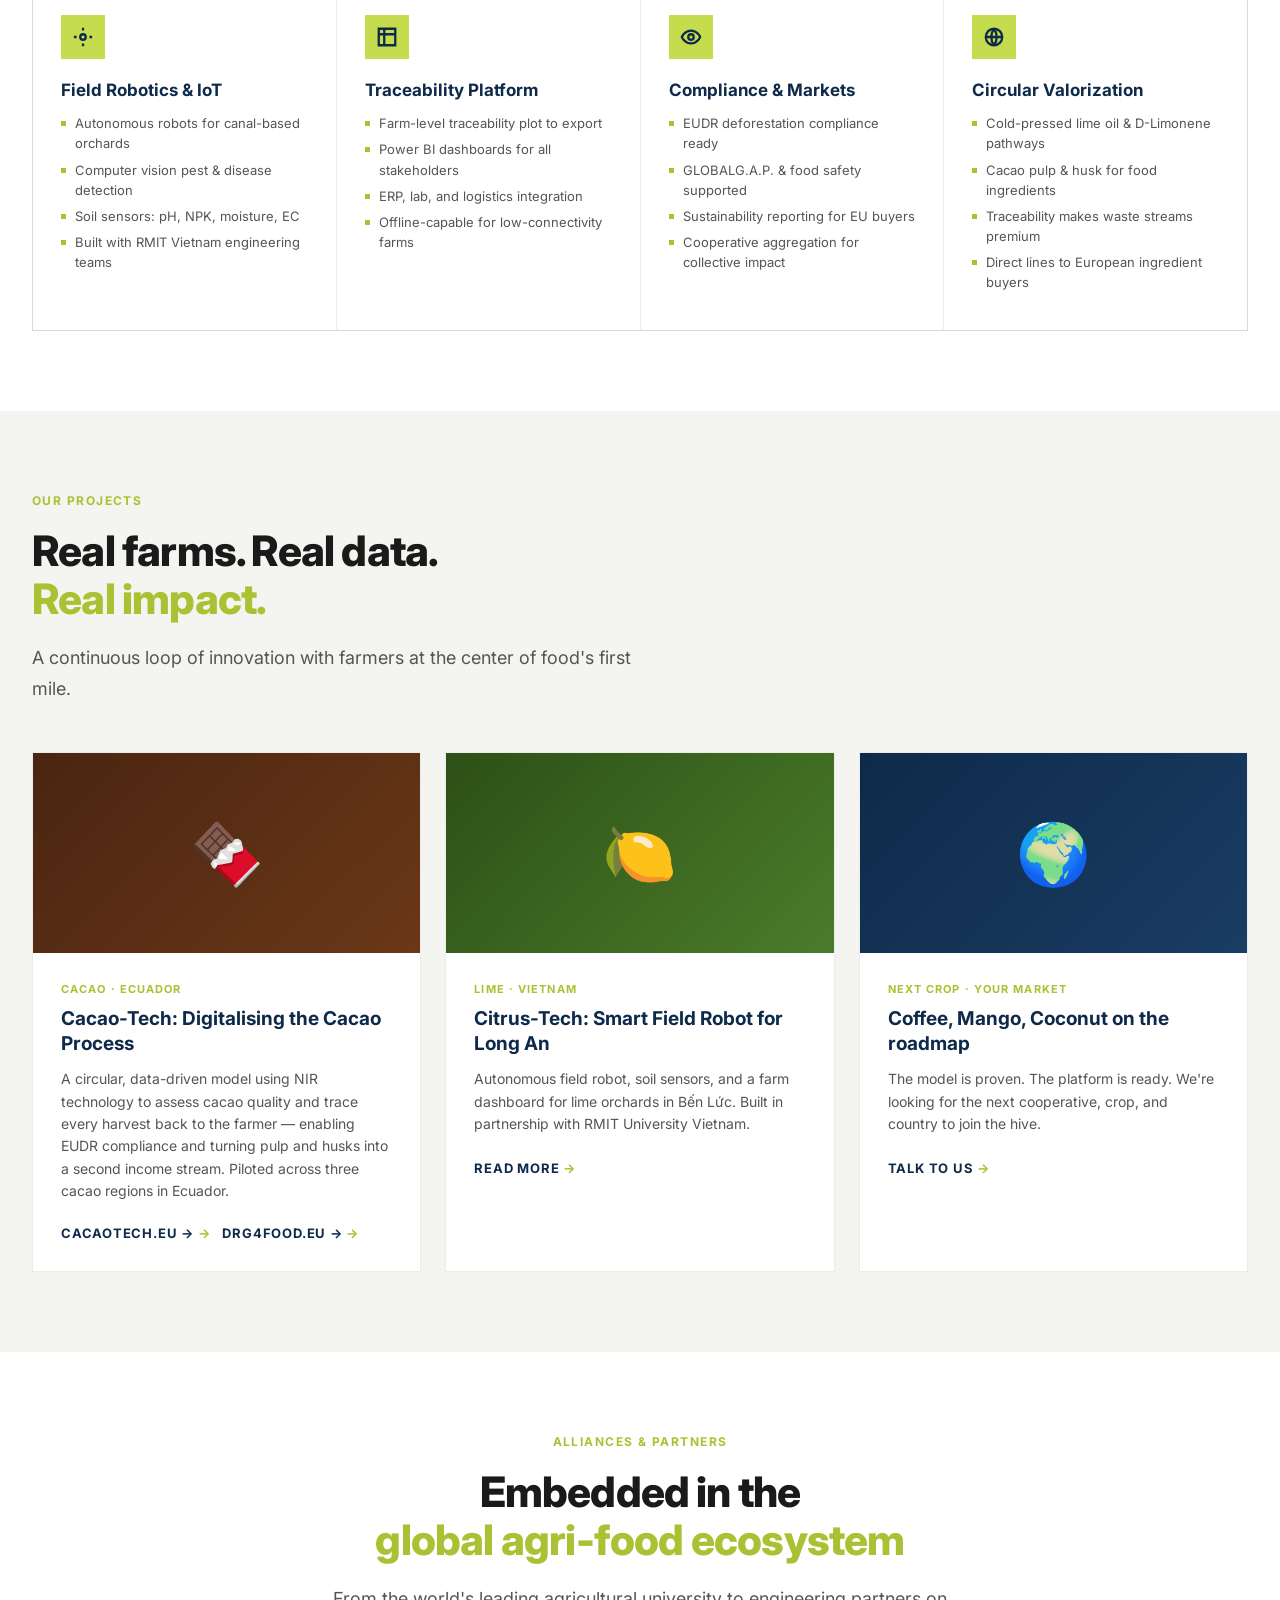
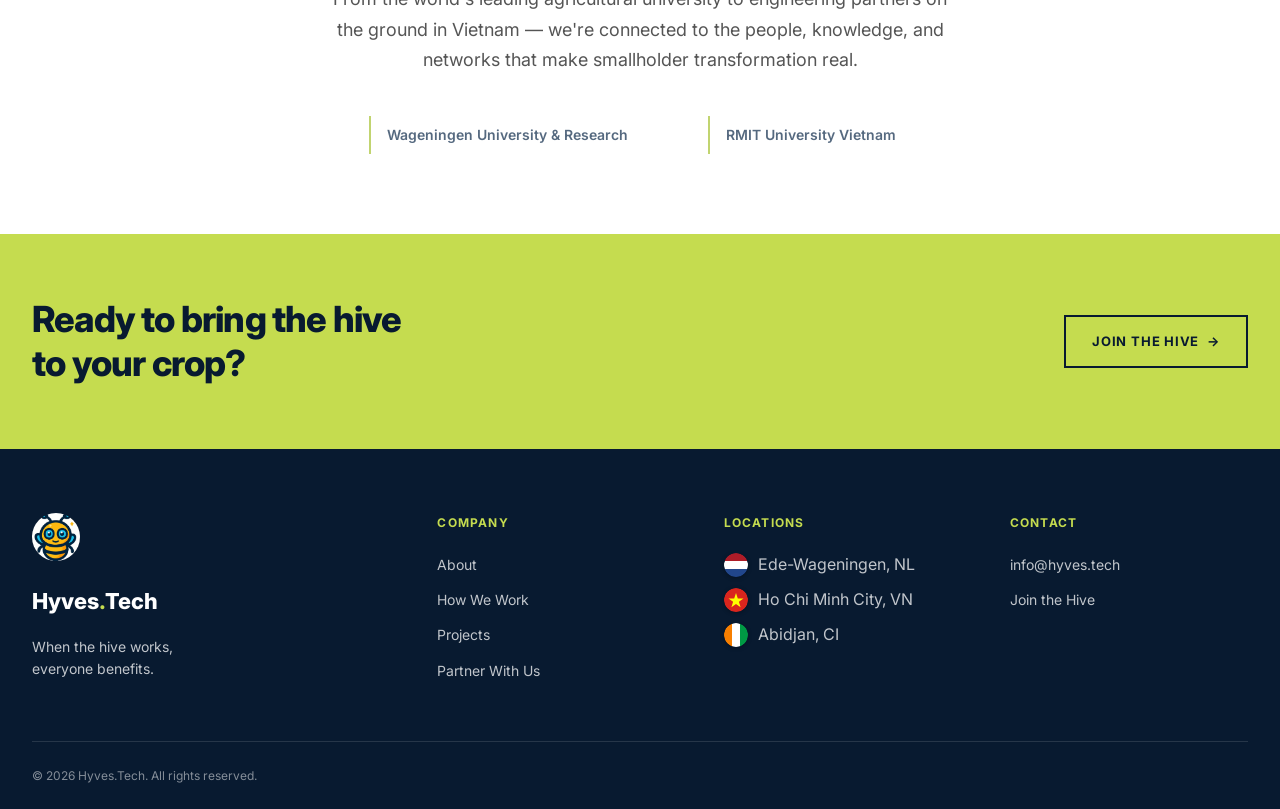
==== commit 46049cb1: "Update index.html" ====
--- a/index.html
+++ b/index.html
@@ -124,7 +124,7 @@
 
     <!-- Right: UN SDG logo -->
     <a href="https://sdgs.un.org/goals" target="_blank" style="flex-shrink:0;">
-      <img src="SSDG_logo_UN.png" alt="UN SDG logo" style="width:64px;height:64px;object-fit:contain;">
+      <img src="SDG_logo_UN.png" alt="UN SDG logo" style="width:64px;height:64px;object-fit:contain;">
     </a>
 
   </div>
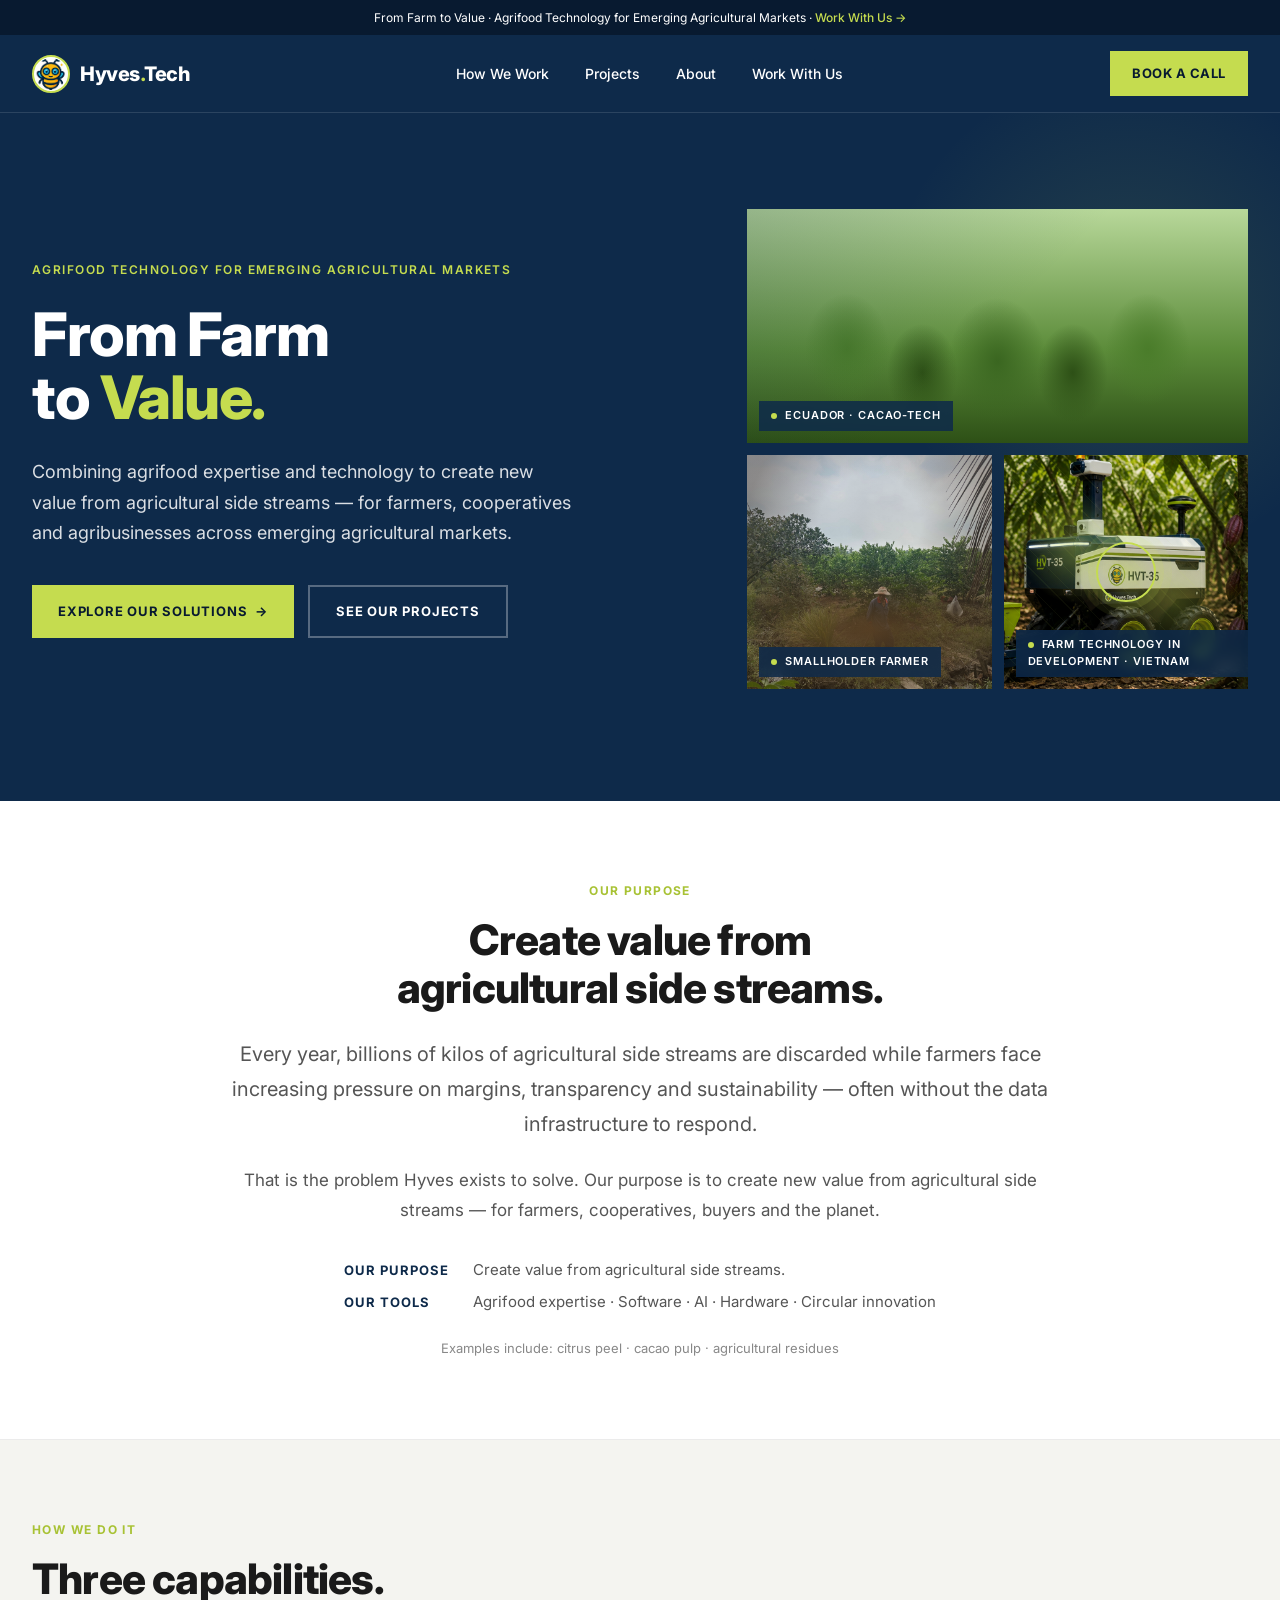
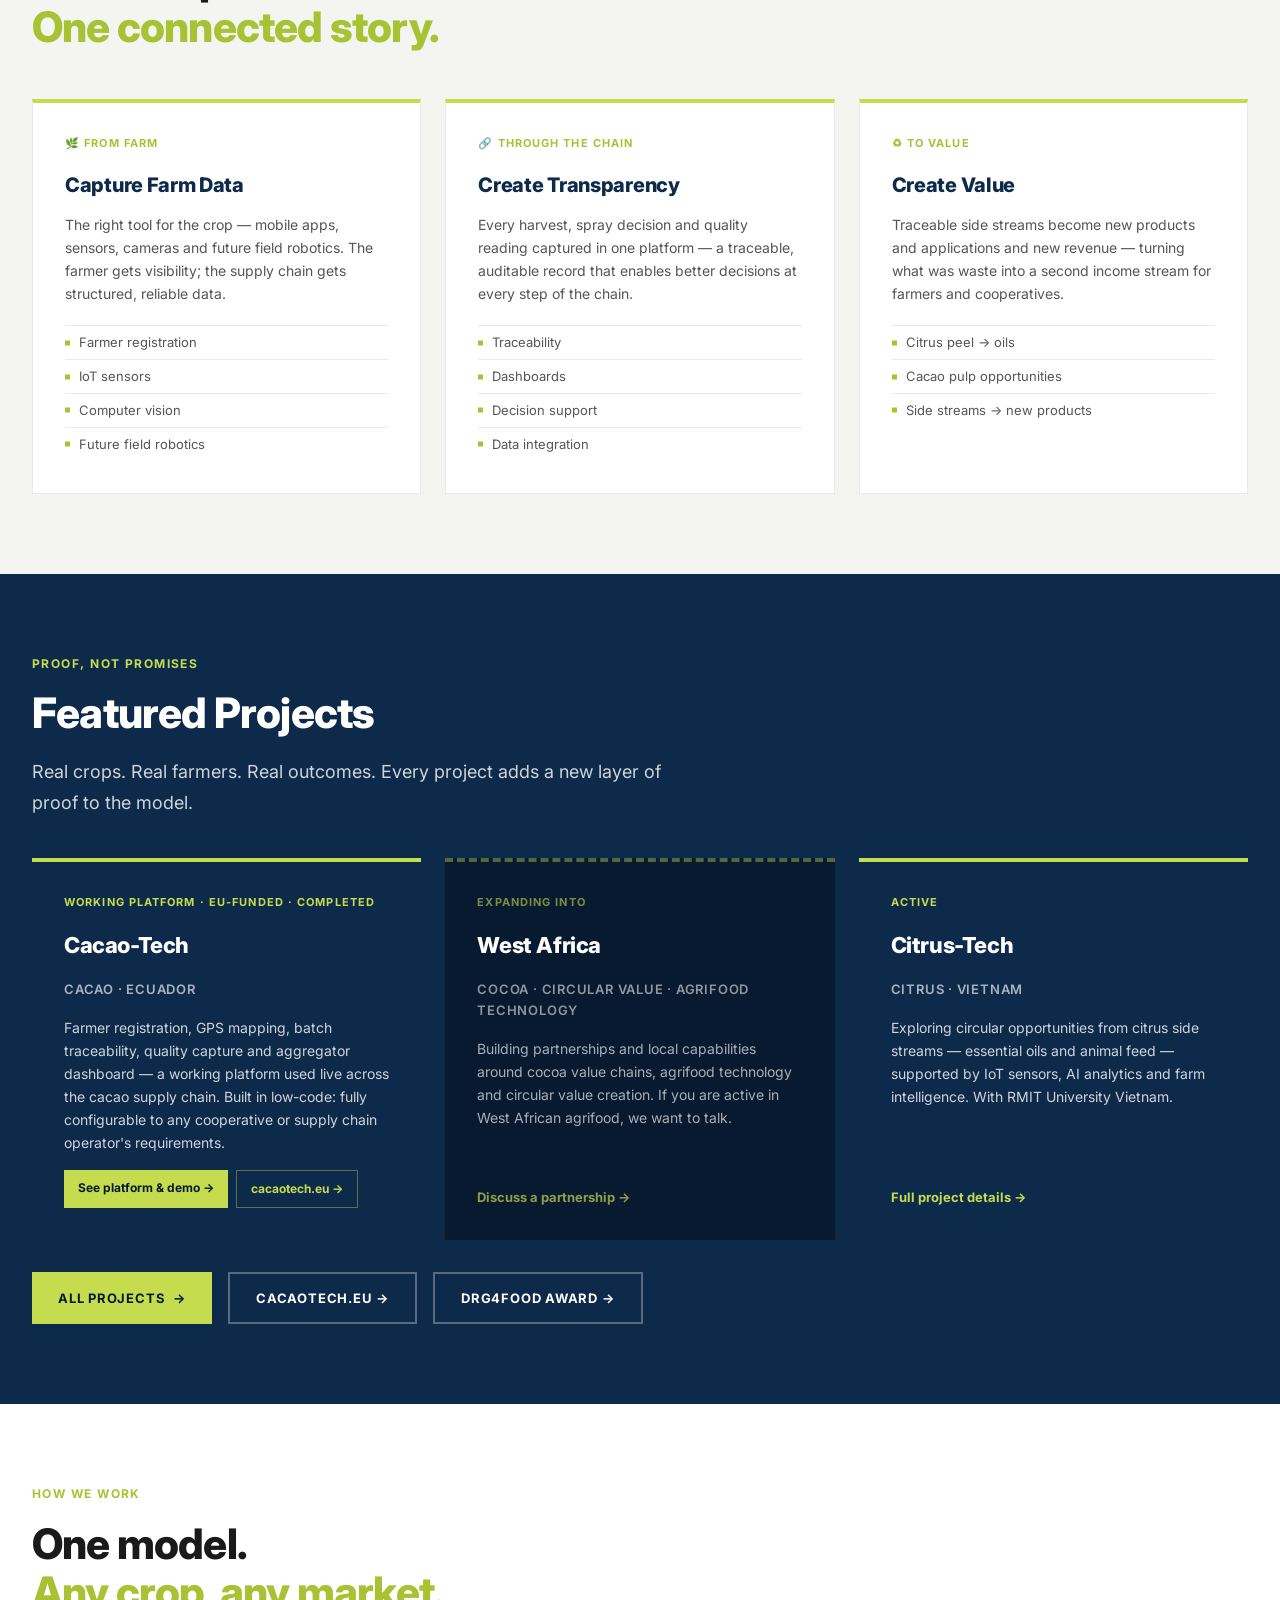
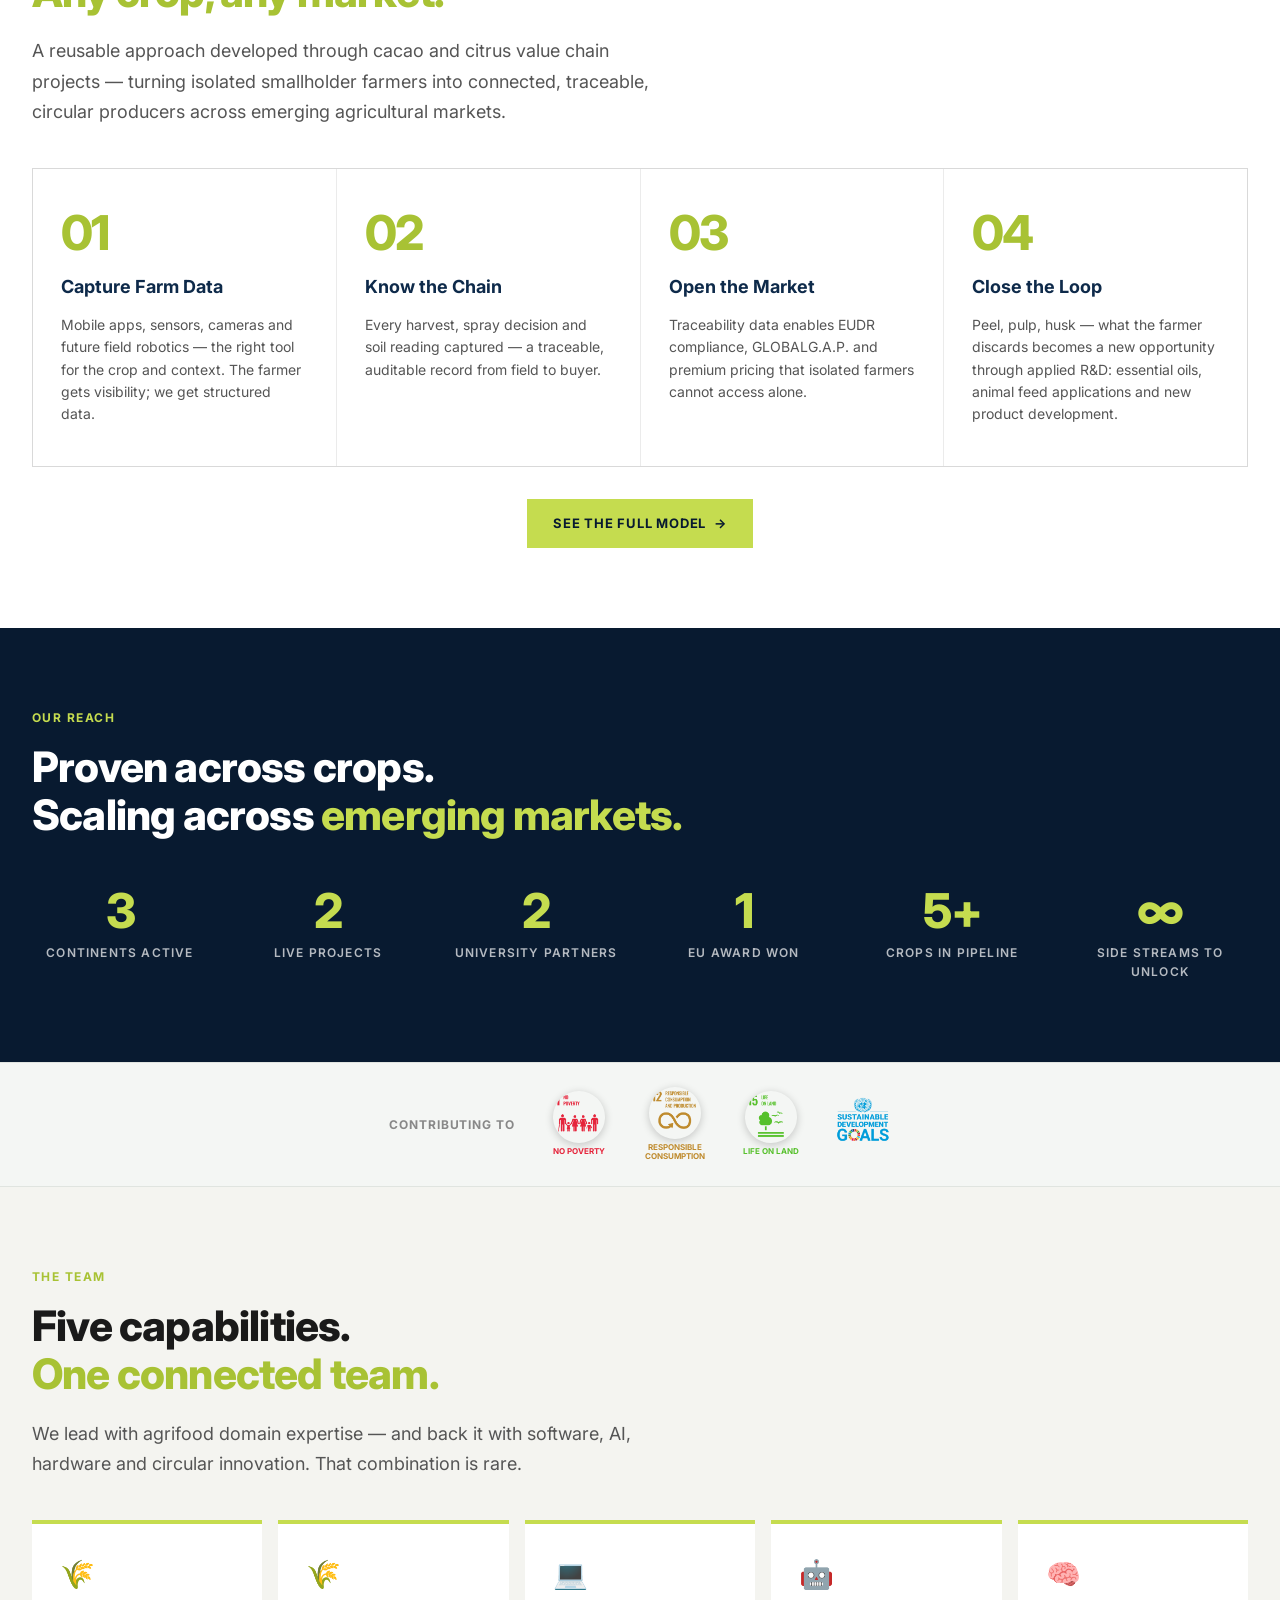
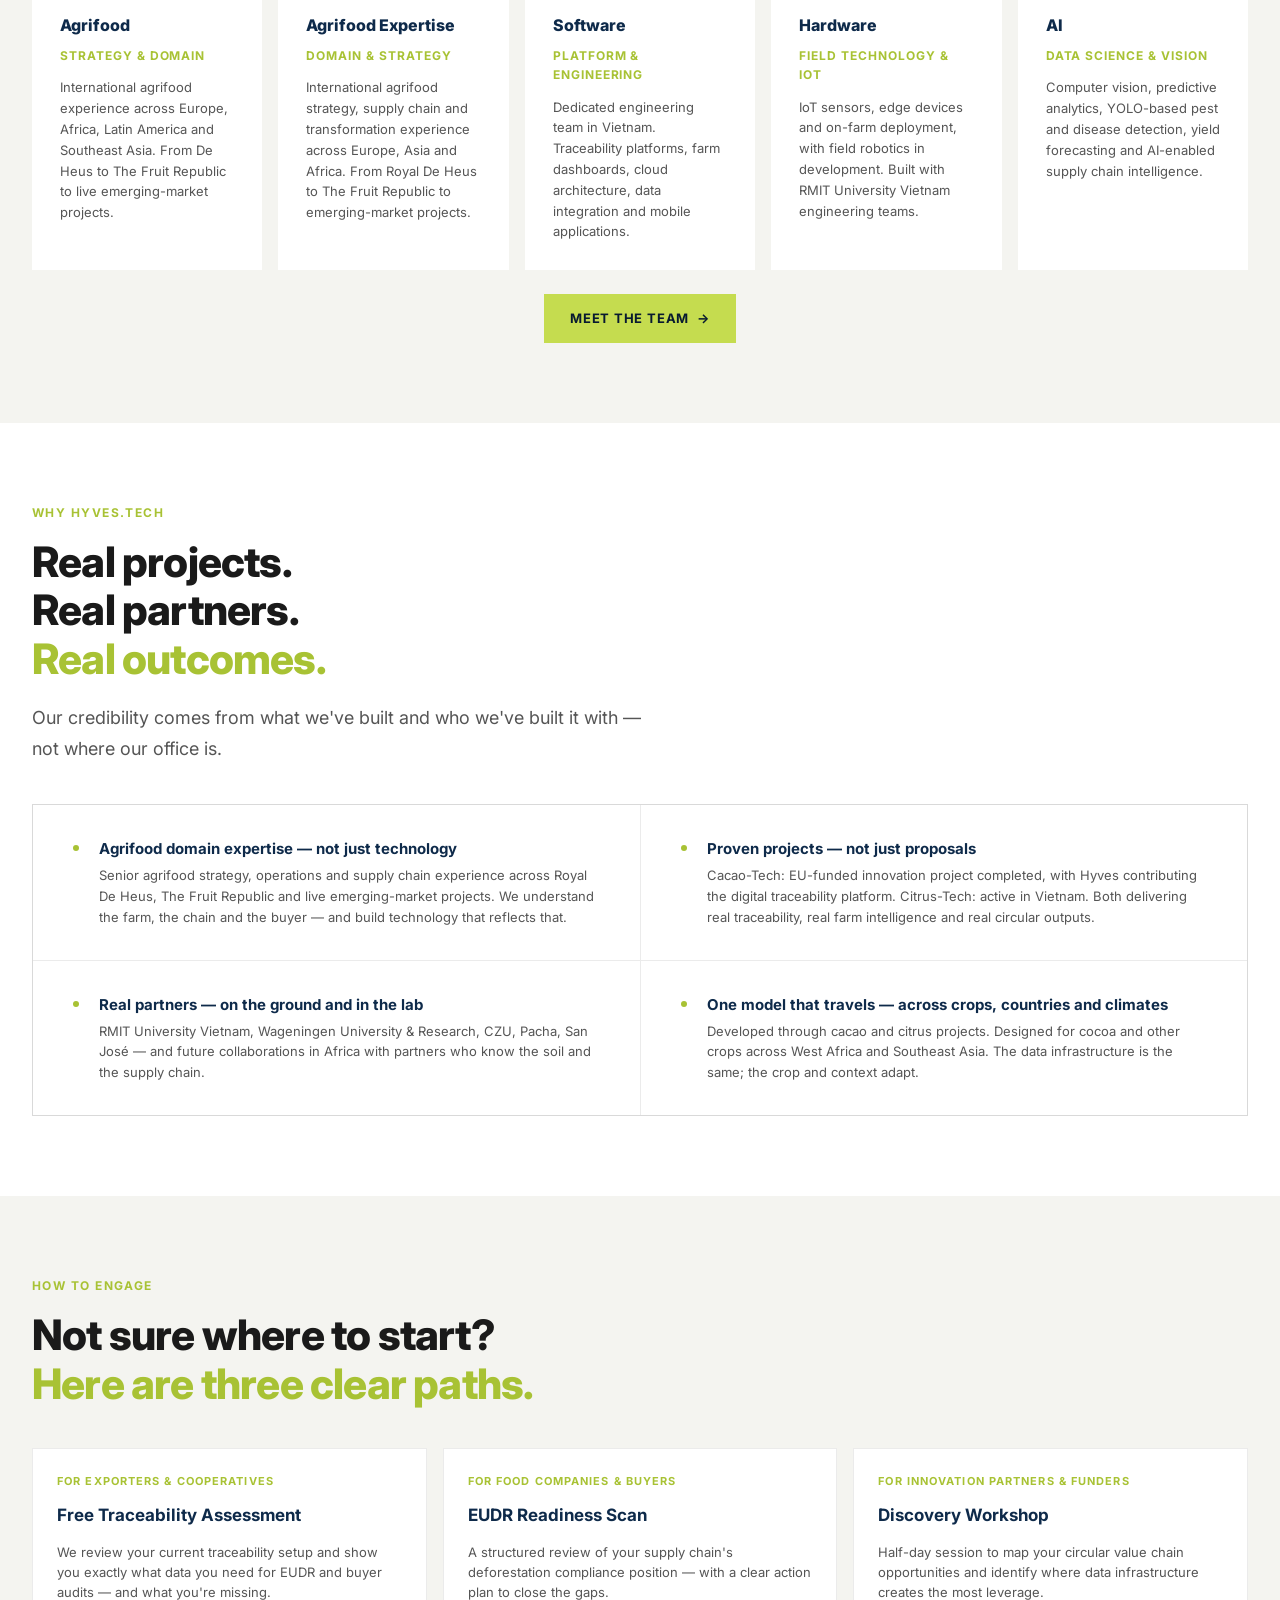
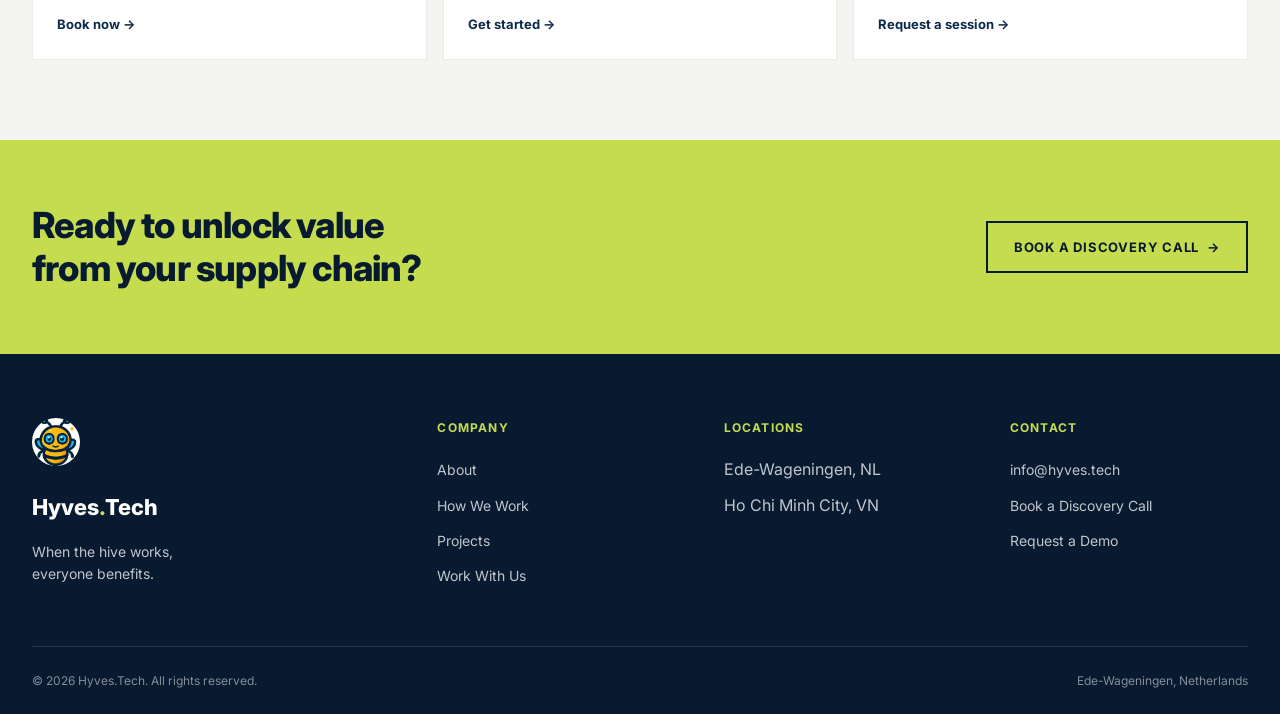
==== commit 09992c6f: "Add files via upload" ====
--- a/index.html
+++ b/index.html
@@ -3,12 +3,54 @@
 <head>
   <meta charset="UTF-8">
   <meta name="viewport" content="width=device-width, initial-scale=1.0">
-  <title>Hyves.Tech — Connecting Smallholder Farmers to the Future</title>
-  <meta name="description" content="Hyves.Tech connects smallholder farmers in emerging markets to the tools, data, and markets they need to thrive — and turns what they waste into what they earn.">
+  <title>Hyves.Tech — From Farm to Value</title>
+  <meta name="description" content="From Farm to Value — Hyves.Tech helps farmers, cooperatives and agribusinesses capture data, build transparent supply chains and unlock new value from every part of the crop.">
   <link rel="stylesheet" href="style.css">
   <link rel="icon" href="logo.jpg">
+  <style>
+    /* Award banner */
+    .award-bar {
+      background: var(--lime); color: var(--navy-deep);
+      padding: 12px 2rem; text-align: center;
+      font-size: 13px; font-weight: 700; letter-spacing: 0.03em;
+    }
+    .award-bar a { color: var(--navy-deep); text-decoration: underline; }
+
+    /* What we offer */
+    .offer-grid {
+      display: grid; grid-template-columns: repeat(3,1fr); gap: 1.5rem; margin-top: 3rem;
+    }
+    .offer-card {
+      background: #fff; border: 1px solid var(--border-dark);
+      border-top: 4px solid var(--lime); padding: 2rem;
+    }
+    .offer-num { font-size: 11px; font-weight: 700; text-transform: uppercase; letter-spacing: 0.1em; color: var(--lime-deep); margin-bottom: 1rem; }
+    .offer-title { font-size: 20px; font-weight: 800; color: var(--navy); margin-bottom: 0.75rem; letter-spacing: -0.3px; }
+    .offer-body { font-size: 14px; line-height: 1.65; color: var(--ink-mid); margin-bottom: 1.25rem; }
+    .offer-list { list-style: none; }
+    .offer-list li { font-size: 13px; color: var(--ink-mid); padding: 6px 0 6px 14px; position: relative; border-top: 1px solid var(--border-dark); }
+    .offer-list li::before { content: ''; position: absolute; left: 0; top: 50%; transform: translateY(-50%); width: 5px; height: 5px; background: var(--lime-deep); }
+
+    /* Engage CTAs */
+    .engage-grid { display: grid; grid-template-columns: repeat(3,1fr); gap: 1rem; margin-top: 2.5rem; }
+    .engage-card {
+      border: 1px solid var(--border-dark); padding: 1.5rem;
+      display: flex; flex-direction: column; gap: 0.75rem;
+    }
+    .engage-label { font-size: 11px; font-weight: 700; text-transform: uppercase; letter-spacing: 0.1em; color: var(--lime-deep); }
+    .engage-title { font-size: 17px; font-weight: 700; color: var(--navy); }
+    .engage-desc { font-size: 13px; color: var(--ink-mid); line-height: 1.55; flex: 1; }
+    .engage-link { font-size: 13px; font-weight: 700; color: var(--navy); }
+
+    @media (max-width: 800px) { .offer-grid, .engage-grid { grid-template-columns: 1fr; } }
+  </style>
 </head>
 <body>
+
+<!-- TOP BAR -->
+<div class="topbar">
+  From Farm to Value &middot; Agrifood Technology for Emerging Agricultural Markets &middot; <a href="partner.html">Work With Us &rarr;</a>
+</div>
 
 <!-- NAV -->
 <nav class="nav">
@@ -21,9 +63,9 @@
       <li><a href="how-we-work.html">How We Work</a></li>
       <li><a href="projects.html">Projects</a></li>
       <li><a href="about.html">About</a></li>
-      <li><a href="partner.html">Partner</a></li>
+      <li><a href="partner.html">Work With Us</a></li>
     </ul>
-    <a href="partner.html" class="nav-cta">Join the Hive</a>
+    <a href="partner.html" class="nav-cta">Book a Call</a>
   </div>
 </nav>
 
@@ -31,312 +73,331 @@
 <section class="hero">
   <div class="hero-inner">
     <div>
-      <div class="hero-eyebrow">Smallholder agriculture · First-mile traceability</div>
-      <h1>Technology Built<br>for the <span class="accent">Farmer</span><br>Driven by Data<br>Closing the Loop</h1>
-      <p>Hyves.Tech connects smallholder farmers in emerging markets to the tools, data, and markets they need to thrive — and turns what they waste into what they earn.</p>
+      <div class="hero-eyebrow">Agrifood Technology for Emerging Agricultural Markets</div>
+      <h1>From Farm<br>to <span class="accent">Value.</span></h1>
+      <p>Combining agrifood expertise and technology to create new value from agricultural side streams — for farmers, cooperatives and agribusinesses across emerging agricultural markets.</p>
       <div class="hero-actions">
-        <a href="how-we-work.html" class="btn btn-primary btn-arrow">Explore the Journey</a>
+        <a href="how-we-work.html" class="btn btn-primary btn-arrow">Explore Our Solutions</a>
         <a href="projects.html" class="btn btn-outline-light">See Our Projects</a>
       </div>
     </div>
     <div class="hero-visual">
-      <!-- VAK 1 — Groot — Cacao pulp video -->
       <div class="hero-photo hero-photo-1 photo-orchard" style="overflow:hidden; padding:0; position:relative;">
         <video autoplay loop muted playsinline style="width:100%; height:100%; object-fit:cover; display:block;">
           <source src="EC - Cacao pulp.MOV" type="video/mp4">
+          <source src="EC - Cacao pulp.MOV" type="video/quicktime">
         </video>
-        <span class="hero-photo-tag" style="position:absolute; bottom:12px; left:12px;"><span class="lime-dot"></span>Ecuador · Cacao Pulp</span>
-      </div>
-      <!-- VAK 2 — Klein links — Farmer foto -->
+        <span class="hero-photo-tag" style="position:absolute; bottom:12px; left:12px;"><span class="lime-dot"></span>Ecuador &middot; Cacao-Tech</span>
+      </div>
       <div class="hero-photo hero-photo-2 photo-farmer" style="overflow:hidden; padding:0; position:relative;">
         <img src="farm1.jpg" alt="Smallholder farmer" style="width:100%; height:100%; object-fit:cover; display:block;">
         <span class="hero-photo-tag" style="position:absolute; bottom:12px; left:12px;"><span class="lime-dot"></span>Smallholder farmer</span>
       </div>
-      <!-- VAK 3 — Klein rechts — Field robot -->
       <div class="hero-photo hero-photo-3 photo-tech" style="overflow:hidden; padding:0; position:relative;">
-        <img src="Farm Robot.png" alt="Field robot in action" style="width:100%; height:100%; object-fit:cover; display:block;">
-        <span class="hero-photo-tag" style="position:absolute; bottom:12px; left:12px;"><span class="lime-dot"></span>Field robot in action</span>
-      </div>
-    </div>
-  </div>
-</section>
-
-
-
-<!-- SDG STRIP -->
-<div style="background:#f4f6f4; padding:24px 0; border-top:1px solid #e0e4e0; border-bottom:1px solid #e0e4e0;">
-  <div style="max-width:1100px; margin:0 auto; padding:0 24px; display:flex; align-items:center; gap:20px;">
-
-    <!-- Left: SDG Wheel -->
-    <a href="https://sdgs.un.org/goals" target="_blank" style="flex-shrink:0;">
-      <img src="SDG_logo_Wheel.png" alt="SDG Wheel" style="width:64px;height:64px;object-fit:contain;">
-    </a>
-
-    <!-- Center: SDG icons -->
-    <div style="flex:1; display:flex; gap:12px; flex-wrap:wrap; justify-content:center; align-items:flex-start;">
-
-      <a href="https://sdgs.un.org/goals/goal1" target="_blank" style="text-decoration:none; display:flex; flex-direction:column; align-items:center; gap:4px; width:64px;">
-        <img src="sdg1.png" style="width:52px;height:52px;border-radius:50%;object-fit:cover;box-shadow:0 2px 8px rgba(0,0,0,0.2);" alt="SDG 1">
-        <span style="font-size:8px;font-weight:700;color:#e5243b;text-align:center;line-height:1.2;">NO POVERTY</span>
-      </a>
-
-      <a href="https://sdgs.un.org/goals/goal2" target="_blank" style="text-decoration:none; display:flex; flex-direction:column; align-items:center; gap:4px; width:64px;">
-        <img src="sdg2.png" style="width:52px;height:52px;border-radius:50%;object-fit:cover;box-shadow:0 2px 8px rgba(0,0,0,0.2);" alt="SDG 2">
-        <span style="font-size:8px;font-weight:700;color:#dda63a;text-align:center;line-height:1.2;">ZERO HUNGER</span>
-      </a>
-
-      <a href="https://sdgs.un.org/goals/goal8" target="_blank" style="text-decoration:none; display:flex; flex-direction:column; align-items:center; gap:4px; width:64px;">
-        <img src="sdg8.png" style="width:52px;height:52px;border-radius:50%;object-fit:cover;box-shadow:0 2px 8px rgba(0,0,0,0.2);" alt="SDG 8">
-        <span style="font-size:8px;font-weight:700;color:#a21942;text-align:center;line-height:1.2;">DECENT WORK</span>
-      </a>
-
-      <a href="https://sdgs.un.org/goals/goal9" target="_blank" style="text-decoration:none; display:flex; flex-direction:column; align-items:center; gap:4px; width:64px;">
-        <img src="sdg9.png" style="width:52px;height:52px;border-radius:50%;object-fit:cover;box-shadow:0 2px 8px rgba(0,0,0,0.2);" alt="SDG 9">
-        <span style="font-size:8px;font-weight:700;color:#fd6925;text-align:center;line-height:1.2;">INNOVATION</span>
-      </a>
-
-      <a href="https://sdgs.un.org/goals/goal10" target="_blank" style="text-decoration:none; display:flex; flex-direction:column; align-items:center; gap:4px; width:64px;">
-        <img src="sdg10.png" style="width:52px;height:52px;border-radius:50%;object-fit:cover;box-shadow:0 2px 8px rgba(0,0,0,0.2);" alt="SDG 10">
-        <span style="font-size:8px;font-weight:700;color:#dd1367;text-align:center;line-height:1.2;">REDUCED INEQUALITIES</span>
-      </a>
-
-      <a href="https://sdgs.un.org/goals/goal12" target="_blank" style="text-decoration:none; display:flex; flex-direction:column; align-items:center; gap:4px; width:64px;">
-        <img src="sdg12.png" style="width:52px;height:52px;border-radius:50%;object-fit:cover;box-shadow:0 2px 8px rgba(0,0,0,0.2);" alt="SDG 12">
-        <span style="font-size:8px;font-weight:700;color:#bf8b2e;text-align:center;line-height:1.2;">RESPONSIBLE CONSUMPTION</span>
-      </a>
-
-      <a href="https://sdgs.un.org/goals/goal13" target="_blank" style="text-decoration:none; display:flex; flex-direction:column; align-items:center; gap:4px; width:64px;">
-        <img src="sdg13.png" style="width:52px;height:52px;border-radius:50%;object-fit:cover;box-shadow:0 2px 8px rgba(0,0,0,0.2);" alt="SDG 13">
-        <span style="font-size:8px;font-weight:700;color:#3f7e44;text-align:center;line-height:1.2;">CLIMATE ACTION</span>
-      </a>
-
-      <a href="https://sdgs.un.org/goals/goal15" target="_blank" style="text-decoration:none; display:flex; flex-direction:column; align-items:center; gap:4px; width:64px;">
-        <img src="sdg15.png" style="width:52px;height:52px;border-radius:50%;object-fit:cover;box-shadow:0 2px 8px rgba(0,0,0,0.2);" alt="SDG 15">
-        <span style="font-size:8px;font-weight:700;color:#56c02b;text-align:center;line-height:1.2;">LIFE ON LAND</span>
-      </a>
-
-      <a href="https://sdgs.un.org/goals/goal17" target="_blank" style="text-decoration:none; display:flex; flex-direction:column; align-items:center; gap:4px; width:64px;">
-        <img src="sdg17.png" style="width:52px;height:52px;border-radius:50%;object-fit:cover;box-shadow:0 2px 8px rgba(0,0,0,0.2);" alt="SDG 17">
-        <span style="font-size:8px;font-weight:700;color:#19486a;text-align:center;line-height:1.2;">PARTNERSHIPS</span>
-      </a>
-
-    </div>
-
-    <!-- Right: UN SDG logo -->
-    <a href="https://sdgs.un.org/goals" target="_blank" style="flex-shrink:0;">
-      <img src="SDG_logo_UN.png" alt="UN SDG logo" style="width:64px;height:64px;object-fit:contain;">
-    </a>
-
-  </div>
-</div>
-
-
-<!-- JOURNEY -->
+        <img src="Farm Robot.png" alt="Farm technology" style="width:100%; height:100%; object-fit:cover; display:block;">
+        <span class="hero-photo-tag" style="position:absolute; bottom:12px; left:12px;"><span class="lime-dot"></span>Farm technology in development &middot; Vietnam</span>
+      </div>
+    </div>
+  </div>
+</section>
+
+<!-- WHY HYVES EXISTS -->
+<section style="background:#fff; padding:5rem 2rem; border-bottom:1px solid var(--border-dark);">
+  <div style="max-width:860px; margin:0 auto; text-align:center;">
+    <span class="eyebrow">Our Purpose</span>
+    <h2 class="section-title" style="margin-bottom:1.5rem;">Create value from<br>agricultural side streams.</h2>
+    <p style="font-size:20px; line-height:1.75; color:var(--ink-mid); margin-bottom:1.5rem;">Every year, billions of kilos of agricultural side streams are discarded while farmers face increasing pressure on margins, transparency and sustainability &mdash; often without the data infrastructure to respond.</p>
+    <p style="font-size:17px; line-height:1.75; color:var(--ink-mid); margin-bottom:2rem;">That is the problem Hyves exists to solve. Our purpose is to create new value from agricultural side streams &mdash; for farmers, cooperatives, buyers and the planet.</p>
+    <div style="display:inline-grid; grid-template-columns:auto 1fr; gap:0.5rem 1.5rem; text-align:left; margin:0 auto 1.5rem;">
+      <div style="font-size:13px; font-weight:700; color:var(--navy); text-transform:uppercase; letter-spacing:0.08em; padding-top:0.15rem;">Our purpose</div>
+      <div style="font-size:15px; color:var(--ink-mid);">Create value from agricultural side streams.</div>
+      <div style="font-size:13px; font-weight:700; color:var(--navy); text-transform:uppercase; letter-spacing:0.08em; padding-top:0.15rem; white-space:nowrap;">Our tools</div>
+      <div style="font-size:15px; color:var(--ink-mid);">Agrifood expertise &middot; Software &middot; AI &middot; Hardware &middot; Circular innovation</div>
+    </div>
+    <div style="font-size:13px; color:var(--ink-light); text-align:center;">Examples include: citrus peel &middot; cacao pulp &middot; agricultural residues</div>
+  </div>
+</section>
+
+<!-- THREE PILLARS -->
+<section style="background: var(--gray-bg);">
+  <div class="section-inner">
+    <span class="eyebrow">How We Do It</span>
+    <h2 class="section-title">Three capabilities.<br><span class="accent">One connected story.</span></h2>
+    <div class="offer-grid">
+      <div class="offer-card">
+        <div class="offer-num">&#127807; From Farm</div>
+        <div class="offer-title">Capture Farm Data</div>
+        <div class="offer-body">The right tool for the crop &mdash; mobile apps, sensors, cameras and future field robotics. The farmer gets visibility; the supply chain gets structured, reliable data.</div>
+        <ul class="offer-list">
+          <li>Farmer registration</li>
+          <li>IoT sensors</li>
+          <li>Computer vision</li>
+          <li>Future field robotics</li>
+        </ul>
+      </div>
+      <div class="offer-card">
+        <div class="offer-num">&#128279; Through the Chain</div>
+        <div class="offer-title">Create Transparency</div>
+        <div class="offer-body">Every harvest, spray decision and quality reading captured in one platform &mdash; a traceable, auditable record that enables better decisions at every step of the chain.</div>
+        <ul class="offer-list">
+          <li>Traceability</li>
+          <li>Dashboards</li>
+          <li>Decision support</li>
+          <li>Data integration</li>
+        </ul>
+      </div>
+      <div class="offer-card">
+        <div class="offer-num">&#9851; To Value</div>
+        <div class="offer-title">Create Value</div>
+        <div class="offer-body">Traceable side streams become new products and applications and new revenue &mdash; turning what was waste into a second income stream for farmers and cooperatives.</div>
+        <ul class="offer-list">
+          <li>Citrus peel &rarr; oils</li>
+          <li>Cacao pulp opportunities</li>
+          <li>Side streams &rarr; new products</li>
+        </ul>
+      </div>
+    </div>
+  </div>
+</section>
+
+<!-- PROOF — Featured Projects -->
+<section class="dark">
+  <div class="section-inner">
+    <span class="eyebrow light">Proof, Not Promises</span>
+    <h2 class="section-title" style="color:#fff;">Featured Projects</h2>
+    <p class="section-lead" style="color:rgba(255,255,255,0.8);">Real crops. Real farmers. Real outcomes. Every project adds a new layer of proof to the model.</p>
+
+    <div style="display:grid; grid-template-columns:1fr 1fr 1fr; gap:1.5rem; margin-top:2.5rem;">
+      <!-- Cacao-Tech -->
+      <div style="background:var(--navy); border-top:4px solid var(--lime); padding:2rem; display:flex; flex-direction:column; gap:1rem;">
+        <div style="font-size:11px; font-weight:700; text-transform:uppercase; letter-spacing:0.1em; color:var(--lime);">Working Platform · EU-funded · Completed</div>
+        <div style="font-size:22px; font-weight:800; color:#fff; letter-spacing:-0.4px;">Cacao-Tech</div>
+        <div style="font-size:13px; color:rgba(255,255,255,0.65); font-weight:600; text-transform:uppercase; letter-spacing:0.06em;">Cacao · Ecuador</div>
+        <div style="font-size:14px; color:rgba(255,255,255,0.8); line-height:1.65; flex:1;">Farmer registration, GPS mapping, batch traceability, quality capture and aggregator dashboard — a working platform used live across the cacao supply chain. Built in low-code: fully configurable to any cooperative or supply chain operator's requirements.</div>
+        <div style="display:flex; gap:8px; flex-wrap:wrap;">
+          <a href="projects.html" style="font-size:12px; font-weight:700; color:var(--navy-deep); background:var(--lime); padding:8px 14px; text-decoration:none;">See platform &amp; demo →</a>
+          <a href="https://www.cacaotech.eu/" target="_blank" style="font-size:12px; font-weight:700; color:var(--lime); border:1px solid rgba(197,220,79,0.4); padding:8px 14px; text-decoration:none;">cacaotech.eu →</a>
+        </div>
+      </div>
+      <!-- West Africa — moved up to signal strategic direction -->
+      <div style="background:var(--navy-deep); border-top:4px dashed rgba(197,220,79,0.4); padding:2rem; display:flex; flex-direction:column; gap:1rem;">
+        <div style="font-size:11px; font-weight:700; text-transform:uppercase; letter-spacing:0.1em; color:rgba(197,220,79,0.6);">Expanding into</div>
+        <div style="font-size:22px; font-weight:800; color:#fff; letter-spacing:-0.4px;">West Africa</div>
+        <div style="font-size:13px; color:rgba(255,255,255,0.55); font-weight:600; text-transform:uppercase; letter-spacing:0.06em;">Cocoa · Circular Value · Agrifood Technology</div>
+        <div style="font-size:14px; color:rgba(255,255,255,0.65); line-height:1.65; flex:1;">Building partnerships and local capabilities around cocoa value chains, agrifood technology and circular value creation. If you are active in West African agrifood, we want to talk.</div>
+        <a href="partner.html" style="font-size:13px; font-weight:700; color:rgba(197,220,79,0.7);">Discuss a partnership →</a>
+      </div>
+      <!-- Citrus-Tech -->
+      <div style="background:var(--navy); border-top:4px solid var(--lime); padding:2rem; display:flex; flex-direction:column; gap:1rem;">
+        <div style="font-size:11px; font-weight:700; text-transform:uppercase; letter-spacing:0.1em; color:var(--lime);">Active</div>
+        <div style="font-size:22px; font-weight:800; color:#fff; letter-spacing:-0.4px;">Citrus-Tech</div>
+        <div style="font-size:13px; color:rgba(255,255,255,0.65); font-weight:600; text-transform:uppercase; letter-spacing:0.06em;">Citrus · Vietnam</div>
+        <div style="font-size:14px; color:rgba(255,255,255,0.8); line-height:1.65; flex:1;">Exploring circular opportunities from citrus side streams — essential oils and animal feed — supported by IoT sensors, AI analytics and farm intelligence. With RMIT University Vietnam.</div>
+        <a href="projects.html" style="font-size:13px; font-weight:700; color:var(--lime);">Full project details →</a>
+      </div>
+    </div>
+
+    <div style="margin-top:2rem; display:flex; gap:1rem; flex-wrap:wrap;">
+      <a href="projects.html" class="btn btn-primary btn-arrow">All projects</a>
+      <a href="https://www.cacaotech.eu/" target="_blank" class="btn btn-outline-light">cacaotech.eu →</a>
+      <a href="https://drg4food.eu/meet-the-winners-cacao-tech/" target="_blank" class="btn btn-outline-light">DRG4Food award →</a>
+    </div>
+  </div>
+</section>
+
+<!-- HOW WE WORK — abbreviated -->
 <section>
   <div class="section-inner">
     <span class="eyebrow">How We Work</span>
-    <h2 class="section-title">One model. Any crop.<br><span class="accent">Any emerging market.</span></h2>
-    <p class="section-lead">A repeatable stack that turns isolated smallholder farmers into connected, traceable, circular producers — without requiring them to become technology experts.</p>
+    <h2 class="section-title">One model.<br><span class="accent">Any crop, any market.</span></h2>
+    <p class="section-lead">A reusable approach developed through cacao and citrus value chain projects — turning isolated smallholder farmers into connected, traceable, circular producers across emerging agricultural markets.</p>
 
     <div class="journey-grid">
       <div class="journey-cell">
         <div class="journey-num">01</div>
-        <div class="journey-title">See the Farm</div>
-        <div class="journey-body">Field robots and IoT sensors replace hours of daily manual walking. Early detection. Real data. No more guesswork.</div>
+        <div class="journey-title">Capture Farm Data</div>
+        <div class="journey-body">Mobile apps, sensors, cameras and future field robotics — the right tool for the crop and context. The farmer gets visibility; we get structured data.</div>
       </div>
       <div class="journey-cell">
         <div class="journey-num">02</div>
         <div class="journey-title">Know the Chain</div>
-        <div class="journey-body">Every harvest, spray decision, and soil reading captured in our platform — a traceable record from field to buyer.</div>
+        <div class="journey-body">Every harvest, spray decision and soil reading captured — a traceable, auditable record from field to buyer.</div>
       </div>
       <div class="journey-cell">
         <div class="journey-num">03</div>
         <div class="journey-title">Open the Market</div>
-        <div class="journey-body">Traceability data enables EUDR compliance, GLOBALG.A.P., and premium pricing isolated farmers cannot access alone.</div>
+        <div class="journey-body">Traceability data enables EUDR compliance, GLOBALG.A.P. and premium pricing that isolated farmers cannot access alone.</div>
       </div>
       <div class="journey-cell">
         <div class="journey-num">04</div>
         <div class="journey-title">Close the Loop</div>
-        <div class="journey-body">Peel, pulp, husk — what the farmer discards becomes a second income as traceable oils, fibers, and ingredients.</div>
-      </div>
-    </div>
-  </div>
-</section>
-
-<!-- USE-CASES -->
-<section class="dark">
-  <div class="section-inner">
-    <span class="eyebrow light">What We Solve</span>
-    <h2 class="section-title">First-mile problems<br>that block <span class="accent">real impact</span></h2>
-    <p class="section-lead">Smallholder farmers in emerging markets face the same structural gaps everywhere: no visibility, no traceability, and no second income from what they waste. We close all three.</p>
-
-    <div class="usecase-grid">
-      <div class="usecase-card">
-        <div class="usecase-tag">Compliance</div>
-        <h3 class="usecase-title">EUDR Compliance Made Easy</h3>
-        <p class="usecase-body">The EU Deforestation Regulation requires verified, traceable supply chains for cocoa, coffee, palm oil, and more. We give smallholder cooperatives the data infrastructure to comply — and to keep their European market access.</p>
-        <a href="how-we-work.html" class="usecase-link">Learn More →</a>
-      </div>
-      <div class="usecase-card">
-        <div class="usecase-tag">Sustainability</div>
-        <h3 class="usecase-title">Circular Income from Waste Streams</h3>
-        <p class="usecase-body">A single farmer's lime peel is waste. A network of 100 traceable farmers' peel is a product. We build the infrastructure that turns crop side-streams into certified ingredients — and a second income for the farmer.</p>
-        <a href="how-we-work.html" class="usecase-link">Learn More →</a>
-      </div>
-    </div>
-  </div>
-</section>
-
-<!-- REACH / STATS -->
+        <div class="journey-body">Peel, pulp, husk — what the farmer discards becomes a new opportunity through applied R&amp;D: essential oils, animal feed applications and new product development.</div>
+      </div>
+    </div>
+
+    <div style="margin-top:2rem; text-align:center;">
+      <a href="how-we-work.html" class="btn btn-primary btn-arrow">See the full model</a>
+    </div>
+  </div>
+</section>
+
+<!-- STATS -->
 <section class="reach-section">
   <div class="section-inner">
     <span class="eyebrow light">Our Reach</span>
-    <h2 class="section-title" style="color:#fff;">Built in two years.<br>Designed to <span style="color:var(--lime);">scale globally.</span></h2>
-
+    <h2 class="section-title" style="color:#fff;">Proven across crops.<br>Scaling across <span style="color:var(--lime);">emerging markets.</span></h2>
     <div class="reach-grid">
-      <div class="reach-cell">
-        <div class="reach-num">2</div>
-        <div class="reach-label">Continents</div>
-      </div>
-      <div class="reach-cell">
-        <div class="reach-num">2</div>
-        <div class="reach-label">Live Projects</div>
-      </div>
-      <div class="reach-cell">
-        <div class="reach-num">2</div>
-        <div class="reach-label">University Partners</div>
-      </div>
-      <div class="reach-cell">
-        <div class="reach-num">5+</div>
-        <div class="reach-label">Crops on Roadmap</div>
-      </div>
-      <div class="reach-cell">
-        <div class="reach-num">3</div>
-        <div class="reach-label">Operating Locations</div>
-      </div>
-      <div class="reach-cell">
-        <div class="reach-num">∞</div>
-        <div class="reach-label">Hive Capacity</div>
-      </div>
-    </div>
-  </div>
-</section>
-
-<!-- TECH GRID -->
-<section>
-  <div class="section-inner">
-    <span class="eyebrow">Our Platform</span>
-    <h2 class="section-title">Tech That Makes<br>a <span class="accent">Difference</span></h2>
-    <p class="section-lead">We turn data into tools — which means more visibility for farmers, more compliance for buyers, and more value extracted from every part of the crop.</p>
-
-    <div class="tech-grid">
-      <div class="tech-cell">
-        <div class="tech-icon"><svg viewBox="0 0 24 24" fill="none" stroke="#0E2A4A" stroke-width="2.5"><circle cx="12" cy="12" r="3"/><path d="M12 2v3M12 19v3M2 12h3M19 12h3"/></svg></div>
-        <h3 class="tech-title">Field Robotics &amp; IoT</h3>
-        <ul class="tech-list">
-          <li>Autonomous robots for canal-based orchards</li>
-          <li>Computer vision pest &amp; disease detection</li>
-          <li>Soil sensors: pH, NPK, moisture, EC</li>
-          <li>Built with RMIT Vietnam engineering teams</li>
-        </ul>
-      </div>
-      <div class="tech-cell">
-        <div class="tech-icon"><svg viewBox="0 0 24 24" fill="none" stroke="#0E2A4A" stroke-width="2.5"><path d="M3 3h18v18H3z"/><path d="M3 9h18M9 3v18"/></svg></div>
-        <h3 class="tech-title">Traceability Platform</h3>
-        <ul class="tech-list">
-          <li>Farm-level traceability plot to export</li>
-          <li>Power BI dashboards for all stakeholders</li>
-          <li>ERP, lab, and logistics integration</li>
-          <li>Offline-capable for low-connectivity farms</li>
-        </ul>
-      </div>
-      <div class="tech-cell">
-        <div class="tech-icon"><svg viewBox="0 0 24 24" fill="none" stroke="#0E2A4A" stroke-width="2.5"><path d="M2 12s3-7 10-7 10 7 10 7-3 7-10 7S2 12 2 12z"/><circle cx="12" cy="12" r="3"/></svg></div>
-        <h3 class="tech-title">Compliance &amp; Markets</h3>
-        <ul class="tech-list">
-          <li>EUDR deforestation compliance ready</li>
-          <li>GLOBALG.A.P. &amp; food safety supported</li>
-          <li>Sustainability reporting for EU buyers</li>
-          <li>Cooperative aggregation for collective impact</li>
-        </ul>
-      </div>
-      <div class="tech-cell">
-        <div class="tech-icon"><svg viewBox="0 0 24 24" fill="none" stroke="#0E2A4A" stroke-width="2.5"><path d="M21 12a9 9 0 11-18 0 9 9 0 0118 0z"/><path d="M3 12h18M12 3a15 15 0 010 18M12 3a15 15 0 000 18"/></svg></div>
-        <h3 class="tech-title">Circular Valorization</h3>
-        <ul class="tech-list">
-          <li>Cold-pressed lime oil &amp; D-Limonene pathways</li>
-          <li>Cacao pulp &amp; husk for food ingredients</li>
-          <li>Traceability makes waste streams premium</li>
-          <li>Direct lines to European ingredient buyers</li>
-        </ul>
-      </div>
-    </div>
-  </div>
-</section>
-
-<!-- CASE STUDIES -->
-<section style="background: var(--gray-bg);">
-  <div class="section-inner">
-    <span class="eyebrow">Our Projects</span>
-    <h2 class="section-title">Real farms. Real data.<br><span class="accent">Real impact.</span></h2>
-    <p class="section-lead">A continuous loop of innovation with farmers at the center of food's first mile.</p>
-
-    <div class="cases-grid">
-      <div class="case-card">
-        <div class="case-image cacao">🍫</div>
-        <div class="case-body">
-          <div class="case-eyebrow">Cacao · Ecuador</div>
-          <h3 class="case-title">Cacao-Tech: Digitalising the Cacao Process</h3>
-          <p class="case-desc">A circular, data-driven model using NIR technology to assess cacao quality and trace every harvest back to the farmer — enabling EUDR compliance and turning pulp and husks into a second income stream. Piloted across three cacao regions in Ecuador.</p>
-          <div style="display:flex; gap:12px; flex-wrap:wrap; margin-top:12px;">
-            <a href="https://www.cacaotech.eu/" target="_blank" class="case-link">cacaotech.eu →</a>
-            <a href="https://drg4food.eu/meet-the-winners-cacao-tech/" target="_blank" class="case-link">drg4food.eu →</a>
-          </div>
+      <div class="reach-cell"><div class="reach-num">3</div><div class="reach-label">Continents Active</div></div>
+      <div class="reach-cell"><div class="reach-num">2</div><div class="reach-label">Live Projects</div></div>
+      <div class="reach-cell"><div class="reach-num">2</div><div class="reach-label">University Partners</div></div>
+      <div class="reach-cell"><div class="reach-num">1</div><div class="reach-label">EU Award Won</div></div>
+      <div class="reach-cell"><div class="reach-num">5+</div><div class="reach-label">Crops in Pipeline</div></div>
+      <div class="reach-cell"><div class="reach-num">∞</div><div class="reach-label">Side Streams to Unlock</div></div>
+    </div>
+  </div>
+</section>
+
+<!-- SDG STRIP -->
+<div style="background:#f4f6f4; padding:24px 0; border-top:1px solid #e0e4e0; border-bottom:1px solid #e0e4e0;">
+  <div style="max-width:900px; margin:0 auto; padding:0 24px; display:flex; align-items:center; justify-content:center; gap:32px; flex-wrap:wrap;">
+    <div style="font-size:12px; font-weight:700; text-transform:uppercase; letter-spacing:0.08em; color:var(--ink-light);">Contributing to</div>
+    <a href="https://sdgs.un.org/goals/goal1" target="_blank" style="text-decoration:none; display:flex; flex-direction:column; align-items:center; gap:4px; width:64px;">
+      <img src="sdg1.png" style="width:52px;height:52px;border-radius:50%;object-fit:cover;box-shadow:0 2px 8px rgba(0,0,0,0.2);" alt="SDG 1">
+      <span style="font-size:8px;font-weight:700;color:#e5243b;text-align:center;line-height:1.2;">NO POVERTY</span>
+    </a>
+    <a href="https://sdgs.un.org/goals/goal12" target="_blank" style="text-decoration:none; display:flex; flex-direction:column; align-items:center; gap:4px; width:64px;">
+      <img src="sdg12.png" style="width:52px;height:52px;border-radius:50%;object-fit:cover;box-shadow:0 2px 8px rgba(0,0,0,0.2);" alt="SDG 12">
+      <span style="font-size:8px;font-weight:700;color:#bf8b2e;text-align:center;line-height:1.2;">RESPONSIBLE CONSUMPTION</span>
+    </a>
+    <a href="https://sdgs.un.org/goals/goal15" target="_blank" style="text-decoration:none; display:flex; flex-direction:column; align-items:center; gap:4px; width:64px;">
+      <img src="sdg15.png" style="width:52px;height:52px;border-radius:50%;object-fit:cover;box-shadow:0 2px 8px rgba(0,0,0,0.2);" alt="SDG 15">
+      <span style="font-size:8px;font-weight:700;color:#56c02b;text-align:center;line-height:1.2;">LIFE ON LAND</span>
+    </a>
+    <a href="https://sdgs.un.org/goals" target="_blank" style="flex-shrink:0;">
+      <img src="SDG_logo_UN.png" alt="UN SDG logo" style="width:56px;height:56px;object-fit:contain;">
+    </a>
+  </div>
+</div>
+
+<!-- TEAM — capability strip -->
+<section style="background:var(--gray-bg);">
+  <div class="section-inner">
+    <span class="eyebrow">The Team</span>
+    <h2 class="section-title">Five capabilities.<br><span class="accent">One connected team.</span></h2>
+    <p class="section-lead">We lead with agrifood domain expertise — and back it with software, AI, hardware and circular innovation. That combination is rare.</p>
+    <div style="display:grid; grid-template-columns:repeat(5,1fr); gap:1rem; margin-top:2.5rem;">
+      <div style="background:#fff; border-top:4px solid var(--lime); padding:1.75rem;">
+        <div style="font-size:28px; margin-bottom:1rem;">🌾</div>
+        <div style="font-size:16px; font-weight:800; color:var(--navy); margin-bottom:0.5rem;">Agrifood</div>
+        <div style="font-size:12px; font-weight:700; text-transform:uppercase; letter-spacing:0.08em; color:var(--lime-deep); margin-bottom:0.75rem;">Strategy &amp; Domain</div>
+        <div style="font-size:13px; color:var(--ink-mid); line-height:1.6;">International agrifood experience across Europe, Africa, Latin America and Southeast Asia. From De Heus to The Fruit Republic to live emerging-market projects.</div>
+      </div>
+      <div style="background:#fff; border-top:4px solid var(--lime); padding:1.75rem;">
+        <div style="font-size:28px; margin-bottom:1rem;">🌾</div>
+        <div style="font-size:16px; font-weight:800; color:var(--navy); margin-bottom:0.5rem;">Agrifood Expertise</div>
+        <div style="font-size:12px; font-weight:700; text-transform:uppercase; letter-spacing:0.08em; color:var(--lime-deep); margin-bottom:0.75rem;">Domain &amp; Strategy</div>
+        <div style="font-size:13px; color:var(--ink-mid); line-height:1.6;">International agrifood strategy, supply chain and transformation experience across Europe, Asia and Africa. From Royal De Heus to The Fruit Republic to emerging-market projects.</div>
+      </div>
+      <div style="background:#fff; border-top:4px solid var(--lime); padding:1.75rem;">
+        <div style="font-size:28px; margin-bottom:1rem;">💻</div>
+        <div style="font-size:16px; font-weight:800; color:var(--navy); margin-bottom:0.5rem;">Software</div>
+        <div style="font-size:12px; font-weight:700; text-transform:uppercase; letter-spacing:0.08em; color:var(--lime-deep); margin-bottom:0.75rem;">Platform &amp; Engineering</div>
+        <div style="font-size:13px; color:var(--ink-mid); line-height:1.6;">Dedicated engineering team in Vietnam. Traceability platforms, farm dashboards, cloud architecture, data integration and mobile applications.</div>
+      </div>
+      <div style="background:#fff; border-top:4px solid var(--lime); padding:1.75rem;">
+        <div style="font-size:28px; margin-bottom:1rem;">🤖</div>
+        <div style="font-size:16px; font-weight:800; color:var(--navy); margin-bottom:0.5rem;">Hardware</div>
+        <div style="font-size:12px; font-weight:700; text-transform:uppercase; letter-spacing:0.08em; color:var(--lime-deep); margin-bottom:0.75rem;">Field Technology &amp; IoT</div>
+        <div style="font-size:13px; color:var(--ink-mid); line-height:1.6;">IoT sensors, edge devices and on-farm deployment, with field robotics in development. Built with RMIT University Vietnam engineering teams.</div>
+      </div>
+      <div style="background:#fff; border-top:4px solid var(--lime); padding:1.75rem;">
+        <div style="font-size:28px; margin-bottom:1rem;">🧠</div>
+        <div style="font-size:16px; font-weight:800; color:var(--navy); margin-bottom:0.5rem;">AI</div>
+        <div style="font-size:12px; font-weight:700; text-transform:uppercase; letter-spacing:0.08em; color:var(--lime-deep); margin-bottom:0.75rem;">Data Science &amp; Vision</div>
+        <div style="font-size:13px; color:var(--ink-mid); line-height:1.6;">Computer vision, predictive analytics, YOLO-based pest and disease detection, yield forecasting and AI-enabled supply chain intelligence.</div>
+      </div>
+    </div>
+    <div style="margin-top:1.5rem; text-align:center;">
+      <a href="about.html" class="btn btn-primary btn-arrow">Meet the team</a>
+    </div>
+  </div>
+</section>
+
+<!-- WHY HYVES — credibility strip -->
+<section style="background:#fff;">
+  <div class="section-inner">
+    <span class="eyebrow">Why Hyves.Tech</span>
+    <h2 class="section-title">Real projects.<br>Real partners.<br><span class="accent">Real outcomes.</span></h2>
+    <p class="section-lead">Our credibility comes from what we've built and who we've built it with — not where our office is.</p>
+    <div style="display:grid; grid-template-columns:1fr 1fr; gap:1px; background:var(--border-dark); border:1px solid var(--border-dark); margin-top:2.5rem;">
+      <div style="background:#fff; padding:2rem 2.5rem; display:flex; gap:1.25rem; align-items:flex-start;">
+        <div style="width:6px; height:6px; border-radius:50%; background:var(--lime-deep); flex-shrink:0; margin-top:8px;"></div>
+        <div>
+          <div style="font-size:15px; font-weight:700; color:var(--navy); margin-bottom:4px;">Agrifood domain expertise — not just technology</div>
+          <div style="font-size:13px; color:var(--ink-mid); line-height:1.6;">Senior agrifood strategy, operations and supply chain experience across Royal De Heus, The Fruit Republic and live emerging-market projects. We understand the farm, the chain and the buyer — and build technology that reflects that.</div>
         </div>
       </div>
-      <div class="case-card">
-        <div class="case-image lime">🍋</div>
-        <div class="case-body">
-          <div class="case-eyebrow">Lime · Vietnam</div>
-          <h3 class="case-title">Citrus-Tech: Smart Field Robot for Long An</h3>
-          <p class="case-desc">Autonomous field robot, soil sensors, and a farm dashboard for lime orchards in Bến Lức. Built in partnership with RMIT University Vietnam.</p>
-          <a href="projects.html" class="case-link">Read more</a>
+      <div style="background:#fff; padding:2rem 2.5rem; display:flex; gap:1.25rem; align-items:flex-start;">
+        <div style="width:6px; height:6px; border-radius:50%; background:var(--lime-deep); flex-shrink:0; margin-top:8px;"></div>
+        <div>
+          <div style="font-size:15px; font-weight:700; color:var(--navy); margin-bottom:4px;">Proven projects — not just proposals</div>
+          <div style="font-size:13px; color:var(--ink-mid); line-height:1.6;">Cacao-Tech: EU-funded innovation project completed, with Hyves contributing the digital traceability platform. Citrus-Tech: active in Vietnam. Both delivering real traceability, real farm intelligence and real circular outputs.</div>
         </div>
       </div>
-      <div class="case-card">
-        <div class="case-image">🌍</div>
-        <div class="case-body">
-          <div class="case-eyebrow">Next crop · Your market</div>
-          <h3 class="case-title">Coffee, Mango, Coconut on the roadmap</h3>
-          <p class="case-desc">The model is proven. The platform is ready. We're looking for the next cooperative, crop, and country to join the hive.</p>
-          <a href="partner.html" class="case-link">Talk to us</a>
+      <div style="background:#fff; padding:2rem 2.5rem; display:flex; gap:1.25rem; align-items:flex-start;">
+        <div style="width:6px; height:6px; border-radius:50%; background:var(--lime-deep); flex-shrink:0; margin-top:8px;"></div>
+        <div>
+          <div style="font-size:15px; font-weight:700; color:var(--navy); margin-bottom:4px;">Real partners — on the ground and in the lab</div>
+          <div style="font-size:13px; color:var(--ink-mid); line-height:1.6;">RMIT University Vietnam, Wageningen University &amp; Research, CZU, Pacha, San José — and future collaborations in Africa with partners who know the soil and the supply chain.</div>
         </div>
       </div>
-    </div>
-  </div>
-</section>
-
-<!-- ALLIANCES -->
-<section>
-  <div class="section-inner" style="text-align:center;">
-    <span class="eyebrow">Alliances &amp; Partners</span>
-    <h2 class="section-title">Embedded in the<br><span class="accent">global agri-food ecosystem</span></h2>
-    <p class="section-lead" style="margin-left:auto;margin-right:auto;">From the world's leading agricultural university to engineering partners on the ground in Vietnam — we're connected to the people, knowledge, and networks that make smallholder transformation real.</p>
-
-    <div class="alliances-row">
-      <div class="alliance-item">Wageningen University &amp; Research</div>
-      <div class="alliance-item">RMIT University Vietnam</div>
-    </div>
-  </div>
-</section>
+      <div style="background:#fff; padding:2rem 2.5rem; display:flex; gap:1.25rem; align-items:flex-start;">
+        <div style="width:6px; height:6px; border-radius:50%; background:var(--lime-deep); flex-shrink:0; margin-top:8px;"></div>
+        <div>
+          <div style="font-size:15px; font-weight:700; color:var(--navy); margin-bottom:4px;">One model that travels — across crops, countries and climates</div>
+          <div style="font-size:13px; color:var(--ink-mid); line-height:1.6;">Developed through cacao and citrus projects. Designed for cocoa and other crops across West Africa and Southeast Asia. The data infrastructure is the same; the crop and context adapt.</div>
+        </div>
+      </div>
+    </div>
+  </div>
+</section>
+
+<!-- HOW TO ENGAGE -->
+<section style="background:var(--gray-bg);">
+  <div class="section-inner">
+    <span class="eyebrow">How to Engage</span>
+    <h2 class="section-title">Not sure where to start?<br><span class="accent">Here are three clear paths.</span></h2>
+    <div class="engage-grid">
+      <div class="engage-card">
+        <div class="engage-label">For exporters &amp; cooperatives</div>
+        <div class="engage-title">Free Traceability Assessment</div>
+        <div class="engage-desc">We review your current traceability setup and show you exactly what data you need for EUDR and buyer audits — and what you're missing.</div>
+        <a href="partner.html" class="engage-link">Book now →</a>
+      </div>
+      <div class="engage-card">
+        <div class="engage-label">For food companies &amp; buyers</div>
+        <div class="engage-title">EUDR Readiness Scan</div>
+        <div class="engage-desc">A structured review of your supply chain's deforestation compliance position — with a clear action plan to close the gaps.</div>
+        <a href="partner.html" class="engage-link">Get started →</a>
+      </div>
+      <div class="engage-card">
+        <div class="engage-label">For innovation partners &amp; funders</div>
+        <div class="engage-title">Discovery Workshop</div>
+        <div class="engage-desc">Half-day session to map your circular value chain opportunities and identify where data infrastructure creates the most leverage.</div>
+        <a href="partner.html" class="engage-link">Request a session →</a>
+      </div>
+    </div>
+  </div>
+</section>
+
 
 <!-- CTA BANNER -->
 <section class="cta-banner">
   <div class="cta-inner">
     <div class="cta-text">
-      <h2>Ready to bring the hive<br>to your crop?</h2>
-    </div>
-    <a href="partner.html" class="btn btn-outline-dark btn-arrow">Join the Hive</a>
+      <h2>Ready to unlock value<br>from your supply chain?</h2>
+    </div>
+    <a href="partner.html" class="btn btn-outline-dark btn-arrow">Book a Discovery Call</a>
   </div>
 </section>
 
@@ -355,59 +416,29 @@
           <li><a href="about.html">About</a></li>
           <li><a href="how-we-work.html">How We Work</a></li>
           <li><a href="projects.html">Projects</a></li>
-          <li><a href="partner.html">Partner With Us</a></li>
+          <li><a href="partner.html">Work With Us</a></li>
         </ul>
       </div>
       <div class="footer-col">
         <h4>Locations</h4>
         <ul>
-          <li style="display:flex; align-items:center; gap:10px;">
-            <!-- NL flag -->
-            <svg width="24" height="24" viewBox="0 0 24 24" style="border-radius:50%;flex-shrink:0;box-shadow:0 1px 4px rgba(0,0,0,0.3);" xmlns="http://www.w3.org/2000/svg">
-              <clipPath id="circle-nl"><circle cx="12" cy="12" r="12"/></clipPath>
-              <g clip-path="url(#circle-nl)">
-                <rect width="24" height="8" fill="#AE1C28"/>
-                <rect y="8" width="24" height="8" fill="#FFFFFF"/>
-                <rect y="16" width="24" height="8" fill="#21468B"/>
-              </g>
-            </svg>
-            Ede-Wageningen, NL
-          </li>
-          <li style="display:flex; align-items:center; gap:10px;">
-            <!-- VN flag -->
-            <svg width="24" height="24" viewBox="0 0 24 24" style="border-radius:50%;flex-shrink:0;box-shadow:0 1px 4px rgba(0,0,0,0.3);" xmlns="http://www.w3.org/2000/svg">
-              <clipPath id="circle-vn"><circle cx="12" cy="12" r="12"/></clipPath>
-              <g clip-path="url(#circle-vn)">
-                <rect width="24" height="24" fill="#DA251D"/>
-                <polygon points="12,5 13.8,10.5 19.5,10.5 14.9,13.8 16.6,19.3 12,16 7.4,19.3 9.1,13.8 4.5,10.5 10.2,10.5" fill="#FFFF00"/>
-              </g>
-            </svg>
-            Ho Chi Minh City, VN
-          </li>
-          <li style="display:flex; align-items:center; gap:10px;">
-            <!-- CI flag (Ivory Coast) -->
-            <svg width="24" height="24" viewBox="0 0 24 24" style="border-radius:50%;flex-shrink:0;box-shadow:0 1px 4px rgba(0,0,0,0.3);" xmlns="http://www.w3.org/2000/svg">
-              <clipPath id="circle-ci"><circle cx="12" cy="12" r="12"/></clipPath>
-              <g clip-path="url(#circle-ci)">
-                <rect width="8" height="24" fill="#F77F00"/>
-                <rect x="8" width="8" height="24" fill="#FFFFFF"/>
-                <rect x="16" width="8" height="24" fill="#009A44"/>
-              </g>
-            </svg>
-            Abidjan, CI
-          </li>
+          <li>Ede-Wageningen, NL</li>
+          <li>Ho Chi Minh City, VN</li>
+          
         </ul>
       </div>
       <div class="footer-col">
         <h4>Contact</h4>
         <ul>
           <li><a href="mailto:info@hyves.tech">info@hyves.tech</a></li>
-          <li><a href="partner.html">Join the Hive</a></li>
+          <li><a href="partner.html">Book a Discovery Call</a></li>
+          <li><a href="partner.html">Request a Demo</a></li>
         </ul>
       </div>
     </div>
     <div class="footer-bottom">
       <span>© 2026 Hyves.Tech. All rights reserved.</span>
+      <span>Ede-Wageningen, Netherlands</span>
     </div>
   </div>
 </footer>
--- a/style.css
+++ b/style.css
@@ -513,3 +513,116 @@
 @media (max-width: 900px) {
   .nav-links { display: none; }
 }
+
+/* ============================================
+   ADDITIONS — homepage restructure
+   ============================================ */
+
+/* Award bar */
+.award-bar {
+  background: var(--lime);
+  color: var(--navy-deep);
+  padding: 12px 2rem;
+  text-align: center;
+  font-size: 13px;
+  font-weight: 700;
+  letter-spacing: 0.03em;
+}
+.award-bar a { color: var(--navy-deep); text-decoration: underline; }
+
+/* Offer / pillar grid */
+.offer-grid {
+  display: grid;
+  grid-template-columns: repeat(3, 1fr);
+  gap: 1.5rem;
+  margin-top: 3rem;
+}
+.offer-card {
+  background: #fff;
+  border: 1px solid var(--border-dark);
+  border-top: 4px solid var(--lime);
+  padding: 2rem;
+}
+.offer-num {
+  font-size: 13px;
+  font-weight: 700;
+  color: var(--lime-deep);
+  margin-bottom: 1rem;
+  letter-spacing: 0.02em;
+}
+.offer-title {
+  font-size: 20px;
+  font-weight: 800;
+  color: var(--navy);
+  margin-bottom: 0.75rem;
+  letter-spacing: -0.3px;
+}
+.offer-body {
+  font-size: 14px;
+  line-height: 1.65;
+  color: var(--ink-mid);
+  margin-bottom: 1.25rem;
+}
+.offer-list { list-style: none; }
+.offer-list li {
+  font-size: 13px;
+  color: var(--ink-mid);
+  padding: 6px 0 6px 14px;
+  position: relative;
+  border-top: 1px solid var(--border-dark);
+}
+.offer-list li::before {
+  content: '';
+  position: absolute;
+  left: 0;
+  top: 50%;
+  transform: translateY(-50%);
+  width: 5px;
+  height: 5px;
+  background: var(--lime-deep);
+}
+
+/* Engage grid */
+.engage-grid {
+  display: grid;
+  grid-template-columns: repeat(3, 1fr);
+  gap: 1rem;
+  margin-top: 2.5rem;
+}
+.engage-card {
+  border: 1px solid var(--border-dark);
+  padding: 1.5rem;
+  display: flex;
+  flex-direction: column;
+  gap: 0.75rem;
+  background: #fff;
+}
+.engage-label {
+  font-size: 11px;
+  font-weight: 700;
+  text-transform: uppercase;
+  letter-spacing: 0.1em;
+  color: var(--lime-deep);
+}
+.engage-title {
+  font-size: 17px;
+  font-weight: 700;
+  color: var(--navy);
+}
+.engage-desc {
+  font-size: 13px;
+  color: var(--ink-mid);
+  line-height: 1.55;
+  flex: 1;
+}
+.engage-link {
+  font-size: 13px;
+  font-weight: 700;
+  color: var(--navy);
+}
+
+/* Responsive */
+@media (max-width: 800px) {
+  .offer-grid,
+  .engage-grid { grid-template-columns: 1fr; }
+}
